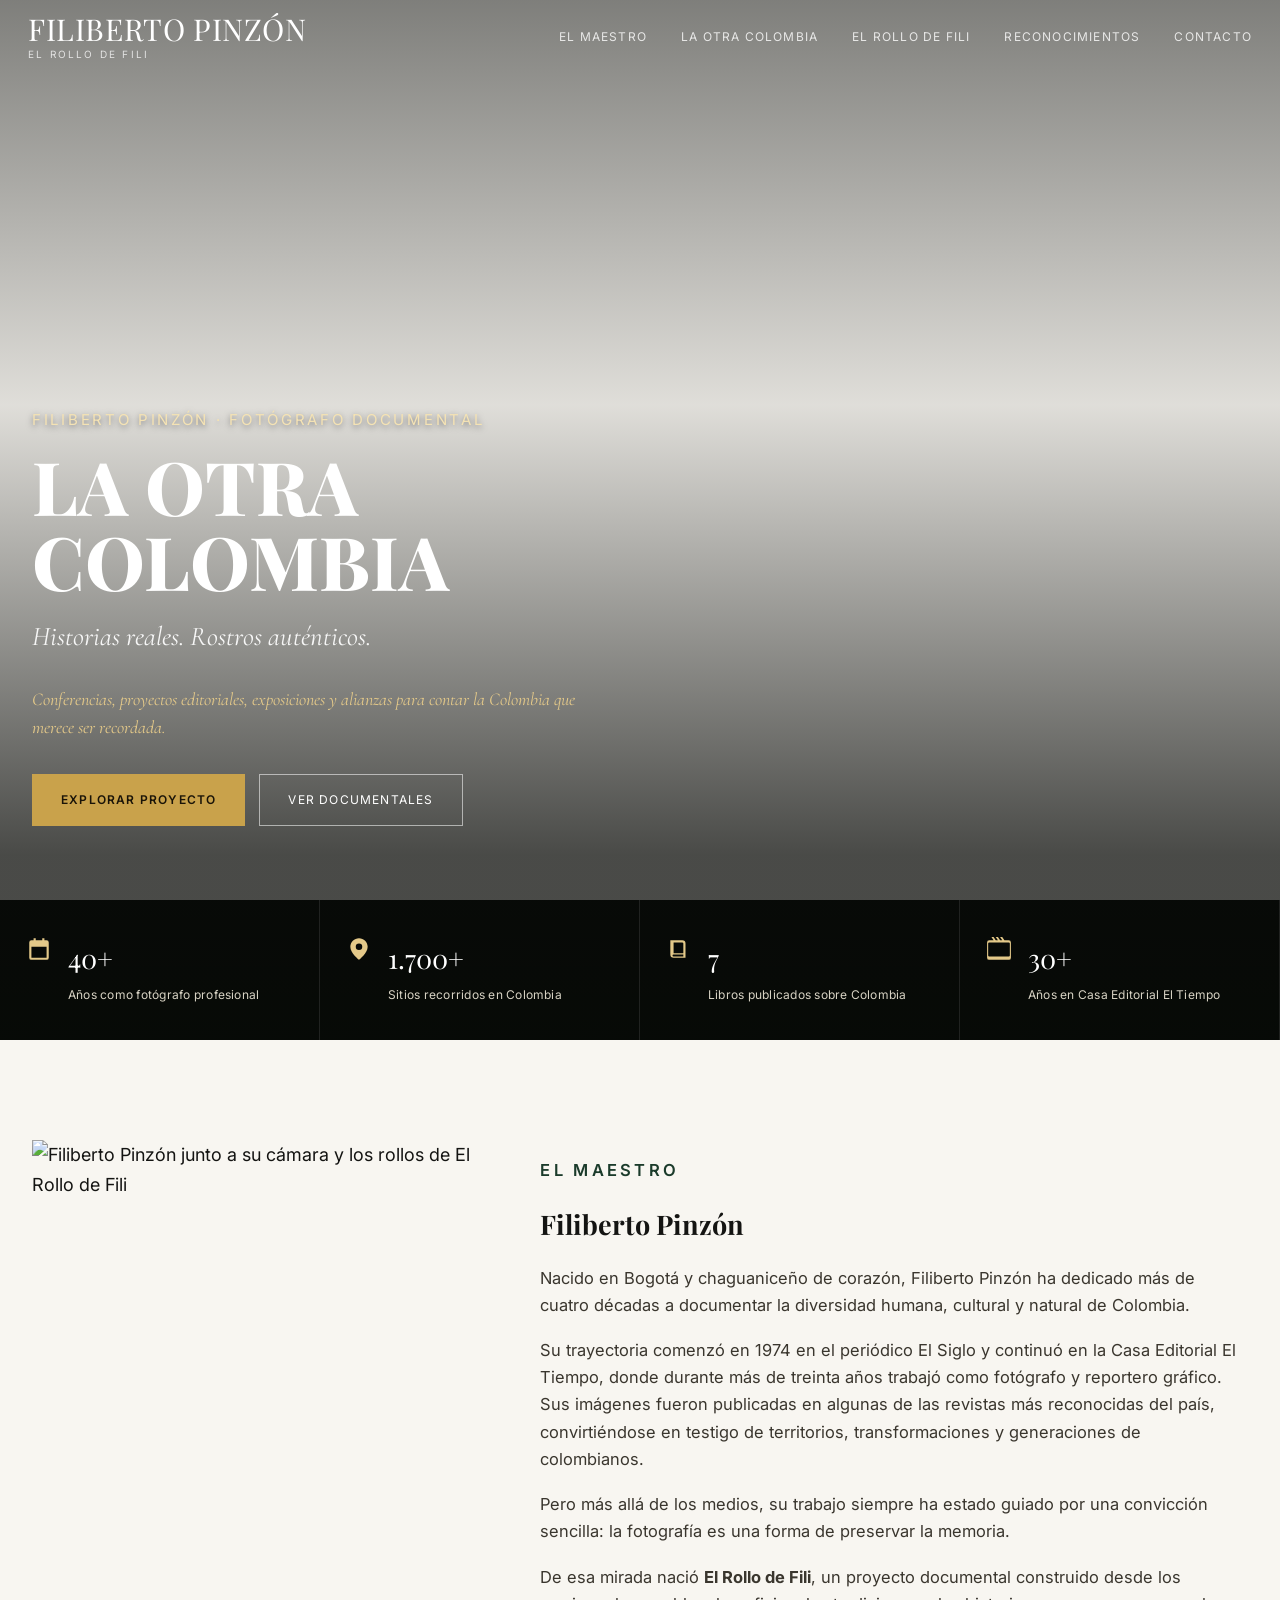
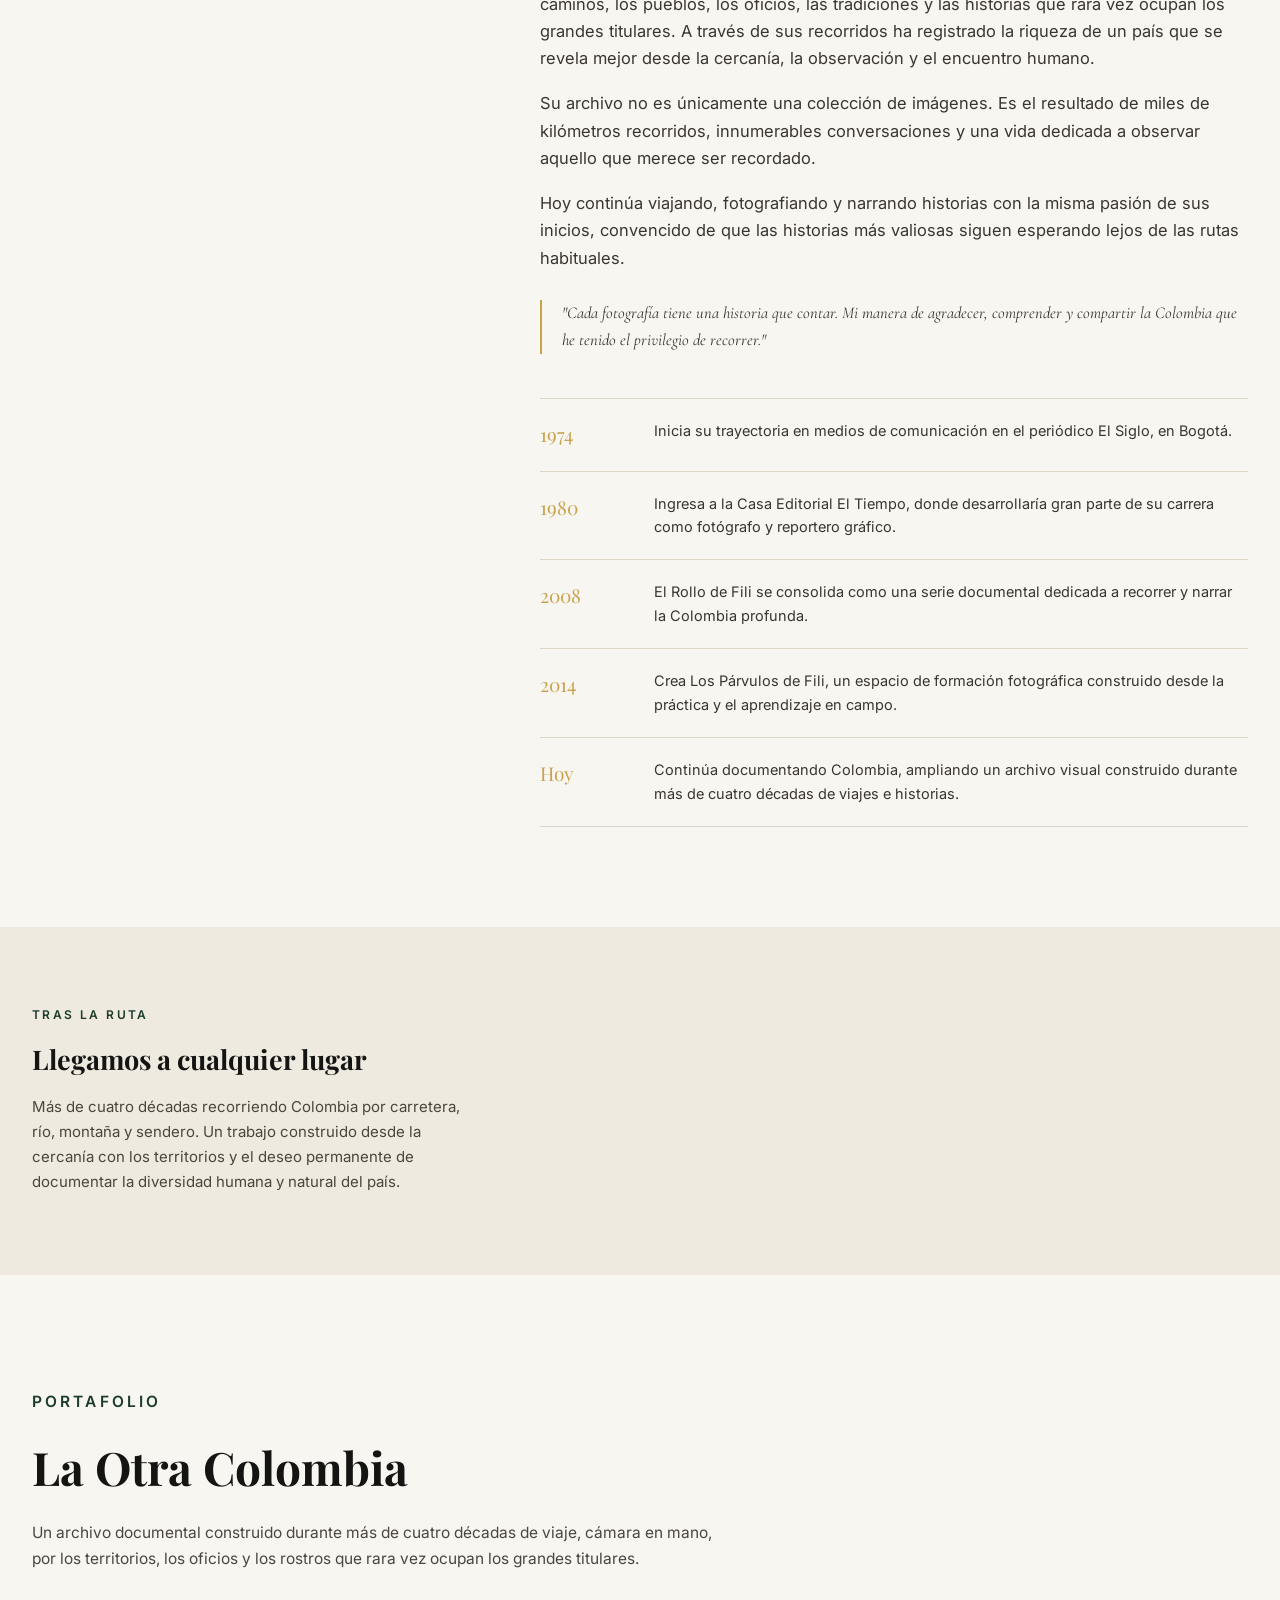
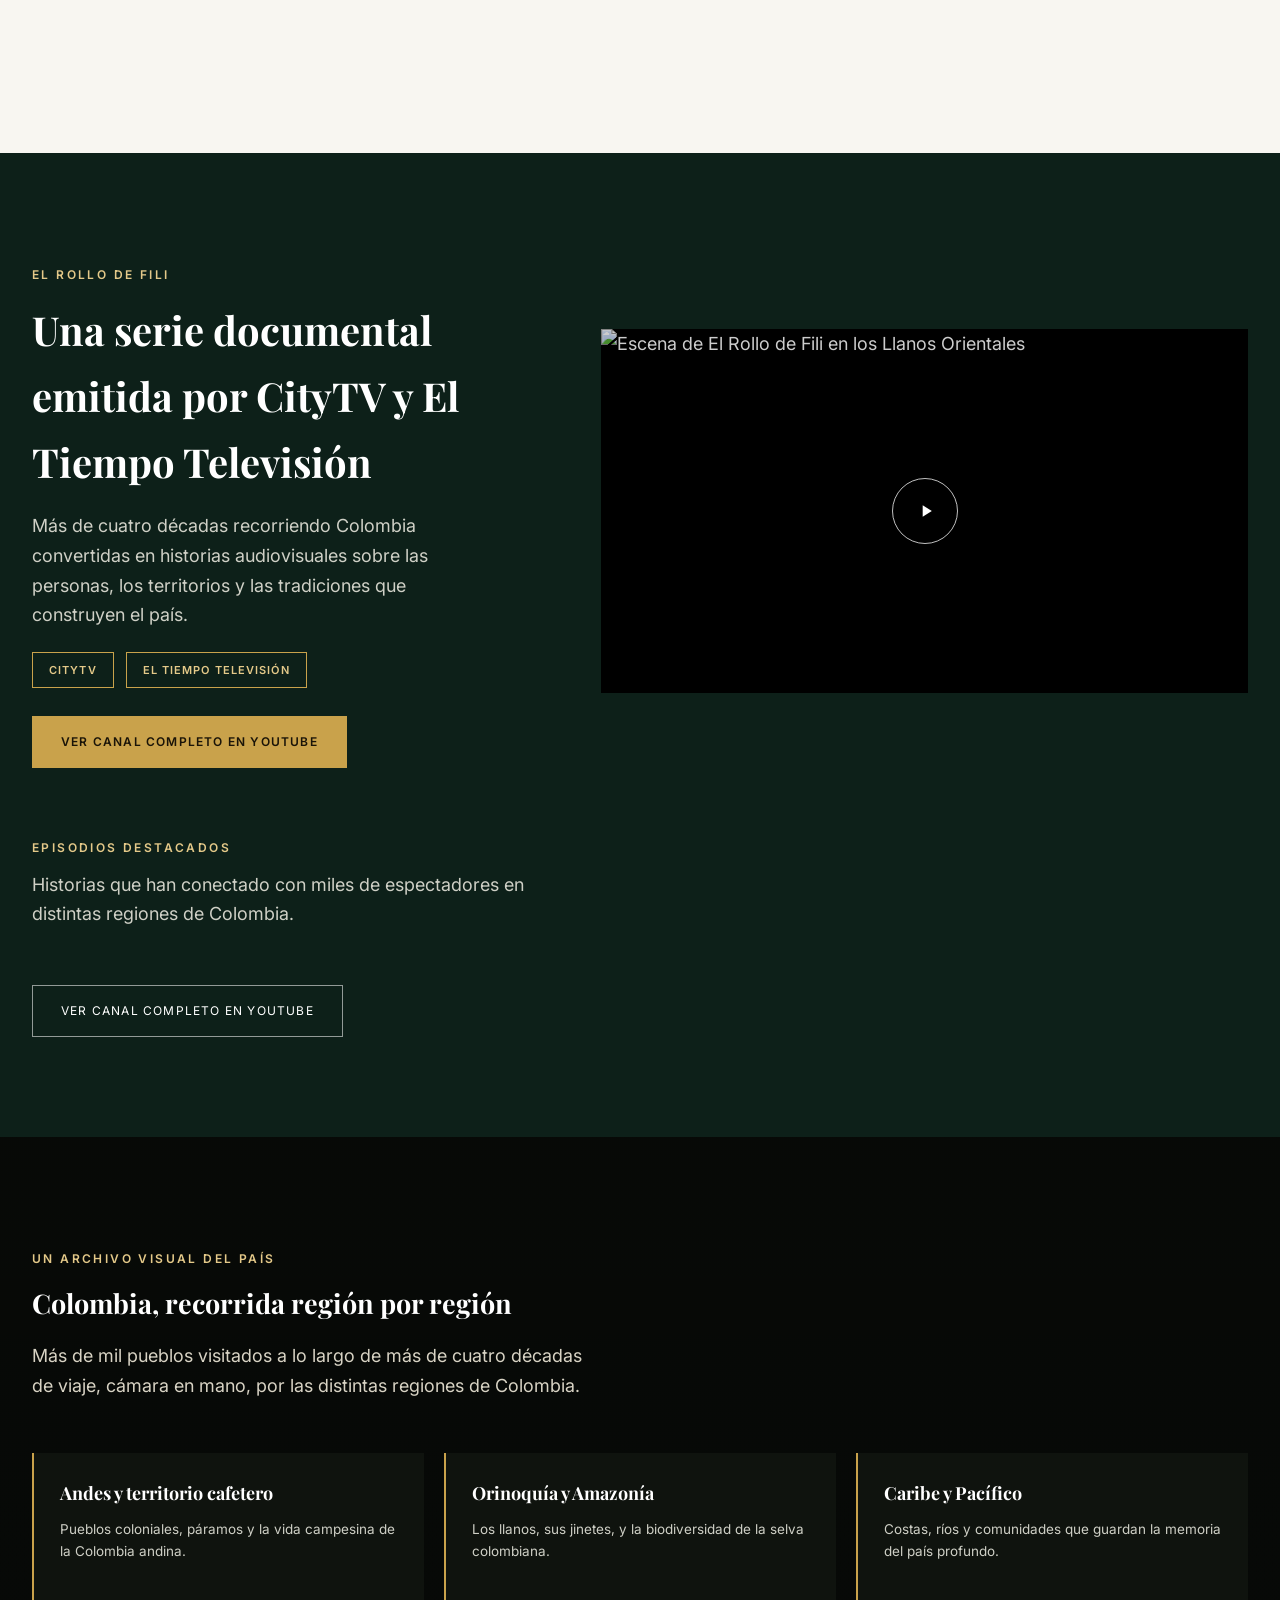
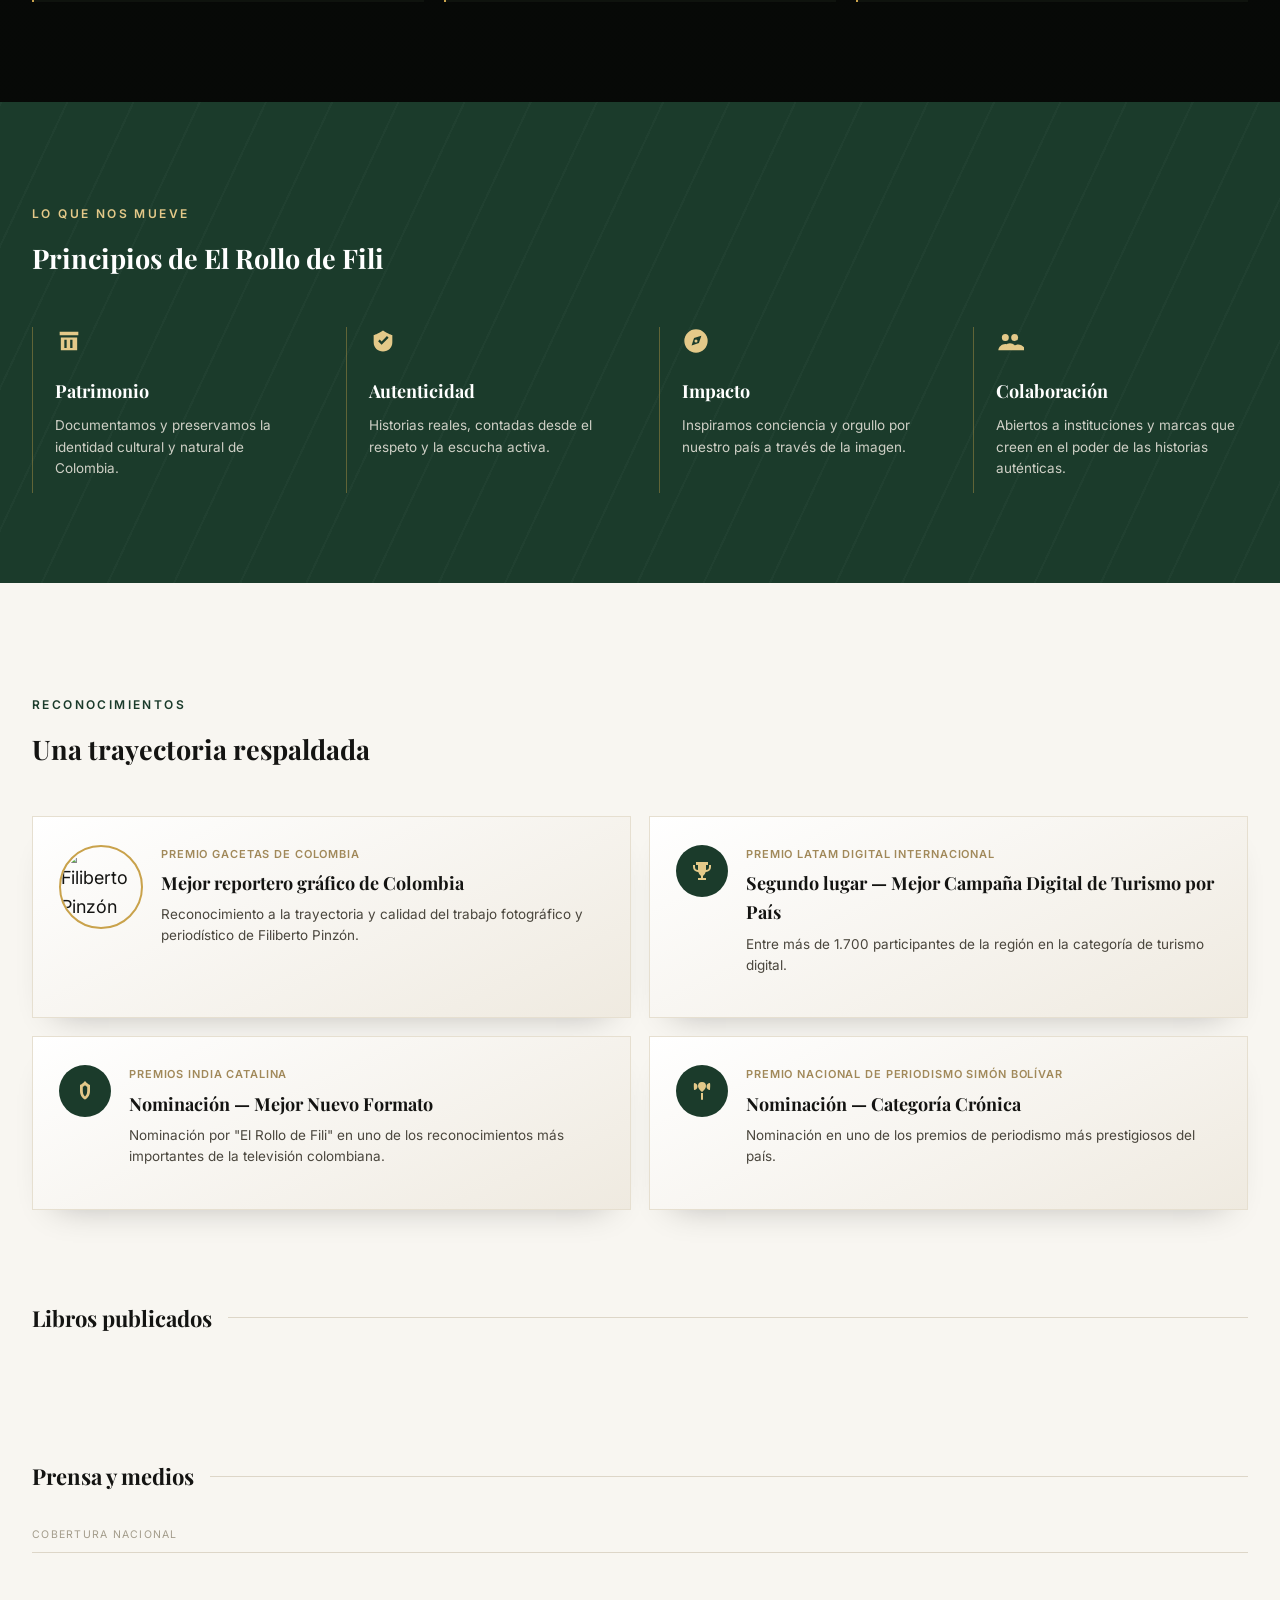
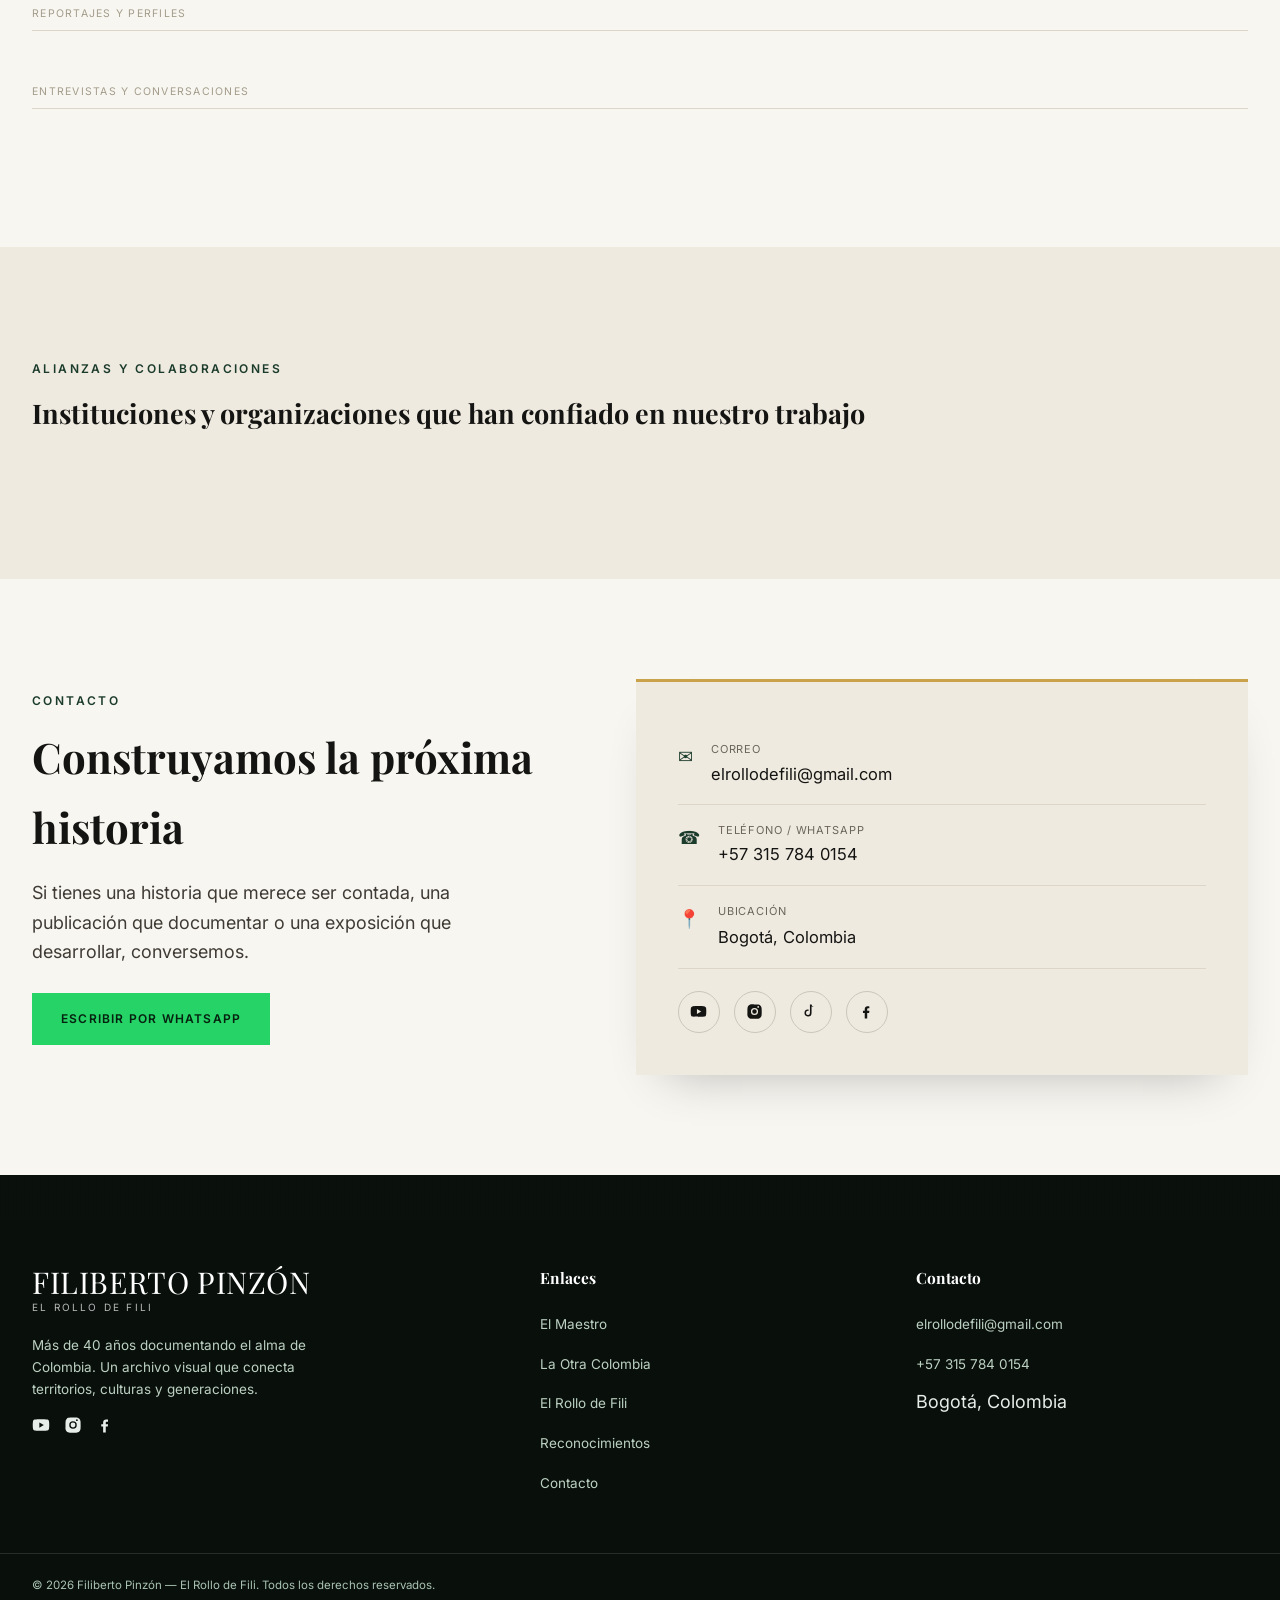
==== index.html @ f9913760 "Add files via upload" ====
<!DOCTYPE html>
<html lang="es">
<head>
<meta charset="UTF-8">
<meta name="viewport" content="width=device-width, initial-scale=1.0">
<title>Filiberto Pinzón — El Rollo de Fili | Fotógrafo documental colombiano</title>
<meta name="description" content="Más de cuatro décadas documentando la Colombia profunda. Fotografía documental, El Rollo de Fili (CityTV / El Tiempo Televisión), libros y exposiciones de Filiberto Pinzón.">

<link rel="icon" type="image/x-icon" href="favicon.ico">
<link rel="icon" type="image/png" sizes="32x32" href="favicon-32x32.png">
<link rel="icon" type="image/png" sizes="16x16" href="favicon-16x16.png">
<link rel="apple-touch-icon" sizes="180x180" href="apple-touch-icon.png">

<link rel="preconnect" href="https://fonts.googleapis.com">
<link rel="preconnect" href="https://fonts.gstatic.com" crossorigin>
<link href="https://fonts.googleapis.com/css2?family=Alex+Brush&family=Caveat:wght@400;500;600;700&family=Cormorant+Garamond:wght@400;500;600;700&family=Marcellus&family=Petit+Formal+Script&display=swap" rel="stylesheet">

<link rel="stylesheet" href="style.css">
</head>
<body>
<a href="#main" class="skip-link">Saltar al contenido</a>

<header class="site-header" id="siteHeader">
  <div class="brand">
    <img src="images/logo.png" alt="Logotipo El Rollo de Fili" class="brand-logo" onerror="this.style.display='none'">
    <div>
      <div class="name">FILIBERTO PINZÓN</div>
      <div class="sub">EL ROLLO DE FILI</div>
    </div>
  </div>
  <nav class="main-nav" aria-label="Navegación principal">
    <a href="#maestro">El Maestro</a>
    <a href="#portafolio">La Otra Colombia</a>
    <a href="#rollo">El Rollo de Fili</a>
    <a href="#reconocimientos">Reconocimientos</a>
    <a href="#contacto">Contacto</a>
  </nav>
  <button class="nav-toggle" id="navToggle" aria-label="Abrir menú" aria-expanded="false">☰</button>
</header>

<nav class="mobile-nav" id="mobileNav" aria-label="Navegación móvil">
  <a href="#maestro">El Maestro</a>
  <a href="#portafolio">La Otra Colombia</a>
  <a href="#rollo">El Rollo de Fili</a>
  <a href="#regiones">Región por Región</a>
  <a href="#reconocimientos">Reconocimientos</a>
  <a href="#alianzas">Alianzas</a>
  <a href="#contacto">Contacto</a>
</nav>

<main id="main">

  <!-- HERO -->
  <section class="hero" id="inicio">
    <div class="hero-content">
      <p class="hero-eyebrow">Filiberto Pinzón · Fotógrafo documental</p>
      <h1>LA OTRA<br>COLOMBIA</h1>
      <p class="hero-tagline">Historias reales. Rostros auténticos.</p>
      <p class="hero-cta-line">Conferencias, proyectos editoriales, exposiciones y alianzas para contar la Colombia que merece ser recordada.</p>
      <div class="hero-actions">
        <a href="#portafolio" class="btn btn-solid">Explorar proyecto</a>
        <a href="#rollo" class="btn btn-outline">Ver documentales</a>
      </div>
    </div>
  </section>

  <!-- ESTADÍSTICAS -->
  <section class="stats">
    <div class="stat">
      <div class="ic"><svg viewBox="0 0 24 24"><path d="M7 2v2H5a2 2 0 0 0-2 2v14a2 2 0 0 0 2 2h14a2 2 0 0 0 2-2V6a2 2 0 0 0-2-2h-2V2h-2v2H9V2H7Zm12 8v10H5V10h14Z"/></svg></div>
      <div><div class="val">40+</div><div class="lbl">Años como fotógrafo profesional</div></div>
    </div>
    <div class="stat">
      <div class="ic"><svg viewBox="0 0 24 24"><path d="M12 2C7.6 2 4 5.6 4 10c0 6 8 12 8 12s8-6 8-12c0-4.4-3.6-8-8-8Zm0 11a3 3 0 1 1 0-6 3 3 0 0 1 0 6Z"/></svg></div>
      <div><div class="val">1.700+</div><div class="lbl">Sitios recorridos en Colombia</div></div>
    </div>
    <div class="stat">
      <div class="ic"><svg viewBox="0 0 24 24"><path d="M4 4h11a3 3 0 0 1 3 3v13H7a3 3 0 0 1-3-3V4Zm3 2v10h9V7a1 1 0 0 0-1-1H7Zm-1 12a1 1 0 0 0 1 1h9v-2H7a1 1 0 0 0-1 1Z"/></svg></div>
      <div><div class="val">7</div><div class="lbl">Libros publicados sobre Colombia</div></div>
    </div>
    <div class="stat">
      <div class="ic"><svg viewBox="0 0 24 24"><path d="M21 6H3a1 1 0 0 0-1 1v11a1 1 0 0 0 1 1h18a1 1 0 0 0 1-1V7a1 1 0 0 0-1-1ZM3 4h4L5 1h2l2 3h2L9 1h2l2 3h2l-2-3h2l2 3h4a2 2 0 0 1 2 2v14a2 2 0 0 1-2 2H3a2 2 0 0 1-2-2V6a2 2 0 0 1 2-2Z"/></svg></div>
      <div><div class="val">30+</div><div class="lbl">Años en Casa Editorial El Tiempo</div></div>
    </div>
  </section>

  <!-- EL MAESTRO -->
  <section class="bio" id="maestro">
    <div class="container bio-grid">
      <div class="bio-portrait">
        <img src="images/maestro-fili-rollos.jpg" alt="Filiberto Pinzón junto a su cámara y los rollos de El Rollo de Fili">
      </div>
      <div class="bio-text">
        <p class="eyebrow dark">El Maestro</p>
        <h2 style="margin-top:10px;">Filiberto Pinzón</h2>
        <p style="margin-top:18px;">Nacido en Bogotá y chaguaniceño de corazón, Filiberto Pinzón ha dedicado más de cuatro décadas a documentar la diversidad humana, cultural y natural de Colombia.</p>
        <p>Su trayectoria comenzó en 1974 en el periódico El Siglo y continuó en la Casa Editorial El Tiempo, donde durante más de treinta años trabajó como fotógrafo y reportero gráfico. Sus imágenes fueron publicadas en algunas de las revistas más reconocidas del país, convirtiéndose en testigo de territorios, transformaciones y generaciones de colombianos.</p>
        <p>Pero más allá de los medios, su trabajo siempre ha estado guiado por una convicción sencilla: la fotografía es una forma de preservar la memoria.</p>
        <p>De esa mirada nació <strong>El Rollo de Fili</strong>, un proyecto documental construido desde los caminos, los pueblos, los oficios, las tradiciones y las historias que rara vez ocupan los grandes titulares. A través de sus recorridos ha registrado la riqueza de un país que se revela mejor desde la cercanía, la observación y el encuentro humano.</p>
        <p>Su archivo no es únicamente una colección de imágenes. Es el resultado de miles de kilómetros recorridos, innumerables conversaciones y una vida dedicada a observar aquello que merece ser recordado.</p>
        <p>Hoy continúa viajando, fotografiando y narrando historias con la misma pasión de sus inicios, convencido de que las historias más valiosas siguen esperando lejos de las rutas habituales.</p>
        <p class="bio-quote">"Cada fotografía tiene una historia que contar. Mi manera de agradecer, comprender y compartir la Colombia que he tenido el privilegio de recorrer."</p>

        <div class="timeline">
          <div class="timeline-item"><div class="yr">1974</div><p>Inicia su trayectoria en medios de comunicación en el periódico El Siglo, en Bogotá.</p></div>
          <div class="timeline-item"><div class="yr">1980</div><p>Ingresa a la Casa Editorial El Tiempo, donde desarrollaría gran parte de su carrera como fotógrafo y reportero gráfico.</p></div>
          <div class="timeline-item"><div class="yr">2008</div><p>El Rollo de Fili se consolida como una serie documental dedicada a recorrer y narrar la Colombia profunda.</p></div>
          <div class="timeline-item"><div class="yr">2014</div><p>Crea Los Párvulos de Fili, un espacio de formación fotográfica construido desde la práctica y el aprendizaje en campo.</p></div>
          <div class="timeline-item"><div class="yr">Hoy</div><p>Continúa documentando Colombia, ampliando un archivo visual construido durante más de cuatro décadas de viajes e historias.</p></div>
        </div>
      </div>
    </div>
  </section>

  <!-- TRAS LA RUTA -->
  <section class="ruta">
    <div class="container ruta-grid">
      <div>
        <p class="eyebrow dark">Tras la ruta</p>
        <h2 style="margin-top:10px;">Llegamos a cualquier lugar</h2>
        <p class="lead">Más de cuatro décadas recorriendo Colombia por carretera, río, montaña y sendero. Un trabajo construido desde la cercanía con los territorios y el deseo permanente de documentar la diversidad humana y natural del país.</p>
      </div>
      <div class="ruta-photos" id="rutaPhotos"></div>
    </div>
  </section>

  <!-- LA OTRA COLOMBIA — PORTAFOLIO PRINCIPAL -->
  <section class="portfolio" id="portafolio">
    <div class="container">
      <div class="portfolio-head">
        <p class="eyebrow dark">Portafolio</p>
        <h2>La Otra Colombia</h2>
        <p>Un archivo documental construido durante más de cuatro décadas de viaje, cámara en mano, por los territorios, los oficios y los rostros que rara vez ocupan los grandes titulares.</p>
      </div>
      <div class="filters" id="filters"></div>
      <div class="museum-grid" id="museumGrid"></div>
    </div>
  </section>

  <!-- EL ROLLO DE FILI -->
  <section class="serie" id="rollo">
    <div class="container">
      <div class="serie-grid">
        <div>
          <p class="eyebrow">El Rollo de Fili</p>
          <h2>Una serie documental emitida por CityTV y El Tiempo Televisión</h2>
          <p class="lead">Más de cuatro décadas recorriendo Colombia convertidas en historias audiovisuales sobre las personas, los territorios y las tradiciones que construyen el país.</p>
          <div class="channel-badges">
            <span class="channel-badge">CityTV</span>
            <span class="channel-badge">El Tiempo Televisión</span>
          </div>
          <div class="hero-actions" style="margin-top:28px;">
            <a href="https://www.youtube.com/@elrollodefili" target="_blank" rel="noopener" class="btn btn-solid">Ver canal completo en YouTube</a>
          </div>
        </div>
        <a class="video-frame" href="https://www.youtube.com/@elrollodefili" target="_blank" rel="noopener">
          <img src="images/port-polvo-llanero.jpg" alt="Escena de El Rollo de Fili en los Llanos Orientales">
          <div class="play"><svg viewBox="0 0 24 24"><path d="M8 5v14l11-7Z"/></svg></div>
        </a>
      </div>

      <div class="episodes-eyebrow">
        <p class="eyebrow">Episodios destacados</p>
        <p>Historias que han conectado con miles de espectadores en distintas regiones de Colombia.</p>
      </div>
      <div class="episodes-grid" id="episodesGrid"></div>
      <div class="episodes-more">
        <a href="https://www.youtube.com/@elrollodefili" target="_blank" rel="noopener" class="btn btn-outline">Ver canal completo en YouTube</a>
      </div>
    </div>
  </section>

  <!-- REGIÓN POR REGIÓN -->
  <section class="map-section" id="regiones">
    <div class="container">
      <p class="eyebrow">Un archivo visual del país</p>
      <h2>Colombia, recorrida región por región</h2>
      <p class="lead">Más de mil pueblos visitados a lo largo de más de cuatro décadas de viaje, cámara en mano, por las distintas regiones de Colombia.</p>
      <div class="regions-grid">
        <div class="region-card"><h3>Andes y territorio cafetero</h3><p>Pueblos coloniales, páramos y la vida campesina de la Colombia andina.</p></div>
        <div class="region-card"><h3>Orinoquía y Amazonía</h3><p>Los llanos, sus jinetes, y la biodiversidad de la selva colombiana.</p></div>
        <div class="region-card"><h3>Caribe y Pacífico</h3><p>Costas, ríos y comunidades que guardan la memoria del país profundo.</p></div>
      </div>
    </div>
  </section>

  <!-- PRINCIPIOS -->
  <section class="values">
    <div class="container">
      <p class="eyebrow">Lo que nos mueve</p>
      <h2>Principios de El Rollo de Fili</h2>
      <div class="values-grid">
        <div class="value">
          <div class="ic"><svg viewBox="0 0 24 24"><path d="M4 4h16v3H4V4Zm1 5h14v11H5V9Zm3 2v7h2v-7H8Zm5 0v7h2v-7h-2Z"/></svg></div>
          <h3>Patrimonio</h3><p>Documentamos y preservamos la identidad cultural y natural de Colombia.</p>
        </div>
        <div class="value">
          <div class="ic"><svg viewBox="0 0 24 24"><path d="M12 3c-4.5 3-8 4-8 4v6c0 5 3.5 7.5 8 8 4.5-.5 8-3 8-8V7s-3.5-1-8-4Zm-1.2 12.2-3-3 1.4-1.4 1.6 1.6 4.6-4.6 1.4 1.4-6 6Z"/></svg></div>
          <h3>Autenticidad</h3><p>Historias reales, contadas desde el respeto y la escucha activa.</p>
        </div>
        <div class="value">
          <div class="ic"><svg viewBox="0 0 24 24"><path d="M12 2a10 10 0 1 0 0 20 10 10 0 0 0 0-20Zm4.6 5.4-2.1 6.3-6.3 2.1 2.1-6.3 6.3-2.1Zm-4.6 5.9a1.3 1.3 0 1 0 0-2.6 1.3 1.3 0 0 0 0 2.6Z"/></svg></div>
          <h3>Impacto</h3><p>Inspiramos conciencia y orgullo por nuestro país a través de la imagen.</p>
        </div>
        <div class="value">
          <div class="ic"><svg viewBox="0 0 24 24"><path d="M8 12a3 3 0 1 0 0-6 3 3 0 0 0 0 6Zm8 0a3 3 0 1 0 0-6 3 3 0 0 0 0 6ZM2 20c0-3 3-5.5 6-5.5.9 0 1.8.2 2.6.6A6.9 6.9 0 0 0 9 20H2Zm20 0h-7c-.2-1.6.3-3.2 1.4-4.4.9-.4 1.8-.6 2.6-.6 3 0 6 2.5 6 5v0h-3ZM12 14c3 0 6 2.5 6 6H6c0-3.5 3-6 6-6Z"/></svg></div>
          <h3>Colaboración</h3><p>Abiertos a instituciones y marcas que creen en el poder de las historias auténticas.</p>
        </div>
      </div>
    </div>
  </section>

  <!-- RECONOCIMIENTOS -->
  <section class="press" id="reconocimientos">
    <div class="container">
      <p class="eyebrow dark">Reconocimientos</p>
      <h2 style="margin-top:10px;">Una trayectoria respaldada</h2>

      <div class="awards-featured">
        <div class="award-featured-card with-photo">
          <div class="award-photo"><img src="images/premio-gacetas-fili.jpg" alt="Filiberto Pinzón recibiendo el premio Gacetas de Colombia"></div>
          <div>
            <div class="tag">Premio Gacetas de Colombia</div>
            <h4>Mejor reportero gráfico de Colombia</h4>
            <p>Reconocimiento a la trayectoria y calidad del trabajo fotográfico y periodístico de Filiberto Pinzón.</p>
          </div>
        </div>
        <div class="award-featured-card">
          <div class="ic-wrap"><svg viewBox="0 0 24 24"><path d="M6 3h12v3h3v2a5 5 0 0 1-5 5h-.3A6 6 0 0 1 13 16.9V19h3v2H8v-2h3v-2.1A6 6 0 0 1 8.3 13H8a5 5 0 0 1-5-5V6h3V3Zm-1 5a3 3 0 0 0 3 3V6H5v2Zm14 0V6h-3v5a3 3 0 0 0 3-3Z"/></svg></div>
          <div>
            <div class="tag">Premio Latam Digital Internacional</div>
            <h4>Segundo lugar — Mejor Campaña Digital de Turismo por País</h4>
            <p>Entre más de 1.700 participantes de la región en la categoría de turismo digital.</p>
          </div>
        </div>
        <div class="award-featured-card">
          <div class="ic-wrap"><svg viewBox="0 0 24 24"><path d="M12 2c-2.5 3-5 4-5 4v6c0 5.4 3.6 7.9 5 8.5 1.4-.6 5-3.1 5-8.5V6s-2.5-1-5-4Zm0 4.2c1.1 1 2.2 1.5 2.2 1.5v4.3c0 3.3-1.5 4.9-2.2 5.4-.7-.5-2.2-2.1-2.2-5.4V7.7s1.1-.5 2.2-1.5Z"/></svg></div>
          <div>
            <div class="tag">Premios India Catalina</div>
            <h4>Nominación — Mejor Nuevo Formato</h4>
            <p>Nominación por "El Rollo de Fili" en uno de los reconocimientos más importantes de la televisión colombiana.</p>
          </div>
        </div>
        <div class="award-featured-card">
          <div class="ic-wrap"><svg viewBox="0 0 24 24"><path d="M4 4c2 0 3.5 1.5 3.5 3.5S6 11 4 11c0-2-.5-4.5 0-7Zm16 0c-2 0-3.5 1.5-3.5 3.5S18 11 20 11c0-2 .5-4.5 0-7ZM12 3a4 4 0 0 1 4 4c0 2-1.5 4-4 6-2.5-2-4-4-4-6a4 4 0 0 1 4-4Zm-1 11h2v7l-1-.6-1 .6v-7Z"/></svg></div>
          <div>
            <div class="tag">Premio Nacional de Periodismo Simón Bolívar</div>
            <h4>Nominación — Categoría Crónica</h4>
            <p>Nominación en uno de los premios de periodismo más prestigiosos del país.</p>
          </div>
        </div>
      </div>

      <div class="subsection-label"><h3>Libros publicados</h3><div class="line"></div></div>
      <div class="books-grid" id="booksGrid"></div>

      <div class="subsection-label"><h3>Prensa y medios</h3><div class="line"></div></div>
      <div class="press-tiers">
        <div class="press-tier-row"><div class="tier-lbl">Cobertura nacional</div><div class="press-cards" id="pressN1"></div></div>
        <div class="press-tier-row"><div class="tier-lbl">Reportajes y perfiles</div><div class="press-cards" id="pressN2"></div></div>
        <div class="press-tier-row"><div class="tier-lbl">Entrevistas y conversaciones</div><div class="press-cards" id="pressN3"></div></div>
      </div>
    </div>
  </section>

  <!-- ALIANZAS -->
  <section class="alliances" id="alianzas">
    <div class="container">
      <p class="eyebrow dark">Alianzas y colaboraciones</p>
      <h2 style="margin-top:10px;">Instituciones y organizaciones que han confiado en nuestro trabajo</h2>
      <div class="alliances-grid" id="alliancesGrid"></div>
    </div>
  </section>

  <!-- CONTACTO -->
  <section class="contact" id="contacto">
    <div class="container contact-grid">
      <div>
        <p class="eyebrow dark">Contacto</p>
        <h2>Construyamos la próxima historia</h2>
        <p class="lead">Si tienes una historia que merece ser contada, una publicación que documentar o una exposición que desarrollar, conversemos.</p>
        <div class="contact-whatsapp">
          <a href="https://wa.me/573157840154" target="_blank" rel="noopener" class="btn btn-solid">Escribir por WhatsApp</a>
        </div>
      </div>
      <div class="contact-details">
        <div class="contact-row">
          <div class="ic">✉</div>
          <div><div class="lbl">Correo</div><a class="val" href="mailto:elrollodefili@gmail.com">elrollodefili@gmail.com</a></div>
        </div>
        <div class="contact-row">
          <div class="ic">☎</div>
          <div><div class="lbl">Teléfono / WhatsApp</div><a class="val" href="tel:+573157840154">+57 315 784 0154</a></div>
        </div>
        <div class="contact-row">
          <div class="ic">📍</div>
          <div><div class="lbl">Ubicación</div><div class="val">Bogotá, Colombia</div></div>
        </div>
        <div class="contact-socials">
          <a href="https://www.youtube.com/@elrollodefili" target="_blank" rel="noopener" aria-label="YouTube"><svg viewBox="0 0 24 24"><path d="M23 12s0-3.5-.4-5.2c-.3-1-1.1-1.7-2-2C18.9 4.3 12 4.3 12 4.3s-6.9 0-8.6.5c-1 .3-1.7 1-2 2C1 8.5 1 12 1 12s0 3.5.4 5.2c.3 1 1 1.7 2 2 1.7.5 8.6.5 8.6.5s6.9 0 8.6-.5c1-.3 1.7-1 2-2 .4-1.7.4-5.2.4-5.2ZM9.8 15.5v-7l6 3.5-6 3.5Z"/></svg></a>
          <a href="https://www.instagram.com/" target="_blank" rel="noopener" aria-label="Instagram"><svg viewBox="0 0 24 24"><path d="M12 2c2.7 0 3.1 0 4.1.1 1.1 0 1.8.2 2.5.5.7.3 1.2.6 1.8 1.2.6.6.9 1.1 1.2 1.8.3.7.4 1.4.5 2.5 0 1 .1 1.4.1 4.1s0 3.1-.1 4.1c0 1.1-.2 1.8-.5 2.5-.3.7-.6 1.2-1.2 1.8-.6.6-1.1.9-1.8 1.2-.7.3-1.4.4-2.5.5-1 0-1.4.1-4.1.1s-3.1 0-4.1-.1c-1.1 0-1.8-.2-2.5-.5-.7-.3-1.2-.6-1.8-1.2-.6-.6-.9-1.1-1.2-1.8-.3-.7-.4-1.4-.5-2.5C2 15.1 2 14.7 2 12s0-3.1.1-4.1c0-1.1.2-1.8.5-2.5.3-.7.6-1.2 1.2-1.8.6-.6 1.1-.9 1.8-1.2.7-.3 1.4-.4 2.5-.5C8.9 2 9.3 2 12 2Zm0 5a5 5 0 1 0 0 10 5 5 0 0 0 0-10Zm0 8.2A3.2 3.2 0 1 1 12 8.8a3.2 3.2 0 0 1 0 6.4Zm5.2-8.4a1.2 1.2 0 1 0 0-2.4 1.2 1.2 0 0 0 0 2.4Z"/></svg></a>
          <a href="https://www.tiktok.com/" target="_blank" rel="noopener" aria-label="TikTok"><svg viewBox="0 0 24 24"><path d="M16.6 5.8a4.4 4.4 0 0 1-3.1-1.3v9.6a5 5 0 1 1-4.3-5v2.2a2.8 2.8 0 1 0 2 2.7V2h2.3a4.4 4.4 0 0 0 3.1 3.8Z"/></svg></a>
          <a href="https://www.facebook.com/" target="_blank" rel="noopener" aria-label="Facebook"><svg viewBox="0 0 24 24"><path d="M13 22v-8h2.7l.4-3H13V9c0-.9.3-1.5 1.6-1.5H16V4.8C15.6 4.7 14.6 4.6 13.5 4.6c-2.4 0-4 1.4-4 4.1V11H7v3h2.5v8Z"/></svg></a>
        </div>
      </div>
    </div>
  </section>

</main>

<!-- FOOTER -->
<footer class="site-footer">
  <div class="container footer-grid">
    <div>
      <div class="brand" style="color:#fff;">
        <img src="images/logo.png" alt="Logotipo El Rollo de Fili" class="brand-logo" style="filter:brightness(0) invert(1); opacity:.9;" onerror="this.style.display='none'">
        <div><div class="name">FILIBERTO PINZÓN</div><div class="sub" style="opacity:.7;">EL ROLLO DE FILI</div></div>
      </div>
      <p style="margin-top:18px;">Más de 40 años documentando el alma de Colombia. Un archivo visual que conecta territorios, culturas y generaciones.</p>
      <div class="footer-social">
        <a href="https://www.youtube.com/@elrollodefili" target="_blank" rel="noopener" aria-label="YouTube"><svg viewBox="0 0 24 24"><path d="M23 12s0-3.5-.4-5.2c-.3-1-1.1-1.7-2-2C18.9 4.3 12 4.3 12 4.3s-6.9 0-8.6.5c-1 .3-1.7 1-2 2C1 8.5 1 12 1 12s0 3.5.4 5.2c.3 1 1 1.7 2 2 1.7.5 8.6.5 8.6.5s6.9 0 8.6-.5c1-.3 1.7-1 2-2 .4-1.7.4-5.2.4-5.2ZM9.8 15.5v-7l6 3.5-6 3.5Z"/></svg></a>
        <a href="https://www.instagram.com/" target="_blank" rel="noopener" aria-label="Instagram"><svg viewBox="0 0 24 24"><path d="M12 2c2.7 0 3.1 0 4.1.1 1.1 0 1.8.2 2.5.5.7.3 1.2.6 1.8 1.2.6.6.9 1.1 1.2 1.8.3.7.4 1.4.5 2.5 0 1 .1 1.4.1 4.1s0 3.1-.1 4.1c0 1.1-.2 1.8-.5 2.5-.3.7-.6 1.2-1.2 1.8-.6.6-1.1.9-1.8 1.2-.7.3-1.4.4-2.5.5-1 0-1.4.1-4.1.1s-3.1 0-4.1-.1c-1.1 0-1.8-.2-2.5-.5-.7-.3-1.2-.6-1.8-1.2-.6-.6-.9-1.1-1.2-1.8-.3-.7-.4-1.4-.5-2.5C2 15.1 2 14.7 2 12s0-3.1.1-4.1c0-1.1.2-1.8.5-2.5.3-.7.6-1.2 1.2-1.8.6-.6 1.1-.9 1.8-1.2.7-.3 1.4-.4 2.5-.5C8.9 2 9.3 2 12 2Zm0 5a5 5 0 1 0 0 10 5 5 0 0 0 0-10Zm0 8.2A3.2 3.2 0 1 1 12 8.8a3.2 3.2 0 0 1 0 6.4Zm5.2-8.4a1.2 1.2 0 1 0 0-2.4 1.2 1.2 0 0 0 0 2.4Z"/></svg></a>
        <a href="https://www.facebook.com/" target="_blank" rel="noopener" aria-label="Facebook"><svg viewBox="0 0 24 24"><path d="M13 22v-8h2.7l.4-3H13V9c0-.9.3-1.5 1.6-1.5H16V4.8C15.6 4.7 14.6 4.6 13.5 4.6c-2.4 0-4 1.4-4 4.1V11H7v3h2.5v8Z"/></svg></a>
      </div>
    </div>
    <div>
      <h4>Enlaces</h4>
      <ul>
        <li><a href="#maestro">El Maestro</a></li>
        <li><a href="#portafolio">La Otra Colombia</a></li>
        <li><a href="#rollo">El Rollo de Fili</a></li>
        <li><a href="#reconocimientos">Reconocimientos</a></li>
        <li><a href="#contacto">Contacto</a></li>
      </ul>
    </div>
    <div>
      <h4>Contacto</h4>
      <ul>
        <li><a href="mailto:elrollodefili@gmail.com">elrollodefili@gmail.com</a></li>
        <li><a href="tel:+573157840154">+57 315 784 0154</a></li>
        <li>Bogotá, Colombia</li>
      </ul>
    </div>
  </div>
  <div class="footer-bottom">
    <span>© <span id="year"></span> Filiberto Pinzón — El Rollo de Fili. Todos los derechos reservados.</span>
  </div>
</footer>

<!-- LIGHTBOX del portafolio -->
<div class="lightbox" id="lightbox">
  <button class="lightbox-close" id="lightboxClose" aria-label="Cerrar">×</button>
  <div class="lightbox-inner">
    <img id="lightboxImg" src="" alt="">
    <div class="lb-meta">
      <div class="cat" id="lightboxCat"></div>
      <h3 id="lightboxTitle"></h3>
      <p id="lightboxStory"></p>
    </div>
  </div>
</div>

<!-- MODAL de video (carga diferida, sin iframe hasta hacer clic) -->
<div class="video-modal" id="videoModal">
  <div class="video-modal-inner" id="videoModalInner">
    <button class="video-modal-close" id="videoModalClose" aria-label="Cerrar">×</button>
  </div>
</div>

<script src="js/portfolio-data.js"></script>
<script src="js/videos-data.js"></script>
<script src="js/books-data.js"></script>
<script src="js/press-data.js"></script>
<script src="js/alliances-data.js"></script>
<script src="js/ruta-data.js"></script>
<script src="script.js"></script>
</body>
</html>
---- style.css ----
/* =========================================================
   FILIBERTO PINZÓN — EL ROLLO DE FILI
   Experiencia documental editorial. CSS puro. Mobile-first.
   ========================================================= */

@import url('https://fonts.googleapis.com/css2?family=Playfair+Display:wght@400;600;700;800&family=Cormorant+Garamond:ital@1&family=Inter:wght@300;400;500;600;700&display=swap');

:root{
  --carbon:#141412;
  --forest:#16302274;
  --forest-solid:#1B3B2B;
  --forest-deep:#0D2019;
  --paper:#F8F6F1;
  --ivory:#EFEAE0;
  --gold:#C9A24B;
  --gold-soft:#E4C989;
  --text-warm:#F7F3EA;
  --gray-ed:#6b665c;

  --ease:cubic-bezier(.4,0,.2,1);
  --t-fast:200ms;
  --t-med:340ms;
  --t-slow:650ms;
}

*,*::before,*::after{ box-sizing:border-box; }
html{ scroll-behavior:smooth; }

body{
  margin:0;
  background:var(--paper);
  color:var(--carbon);
  font-family:"Inter",sans-serif;
  font-weight:400;
  font-size:18px;
  line-height:1.65;
}

img{ max-width:100%; display:block; }
a{ color:inherit; text-decoration:none; }
ul{ list-style:none; margin:0; padding:0; }
button{ font-family:inherit; cursor:pointer; background:none; border:0; }

h1,h2,h3,h4{
  font-family:"Playfair Display",serif;
  margin:0;
  color:var(--carbon);
  font-weight:700;
}

.skip-link{
  position:absolute; left:-999px; top:0;
  background:var(--forest-solid); color:var(--paper);
  padding:14px 20px; z-index:1000;
}
.skip-link:focus{ left:16px; top:16px; }
:focus-visible{ outline:2px solid var(--gold); outline-offset:3px; }

@media(prefers-reduced-motion: reduce){
  html{ scroll-behavior:auto; }
  *{ animation-duration:0.01ms !important; transition-duration:0.01ms !important; }
}

.eyebrow{
  font-family:"Inter",sans-serif;
  font-size:12px;
  letter-spacing:.2em;
  text-transform:uppercase;
  color:var(--gold);
  font-weight:600;
}
.eyebrow.dark{ color:var(--forest-solid); }

.container{ max-width:1440px; margin:0 auto; padding:0 32px; }
@media(max-width:600px){ .container{ padding:0 20px; } }

/* ---------- FIRMA / HEADER FIJO ---------- */
.site-header{
  position:fixed; top:0; left:0; right:0; z-index:300;
  height:74px;
  display:flex; align-items:center; justify-content:space-between;
  padding:0 28px;
  background:rgba(15,17,14,0);
  transition:background var(--t-med) var(--ease), backdrop-filter var(--t-med) var(--ease);
}
.site-header.solid{ background:rgba(15,17,14,.88); backdrop-filter:blur(10px); }
.brand{ display:flex; align-items:center; gap:12px; color:#fff; }
.brand-logo{ height:38px; width:auto; display:block; }
.brand .name{ font-family:"Playfair Display",serif; font-size:30px; letter-spacing:.02em; line-height:1.15; }
.brand .sub{ font-family:"Inter",sans-serif; font-size:10px; letter-spacing:.22em; opacity:.75; }

.main-nav{ display:none; }
@media(min-width:1000px){ .main-nav{ display:flex; gap:34px; } }
.main-nav a{
  color:#fff; font-size:12px; letter-spacing:.1em; text-transform:uppercase;
  opacity:.8; transition:opacity var(--t-fast) var(--ease), color var(--t-fast) var(--ease);
}
.main-nav a:hover{ opacity:1; color:var(--gold-soft); }

.nav-toggle{
  display:inline-flex; background:none; border:1px solid rgba(255,255,255,.4); color:#fff;
  padding:7px 11px; font-size:15px;
}
@media(min-width:1000px){ .nav-toggle{ display:none; } }
.mobile-nav{
  display:none; position:fixed; inset:74px 0 0 0; z-index:299;
  background:rgba(12,15,12,.98); backdrop-filter:blur(6px);
  padding:36px; flex-direction:column; gap:24px;
}
.mobile-nav.open{ display:flex; }
.mobile-nav a{ color:#fff; font-size:19px; font-family:"Playfair Display",serif; }

/* ---------- HERO ---------- */
.hero{
  height:100svh; min-height:600px;
  position:relative; display:flex; align-items:flex-end;
  background:url("images/hero-cano-cristales.jpg") center 42%/cover no-repeat;
  color:#fff;
}
.hero::before{
  content:""; position:absolute; inset:0;
  background:linear-gradient(0deg, rgba(6,8,6,.72) 5%, rgba(6,8,6,.1) 55%, rgba(6,8,6,.5) 100%);
}
.hero-content{ position:relative; z-index:2; padding:0 32px 74px; max-width:860px; }
.hero-eyebrow{
    font-size:15px;
    font-weight:400;
    letter-spacing:.18em;
    text-transform:uppercase;
    color:#F5E3B4;
    white-space:nowrap;
    text-shadow:0 2px 6px rgba(0,0,0,.55);
}
.hero-content h1{ font-size:clamp(38px,7vw,74px); font-weight:800; line-height:1.02; color:#fff; margin-top:14px; }
.hero-tagline{
  font-family:"Cormorant Garamond",serif; font-style:italic;
  font-size:clamp(19px,2.3vw,27px); margin-top:16px; color:rgba(255,255,255,.92);
}
.hero-cta-line{
  font-family:"Cormorant Garamond",serif; font-style:italic;
  font-size:clamp(15px,1.7vw,18px); color:var(--gold-soft);
  margin-top:14px; max-width:560px; line-height:1.55;
}
.hero-actions{ display:flex; flex-wrap:wrap; gap:14px; margin-top:32px; }
.btn{
  font-size:12px; letter-spacing:.1em; text-transform:uppercase;
  padding:15px 28px; border:1px solid transparent; display:inline-block;
  transition:transform var(--t-fast) var(--ease), background var(--t-fast) var(--ease), border-color var(--t-fast) var(--ease);
}
.btn-solid{ background:var(--gold); color:#1a1408; font-weight:600; }
.btn-solid:hover{ background:var(--gold-soft); transform:translateY(-2px); }
.btn-outline{ border-color:rgba(255,255,255,.55); color:#fff; }
.btn-outline:hover{ background:rgba(255,255,255,.1); transform:translateY(-2px); }

/* ---------- ESTADÍSTICAS ---------- */
.stats{
  position:relative; color:#fff;
  background-color:#0b0d0a;
  background-image:linear-gradient(rgba(6,9,6,.72),rgba(6,9,6,.8)), url("images/region-fondo-aves.jpg");
  background-size:cover; background-position:center;
  display:grid; grid-template-columns:repeat(2,1fr);
}
@media(min-width:800px){ .stats{ grid-template-columns:repeat(4,1fr); } }
.stat{
  padding:36px 26px; display:flex; gap:16px; align-items:flex-start;
  border-right:1px solid rgba(255,255,255,.1); border-bottom:1px solid rgba(255,255,255,.1);
}
@media(min-width:800px){ .stat{ border-bottom:none; } }
.stat .ic svg{ width:26px; height:26px; fill:var(--gold-soft); }
.stat .val{ font-family:"Playfair Display",serif; font-size:27px; }
.stat .lbl{ font-size:12px; color:#d8d3c4; letter-spacing:.02em; margin-top:4px; }

/* ---------- EL MAESTRO ---------- */
.bio{ background:var(--paper); padding:100px 0; }
.bio-grid{ display:grid; grid-template-columns:1fr; gap:56px; }
@media(min-width:900px){ .bio-grid{ grid-template-columns:0.78fr 1.22fr; } }
.bio-portrait img{ width:100%; box-shadow:0 30px 60px -30px rgba(0,0,0,.4); }
.bio-text p{ margin-bottom:18px; color:#3a362e; font-size:16.5px; }
.bio-quote{
  font-family:"Cormorant Garamond",serif; font-style:italic; font-size:20px;
  color:var(--forest-solid); border-left:2px solid var(--gold); padding-left:20px; margin:28px 0;
}
.timeline{ margin-top:44px; border-top:1px solid #ddd6c8; }
.timeline-item{ display:grid; grid-template-columns:90px 1fr; gap:24px; padding:20px 0; border-bottom:1px solid #ddd6c8; }
.timeline-item .yr{ font-family:"Playfair Display",serif; font-size:19px; color:var(--gold); }
.timeline-item p{ margin:0; color:#3a362e; font-size:14.5px; }

/* ---------- TRAS LA RUTA ---------- */
.ruta{ background:var(--ivory); padding:66px 0; }
.ruta-grid{ display:grid; grid-template-columns:1fr; gap:32px; align-items:center; }
@media(min-width:900px){ .ruta-grid{ grid-template-columns:1fr 1.35fr; } }
.ruta p.lead{ color:#4a463d; font-size:15px; max-width:440px; margin-top:14px; }
.ruta-photos{ display:grid; grid-template-columns:repeat(4,1fr); gap:8px; }
@media(min-width:640px){ .ruta-photos{ grid-template-columns:repeat(6,1fr); } }
.ruta-photos img{
  width:100%; aspect-ratio:1/1; object-fit:cover; opacity:.9; filter:grayscale(20%);
  transition:opacity var(--t-fast) var(--ease), filter var(--t-fast) var(--ease);
}
.ruta-photos img:hover{ opacity:1; filter:grayscale(0%); }

/* ---------- LA OTRA COLOMBIA (masonry editorial) ---------- */
.portfolio{ background:var(--paper); padding:100px 0; }
.portfolio-head{ margin-bottom:16px; max-width:700px; }
.portfolio-head h2{ font-size:clamp(30px,4.5vw,46px); margin-top:10px; }
.portfolio-head p{ color:#4a463d; margin-top:14px; font-size:15.5px; }

.filters{ display:flex; gap:8px; flex-wrap:wrap; margin:36px 0 46px; }
.filter-btn{
  background:none; border:1px solid #ccc6ba; color:var(--gray-ed);
  padding:8px 15px; font-size:11px; letter-spacing:.05em; text-transform:uppercase;
  transition:all var(--t-fast) var(--ease);
}
.filter-btn.active, .filter-btn:hover{ background:var(--forest-solid); border-color:var(--forest-solid); color:#fff; }

.museum-grid{ columns:1; column-gap:34px; }
@media(min-width:640px){ .museum-grid{ columns:2; } }
@media(min-width:1100px){ .museum-grid{ columns:3; } }
.museum-item{
  break-inside:avoid; margin-bottom:46px; display:inline-block; width:100%;
}
.museum-item .frame{
  background:var(--carbon); overflow:hidden; cursor:pointer;
  transition:transform var(--t-med) var(--ease), box-shadow var(--t-med) var(--ease);
}
.museum-item .frame img{
  width:100%; height:auto; display:block;
  transition:transform 700ms var(--ease);
}
.museum-item:hover .frame{ transform:translateY(-6px); box-shadow:0 24px 44px -22px rgba(0,0,0,.4); }
.museum-item:hover .frame img{ transform:scale(1.02); }
.museum-item .meta{ margin-top:16px; }
.museum-item .cat{ color:var(--gold); font-size:10.5px; letter-spacing:.12em; text-transform:uppercase; font-weight:600; }
.museum-item h3{ font-size:20px; margin-top:6px; }
.museum-item .story{ font-family:"Cormorant Garamond",serif; font-style:italic; color:#4a463d; font-size:15.5px; margin-top:8px; }
.portfolio-more{ text-align:center; margin-top:20px; }

/* Lightbox */
.lightbox{
  position:fixed; inset:0; z-index:900; background:rgba(6,7,5,.96);
  display:none; align-items:center; justify-content:center; padding:40px 20px;
}
.lightbox.open{ display:flex; }
.lightbox-inner{ max-width:1100px; width:100%; }
.lightbox img{ width:100%; max-height:74vh; object-fit:contain; }
.lightbox .lb-meta{ color:#fff; margin-top:18px; text-align:center; }
.lightbox .lb-meta .cat{ color:var(--gold); font-size:11px; letter-spacing:.14em; text-transform:uppercase; }
.lightbox .lb-meta h3{ color:#fff; font-size:24px; margin-top:8px; }
.lightbox .lb-meta p{ font-family:"Cormorant Garamond",serif; font-style:italic; color:#d8d3c4; margin-top:8px; }
.lightbox-close{
  position:absolute; top:24px; right:28px; color:#fff; font-size:30px; line-height:1;
  width:44px; height:44px; display:flex; align-items:center; justify-content:center;
  border:1px solid rgba(255,255,255,.4); border-radius:50%;
}

/* ---------- EL ROLLO DE FILI + EPISODIOS ---------- */
.serie{ background:var(--forest-deep); padding:100px 0; color:#fff; }
.serie .eyebrow{ color:var(--gold-soft); }
.serie h2{ color:#fff; margin-top:10px; font-size:clamp(28px,4vw,40px); }
.serie-grid{ display:grid; grid-template-columns:1fr; gap:40px; }
@media(min-width:900px){ .serie-grid{ grid-template-columns:0.9fr 1.1fr; align-items:center; } }
.serie p.lead{ color:#cfd0c6; margin-top:16px; max-width:460px; }
.channel-badges{ display:flex; gap:12px; flex-wrap:wrap; margin-top:22px; }
.channel-badge{
  display:inline-flex; align-items:center; gap:8px;
  border:1px solid var(--gold); color:var(--gold-soft);
  padding:8px 16px; font-size:11px; letter-spacing:.1em; text-transform:uppercase; font-weight:600;
}
.video-frame{ position:relative; aspect-ratio:16/9; overflow:hidden; cursor:pointer; background:#000; display:block; }
.video-frame img{ width:100%; height:100%; object-fit:cover; opacity:.8; transition:opacity var(--t-med) var(--ease), transform var(--t-slow) var(--ease); }
.video-frame:hover img{ opacity:.62; transform:scale(1.03); }
.video-frame .play{
  position:absolute; top:50%; left:50%; transform:translate(-50%,-50%);
  width:66px; height:66px; border-radius:50%; border:1px solid rgba(255,255,255,.75);
  display:flex; align-items:center; justify-content:center;
  transition:transform var(--t-fast) var(--ease), background var(--t-fast) var(--ease);
}
.video-frame:hover .play{ background:var(--gold); border-color:var(--gold); transform:translate(-50%,-50%) scale(1.06); }
.video-frame .play svg{ width:20px; height:20px; fill:#fff; margin-left:3px; }
.video-frame:hover .play svg{ fill:#1a1408; }

.episodes-eyebrow{ margin-top:70px; }
.episodes-eyebrow p{ color:#cfd0c6; margin-top:10px; max-width:560px; }
.episodes-grid{ margin-top:26px; display:grid; grid-template-columns:repeat(2,1fr); gap:16px; }
@media(min-width:700px){ .episodes-grid{ grid-template-columns:repeat(3,1fr); } }
.episode-card{ cursor:pointer; background:#000; position:relative; }
.episode-card .thumb-wrap{ position:relative; aspect-ratio:16/9; overflow:hidden; }
.episode-card img{ width:100%; height:100%; object-fit:cover; transition:transform var(--t-med) var(--ease); }
.episode-card:hover img{ transform:scale(1.05); }
.episode-card .play-mini{ position:absolute; inset:0; display:flex; align-items:center; justify-content:center; background:rgba(0,0,0,.2); transition:background var(--t-fast) var(--ease); }
.episode-card:hover .play-mini{ background:rgba(0,0,0,.05); }
.episode-card .play-mini svg{ width:38px; height:38px; fill:#fff; opacity:.92; filter:drop-shadow(0 2px 6px rgba(0,0,0,.5)); }
.episodes-more{ margin-top:30px; }

/* Modal de video (fullscreen, sin iframe visible hasta clic) */
.video-modal{
  position:fixed; inset:0; z-index:950; background:rgba(4,5,4,.97);
  display:none; align-items:center; justify-content:center; padding:24px;
}
.video-modal.open{ display:flex; }
.video-modal-inner{ width:100%; max-width:1100px; aspect-ratio:16/9; background:#000; position:relative; }
.video-modal-inner iframe{ width:100%; height:100%; border:0; }
.video-modal-close{
  position:absolute; top:-46px; right:0; color:#fff; font-size:26px;
  width:40px; height:40px; display:flex; align-items:center; justify-content:center;
  border:1px solid rgba(255,255,255,.4); border-radius:50%;
}

/* ---------- REGIÓN POR REGIÓN ---------- */
.map-section{
  position:relative; color:#fff; padding:100px 0;
  background-color:#0b0d0a;
  background-image:linear-gradient(rgba(6,8,6,.78),rgba(6,8,6,.82)), url("images/region-fondo-aves.jpg");
  background-size:cover; background-position:center;
}
.map-section .eyebrow{ color:var(--gold-soft); }
.map-section h2{ color:#fff; margin-top:10px; }
.map-section p.lead{ color:#d8d3c4; max-width:560px; margin-top:16px; }
.regions-grid{ margin-top:52px; display:grid; grid-template-columns:1fr; gap:20px; }
@media(min-width:700px){ .regions-grid{ grid-template-columns:repeat(3,1fr); } }
.region-card{ background:rgba(20,24,18,.72); backdrop-filter:blur(3px); padding:26px; border-left:2px solid var(--gold); }
.region-card h3{ color:#fff; font-size:18px; }
.region-card p{ color:#cfd0c6; font-size:13.5px; margin-top:10px; }

/* ---------- RECONOCIMIENTOS ---------- */
.press{ background:var(--paper); padding:100px 0 120px; }
.awards-featured{ margin-top:44px; display:grid; grid-template-columns:1fr; gap:18px; }
@media(min-width:700px){ .awards-featured{ grid-template-columns:1fr 1fr; } }
.award-featured-card{
  background:linear-gradient(155deg,#fff,var(--ivory));
  border:1px solid #e6dfd0; padding:28px 26px; position:relative;
  box-shadow:0 18px 34px -24px rgba(0,0,0,.3);
  display:grid; grid-template-columns:auto 1fr; gap:18px; align-items:start;
}
.award-featured-card.with-photo{ grid-template-columns:84px 1fr; }
.award-featured-card .award-photo{ width:84px; height:84px; border-radius:50%; overflow:hidden; border:2px solid var(--gold); }
.award-featured-card .award-photo img{ width:100%; height:100%; object-fit:cover; }
.award-featured-card .ic-wrap{
  width:52px; height:52px; border-radius:50%;
  background:var(--forest-solid); display:flex; align-items:center; justify-content:center;
}
.award-featured-card .ic-wrap svg{ width:24px; height:24px; fill:var(--gold-soft); }
.award-featured-card .tag{ font-size:11px; letter-spacing:.08em; text-transform:uppercase; color:#a1895a; font-weight:600; }
.award-featured-card h4{ font-family:"Playfair Display",serif; font-size:18px; margin-top:6px; color:var(--carbon); }
.award-featured-card p{ font-size:13.5px; color:#4a463d; margin-top:6px; line-height:1.55; }

.subsection-label{ margin-top:90px; display:flex; align-items:center; gap:16px; }
.subsection-label h3{ font-size:22px; white-space:nowrap; }
.subsection-label .line{ height:1px; background:#ddd6c8; width:100%; }

/* Prensa como tarjetas editoriales tipo Medium/Notion */
.press-tiers{ margin-top:32px; display:grid; gap:34px; }
.press-tier-row .tier-lbl{
  font-size:10.5px; letter-spacing:.12em; text-transform:uppercase; color:#a39c8b;
  border-bottom:1px solid #ddd6c8; padding-bottom:8px; margin-bottom:18px;
}
.press-cards{ display:grid; grid-template-columns:1fr; gap:16px; }
@media(min-width:700px){ .press-cards{ grid-template-columns:repeat(3,1fr); } }
.press-card{
  background:#fff; border:1px solid #e6dfd0; padding:24px; display:flex; flex-direction:column; gap:10px;
  transition:transform var(--t-fast) var(--ease), box-shadow var(--t-fast) var(--ease);
}
.press-card:hover{ transform:translateY(-3px); box-shadow:0 16px 30px -22px rgba(0,0,0,.3); }
.press-card .src-tag{ width:34px; height:3px; background:var(--gold); }
.press-card .source{ font-size:12px; letter-spacing:.06em; text-transform:uppercase; color:var(--forest-solid); font-weight:700; }
.press-card p{ font-size:13.5px; color:#4a463d; margin:0; line-height:1.55; }
.press-card a{ font-size:12px; color:var(--gold); font-weight:600; margin-top:auto; }
.press-card a:hover{ text-decoration:underline; }

/* Libros - experiencia editorial */
.books-grid{ margin-top:32px; display:grid; grid-template-columns:repeat(2,1fr); gap:30px 24px; }
@media(min-width:700px){ .books-grid{ grid-template-columns:repeat(4,1fr); } }
.book-item{ text-align:left; }
.book-item .cover{
  aspect-ratio:2/3; background:var(--carbon); overflow:hidden;
  box-shadow:0 18px 32px -18px rgba(0,0,0,.45);
  transition:transform var(--t-fast) var(--ease), box-shadow var(--t-fast) var(--ease);
}
.book-item:hover .cover{ transform:translateY(-4px); box-shadow:0 24px 40px -18px rgba(0,0,0,.5); }
.book-item .cover img{ width:100%; height:100%; object-fit:cover; }
.book-item .byear{ font-size:11px; color:var(--gold); margin-top:12px; letter-spacing:.08em; text-transform:uppercase; font-weight:600; }
.book-item h4{ font-size:15px; margin-top:4px; line-height:1.3; }
.book-item .bdesc{ font-size:12.5px; color:#6b665c; margin-top:6px; line-height:1.5; }

/* ---------- ALIANZAS ---------- */
.alliances{ background:var(--ivory); padding:100px 0; }
.alliances-grid{ margin-top:44px; display:grid; grid-template-columns:1fr; gap:18px; }
@media(min-width:700px){ .alliances-grid{ grid-template-columns:repeat(3,1fr); } }
.alliance-card{
  background:var(--paper); border:1px solid #e6dfd0; padding:34px 26px;
  display:flex; align-items:center; gap:18px;
  transition:transform var(--t-fast) var(--ease), box-shadow var(--t-fast) var(--ease);
}
.alliance-card:hover{ transform:translateY(-4px); box-shadow:0 18px 30px -20px rgba(0,0,0,.3); }
.alliance-card .badge{
  width:56px; height:56px; border-radius:50%; flex:0 0 auto;
  background:var(--forest-solid); color:var(--gold-soft);
  display:flex; align-items:center; justify-content:center;
  font-family:"Playfair Display",serif; font-size:22px;
}
.alliance-card .badge img{ width:100%; height:100%; object-fit:cover; border-radius:50%; }
.alliance-card .name{ font-family:"Playfair Display",serif; font-size:15.5px; color:var(--carbon); line-height:1.3; }

/* ---------- PRINCIPIOS ---------- */
.values{
  position:relative; padding:90px 0; color:#fff;
  background-color:var(--forest-solid);
  background-image:repeating-linear-gradient(115deg, rgba(255,255,255,.025) 0 2px, transparent 2px 60px);
}
.values .eyebrow{ color:var(--gold-soft); }
.values h2{ color:#fff; margin-top:10px; }
.values-grid{ display:grid; grid-template-columns:1fr; gap:38px; margin-top:46px; }
@media(min-width:760px){ .values-grid{ grid-template-columns:repeat(4,1fr); } }
.value{ padding-left:22px; border-left:1px solid rgba(201,162,75,.4); }
.value .ic svg{ width:28px; height:28px; fill:var(--gold-soft); margin-bottom:14px; }
.value h3{ color:#fff; font-size:18px; }
.value p{ color:#cfd0c6; font-size:13.5px; margin-top:8px; line-height:1.6; }

/* ---------- CONTACTO ---------- */
.contact{ position:relative; overflow:hidden; background-color:var(--paper); padding:100px 0; }
.contact::before{
  content:""; position:absolute; right:-4%; bottom:-6%; width:42%; max-width:480px;
  aspect-ratio:3/4;
  background-image:url("images/maestro-fili-estudio.jpg");
  background-size:contain; background-repeat:no-repeat; background-position:bottom right;
  opacity:.1; pointer-events:none; z-index:0;
  -webkit-mask-image:linear-gradient(to top, black 55%, transparent 100%);
  mask-image:linear-gradient(to top, black 55%, transparent 100%);
}
.contact-grid{ position:relative; z-index:1; display:grid; grid-template-columns:1fr; gap:50px; }
@media(min-width:900px){ .contact-grid{ grid-template-columns:0.95fr 1.05fr; } }
.contact h2{ font-size:clamp(28px,4vw,42px); margin-top:10px; }
.contact p.lead{ margin-top:16px; color:#3f3b34; max-width:440px; }
.contact-details{
  background:var(--ivory); padding:42px; border-top:3px solid var(--gold);
  box-shadow:0 24px 50px -30px rgba(0,0,0,.3);
}
.contact-row{ display:flex; gap:18px; align-items:flex-start; padding:16px 0; border-bottom:1px solid #ddd6c8; }
.contact-row:last-child{ border-bottom:none; }
.contact-row .ic{ color:var(--forest-solid); flex:0 0 auto; margin-top:2px; }
.contact-row .lbl{ font-size:11px; letter-spacing:.08em; text-transform:uppercase; color:var(--gray-ed); }
.contact-row .val{ font-size:16.5px; margin-top:4px; }
.contact-row a.val:hover{ color:var(--forest-solid); }
.contact-whatsapp{ margin-top:26px; }
.contact-whatsapp .btn-solid{ background:#25D366; color:#06210f; }
.contact-whatsapp .btn-solid:hover{ background:#3ee079; }
.contact-socials{ margin-top:22px; display:flex; gap:14px; }
.contact-socials a{
  width:42px; height:42px; border-radius:50%; border:1px solid #ccc6ba;
  display:flex; align-items:center; justify-content:center; transition:all var(--t-fast) var(--ease);
}
.contact-socials svg{ width:17px; height:17px; fill:var(--carbon); transition:fill var(--t-fast) var(--ease); }
.contact-socials a:hover{ border-color:var(--forest-solid); background:var(--forest-solid); }
.contact-socials a:hover svg{ fill:#fff; }

/* ---------- FOOTER ---------- */
footer.site-footer{
  position:relative; color:#e7ede9;
  background-color:var(--forest-deep);
  background-image:linear-gradient(rgba(9,15,11,.92),rgba(9,15,11,.94)), url("images/port-territorio-abierto.jpg");
  background-size:cover; background-position:center;
  padding:90px 0 30px;
}
.footer-grid{ position:relative; z-index:1; display:grid; grid-template-columns:1fr; gap:44px; }
@media(min-width:800px){ .footer-grid{ grid-template-columns:1.4fr 1fr 1fr; } }
.footer-grid h4{ color:#fff; font-size:15.5px; margin-bottom:18px; }
.footer-grid p{ color:#bcd0c2; font-size:13.5px; max-width:280px; }
.footer-grid ul{ display:grid; gap:10px; }
.footer-grid a{ font-size:13.5px; color:#bcd0c2; transition:color var(--t-fast) var(--ease); }
.footer-grid a:hover{ color:var(--gold-soft); }
.footer-social{ display:flex; gap:14px; margin-top:16px; }
.footer-social svg{ width:18px; height:18px; fill:#e7ede9; transition:fill var(--t-fast) var(--ease); }
.footer-social a:hover svg{ fill:var(--gold-soft); }
.footer-bottom{
  position:relative; z-index:1;
  max-width:1440px; margin:56px auto 0; padding:22px 32px 0;
  border-top:1px solid rgba(255,255,255,.12);
  display:flex; flex-wrap:wrap; justify-content:space-between; gap:10px;
  font-size:11.5px; color:#a9c2b3;
}

/* Lazy fade-in */
img[loading="lazy"]{ background:#e9e4d8; }
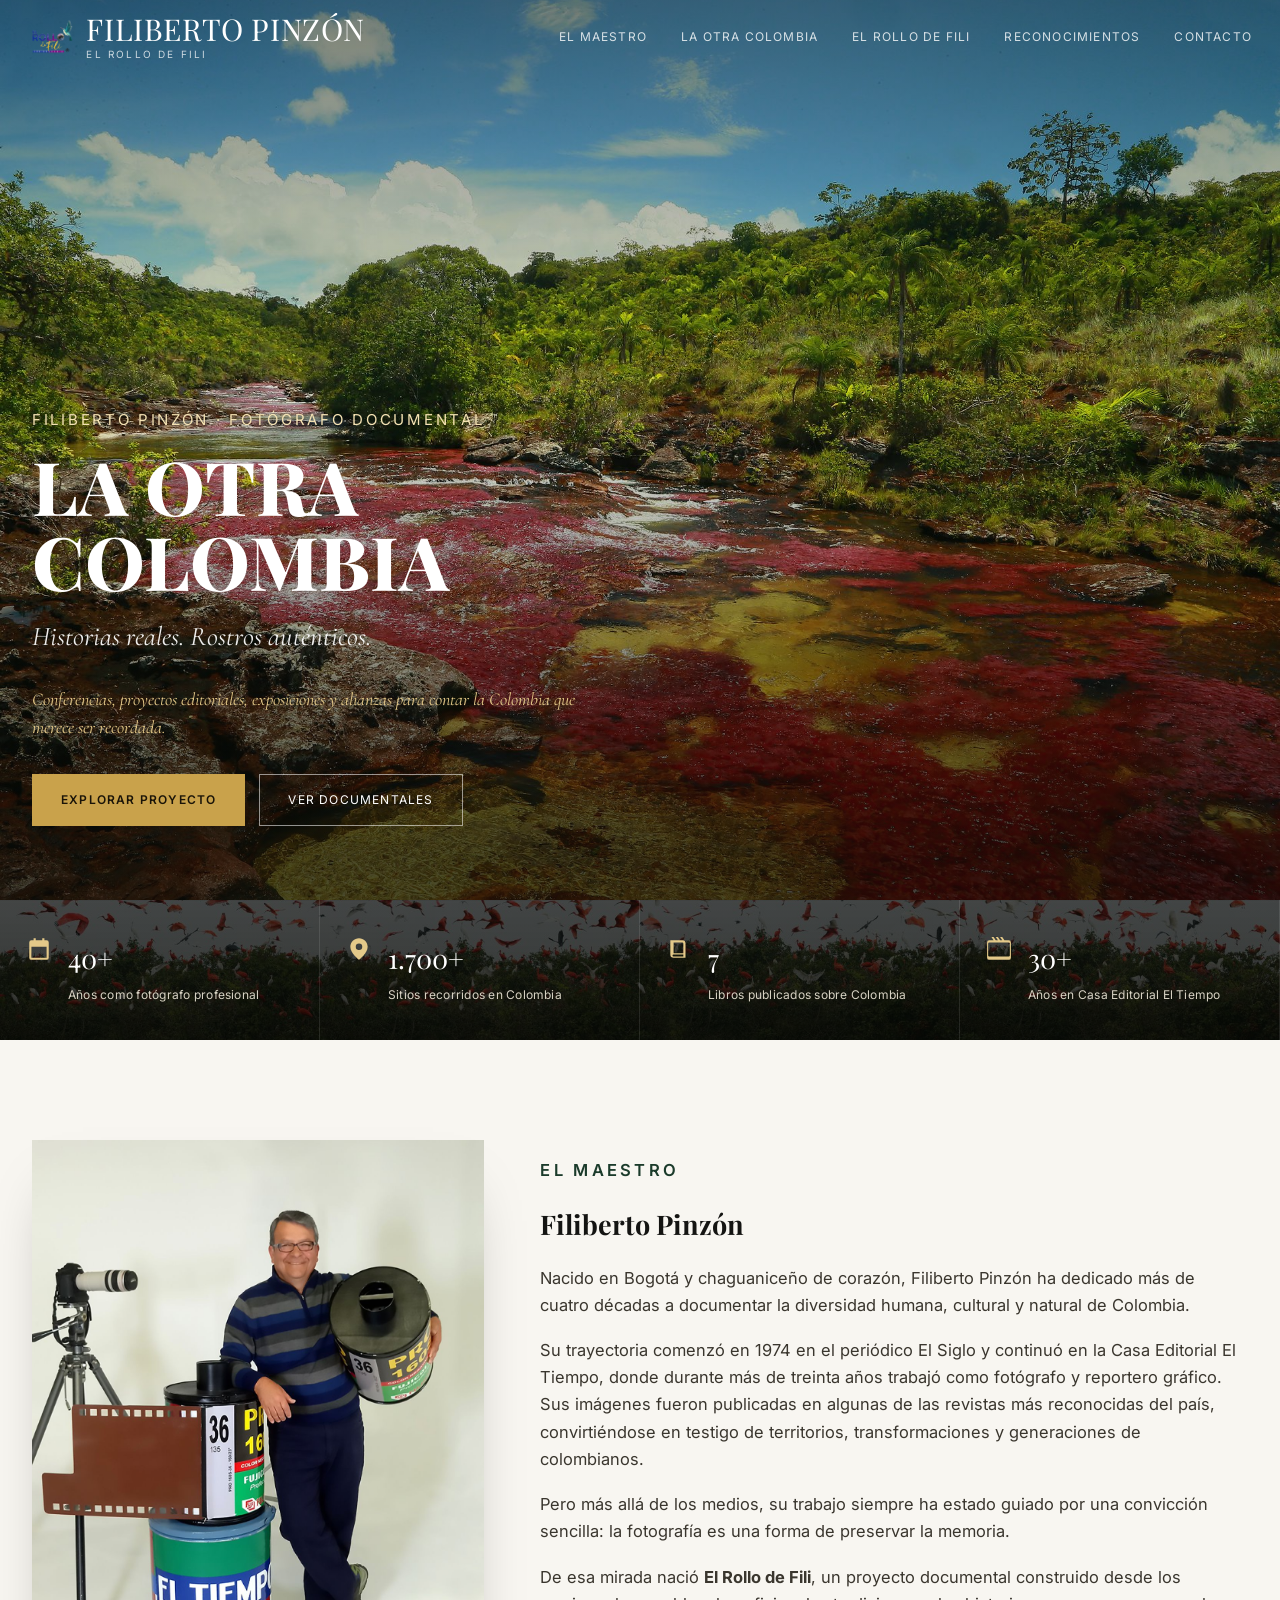
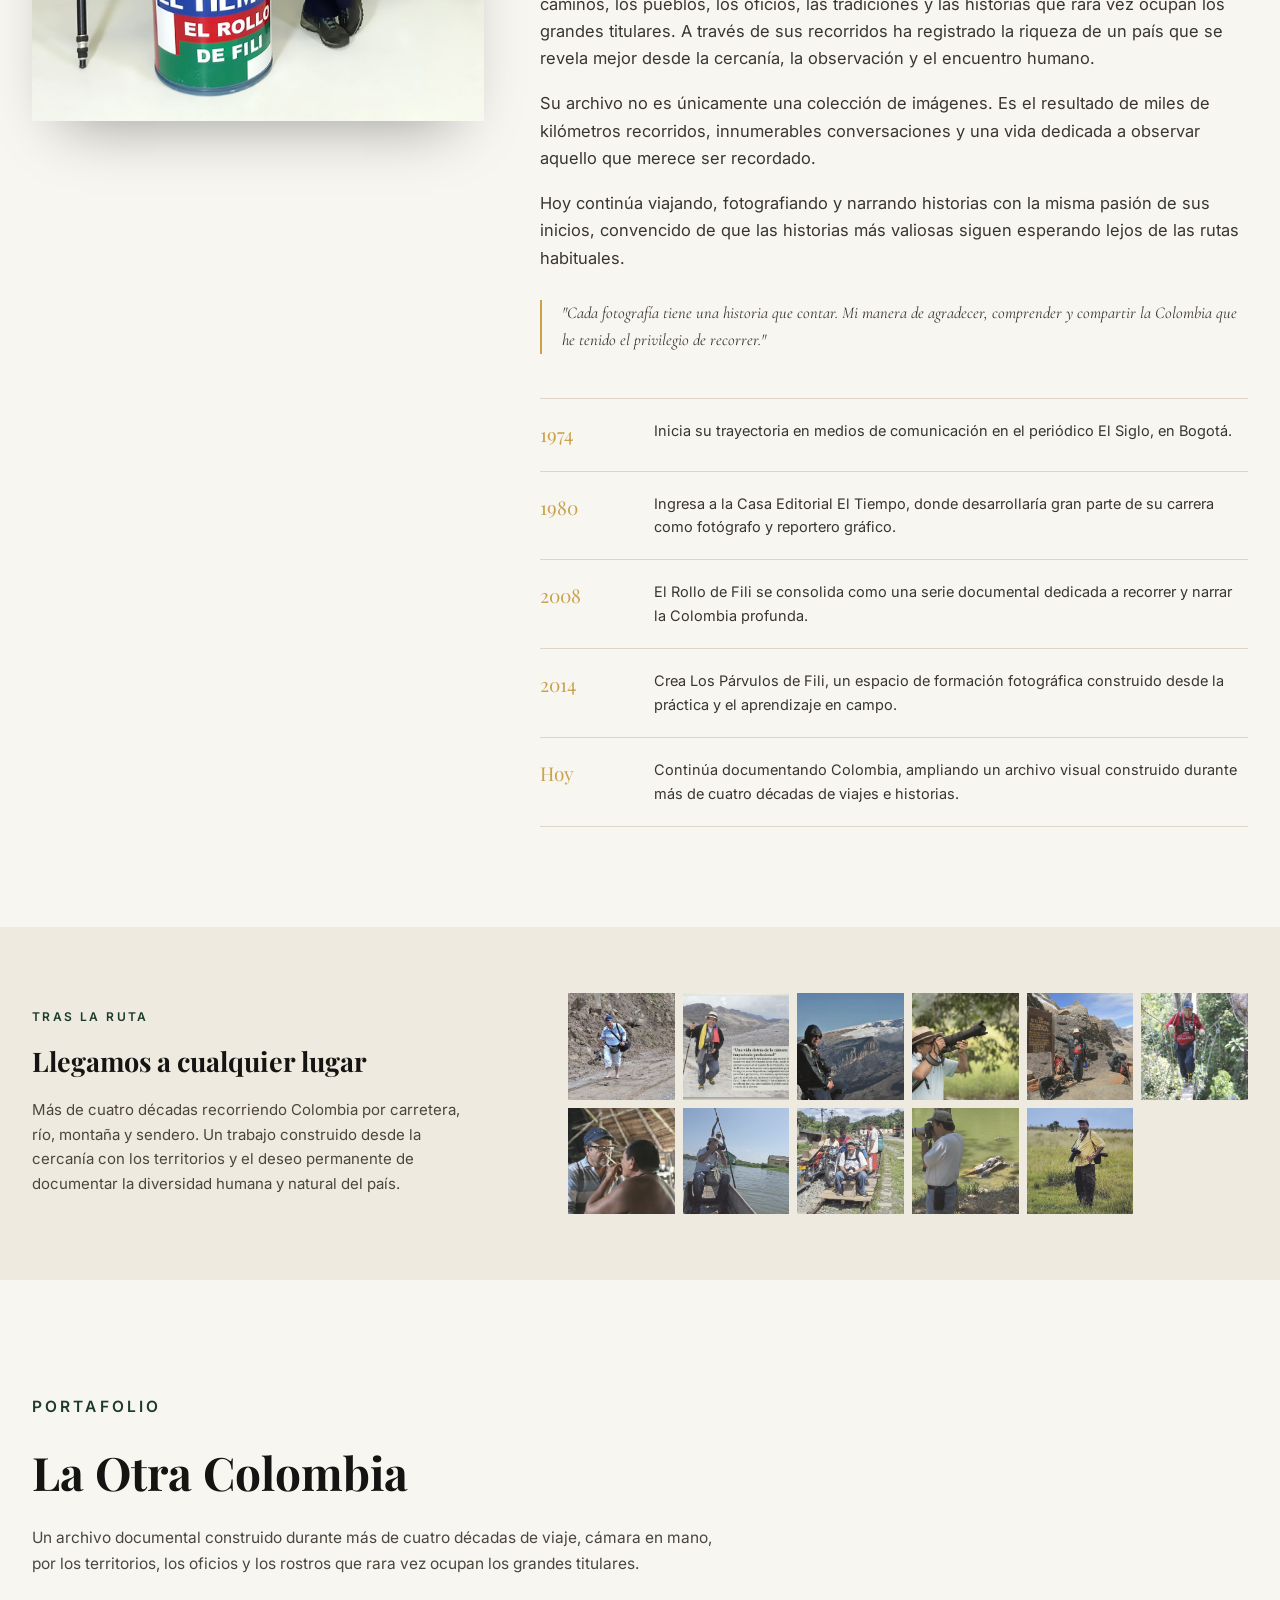
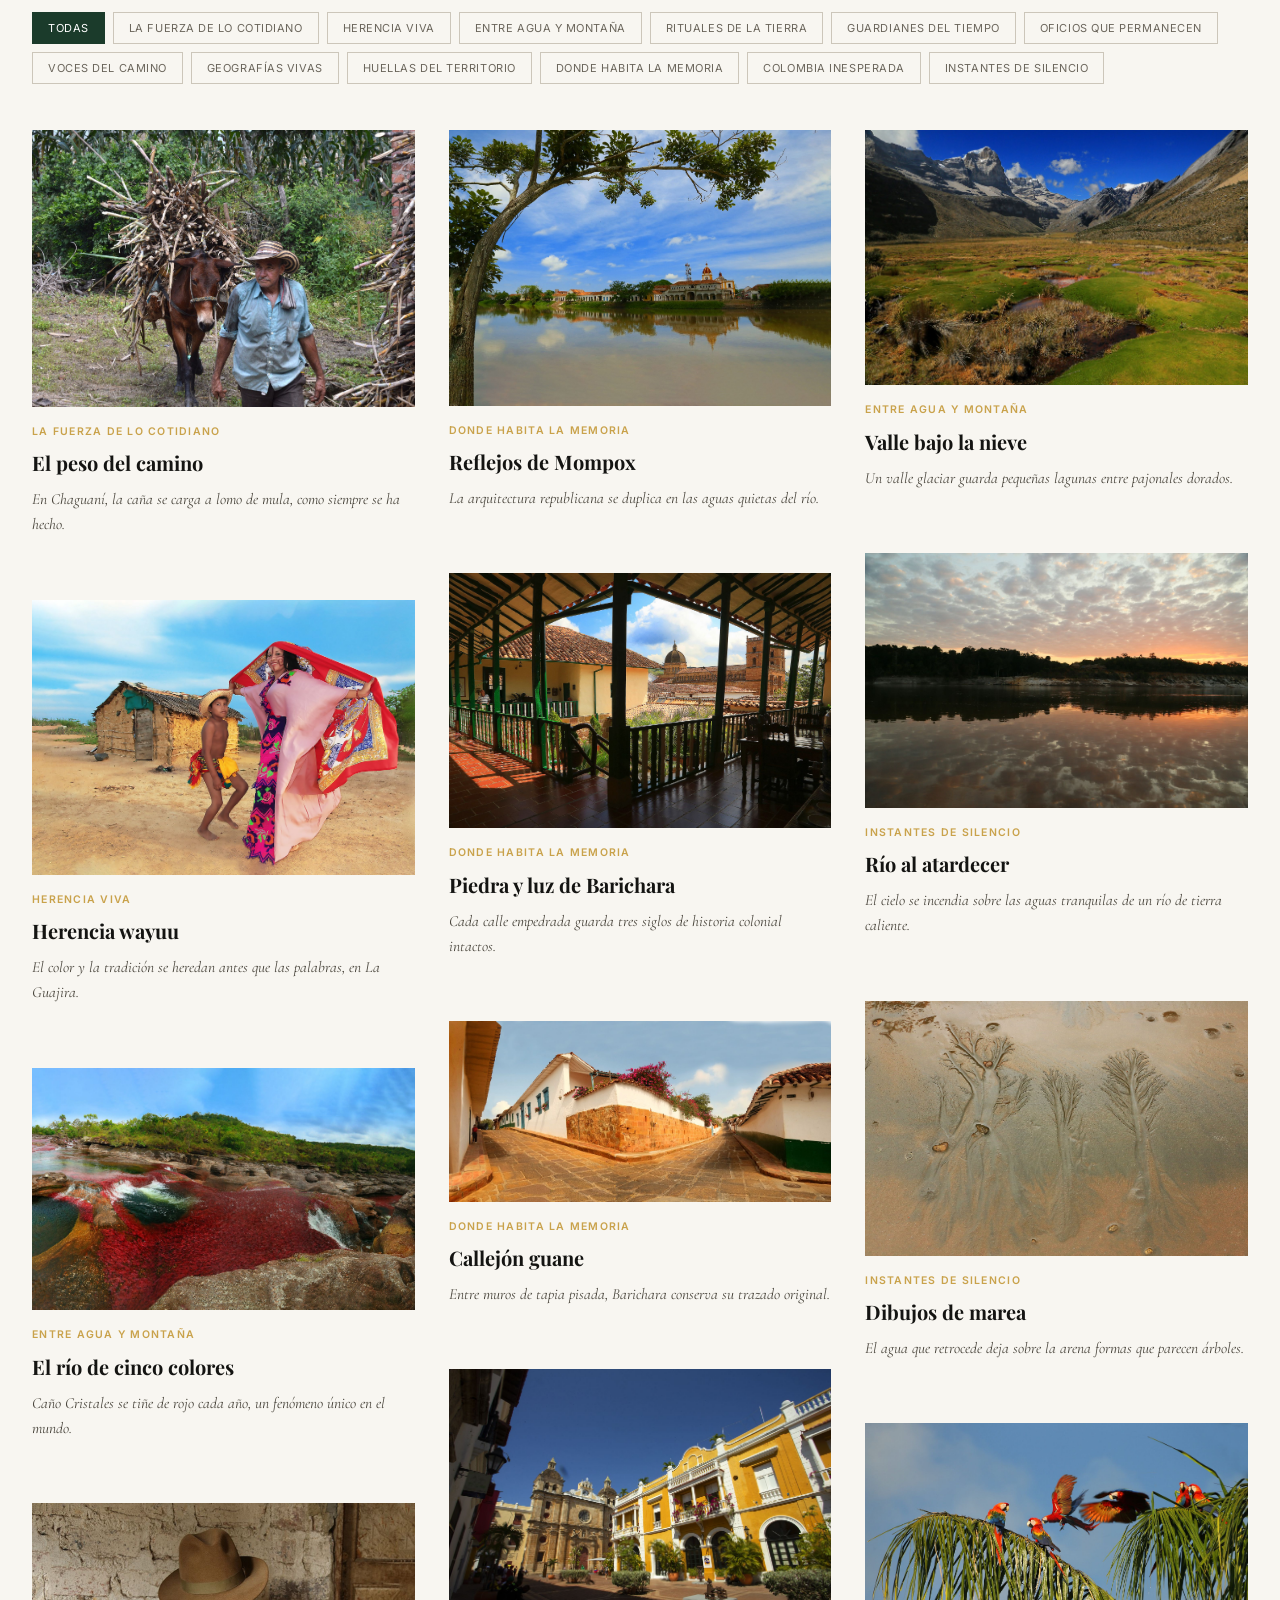
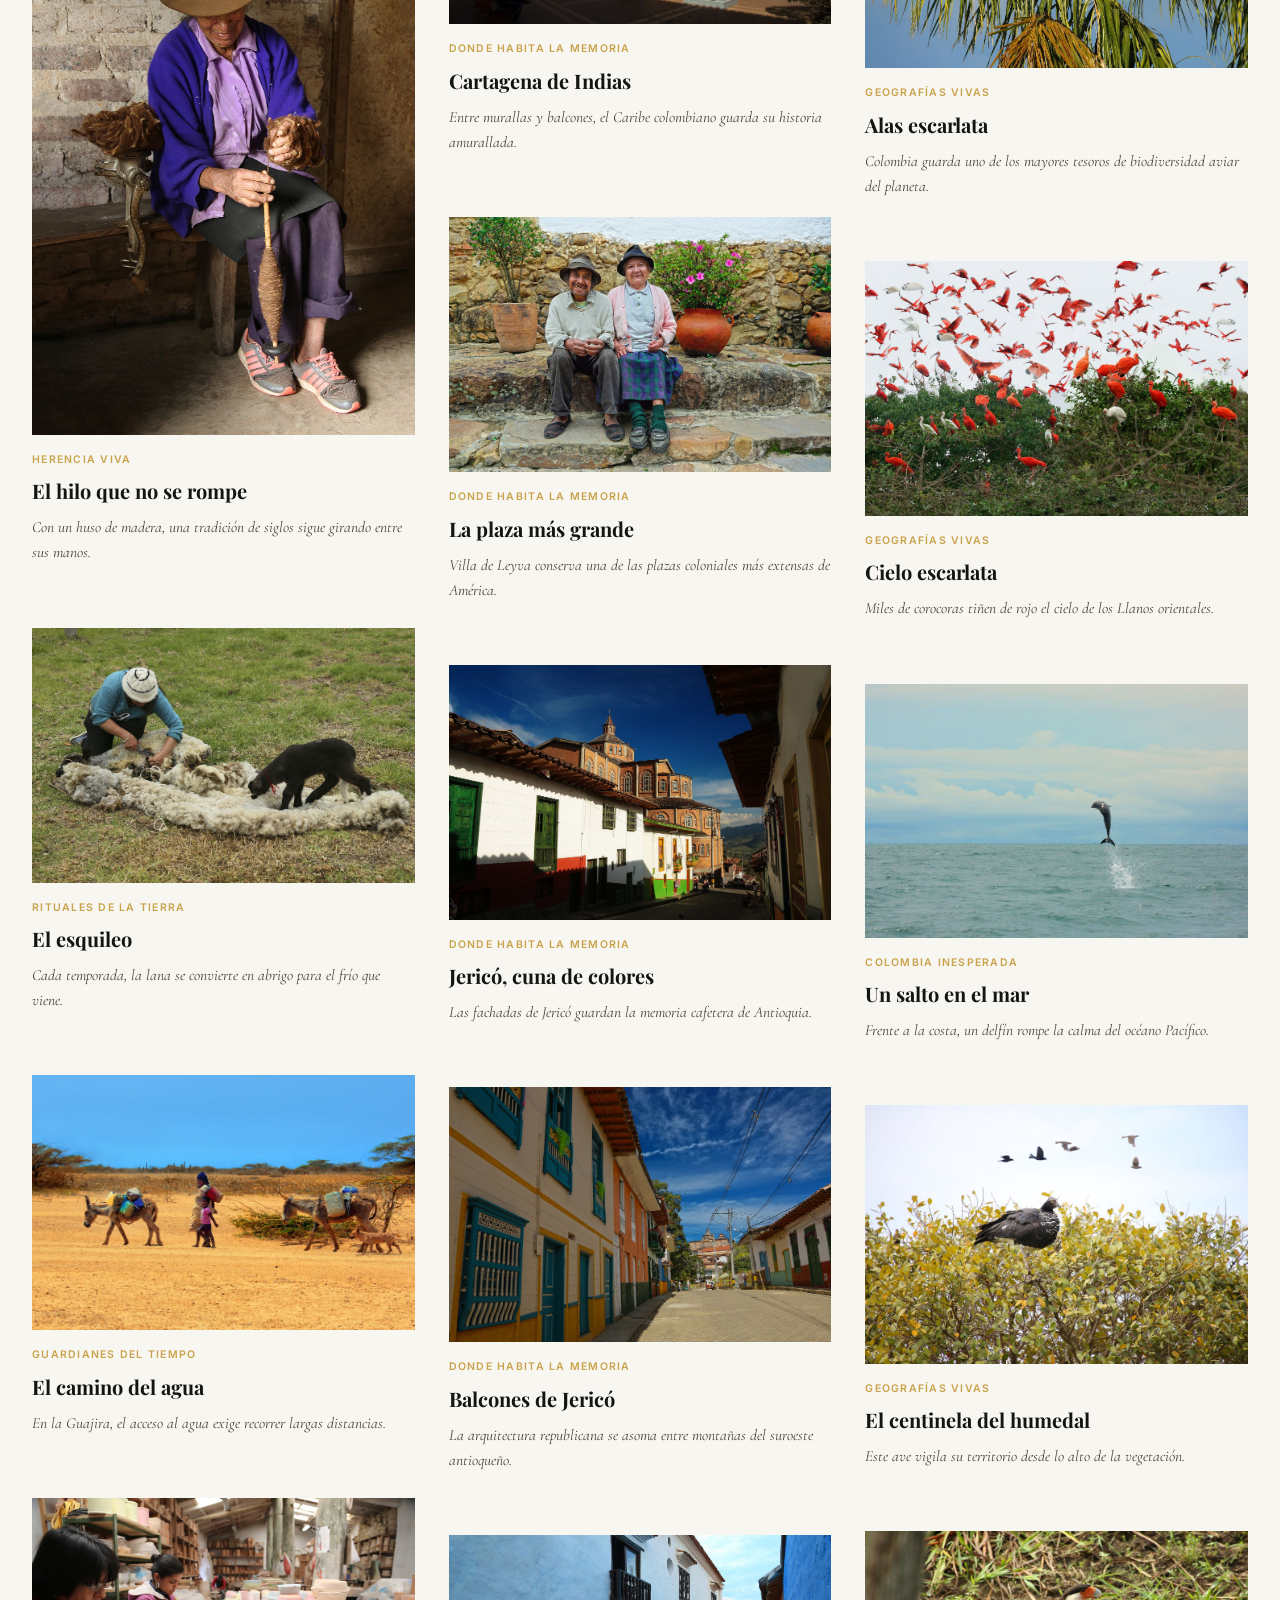
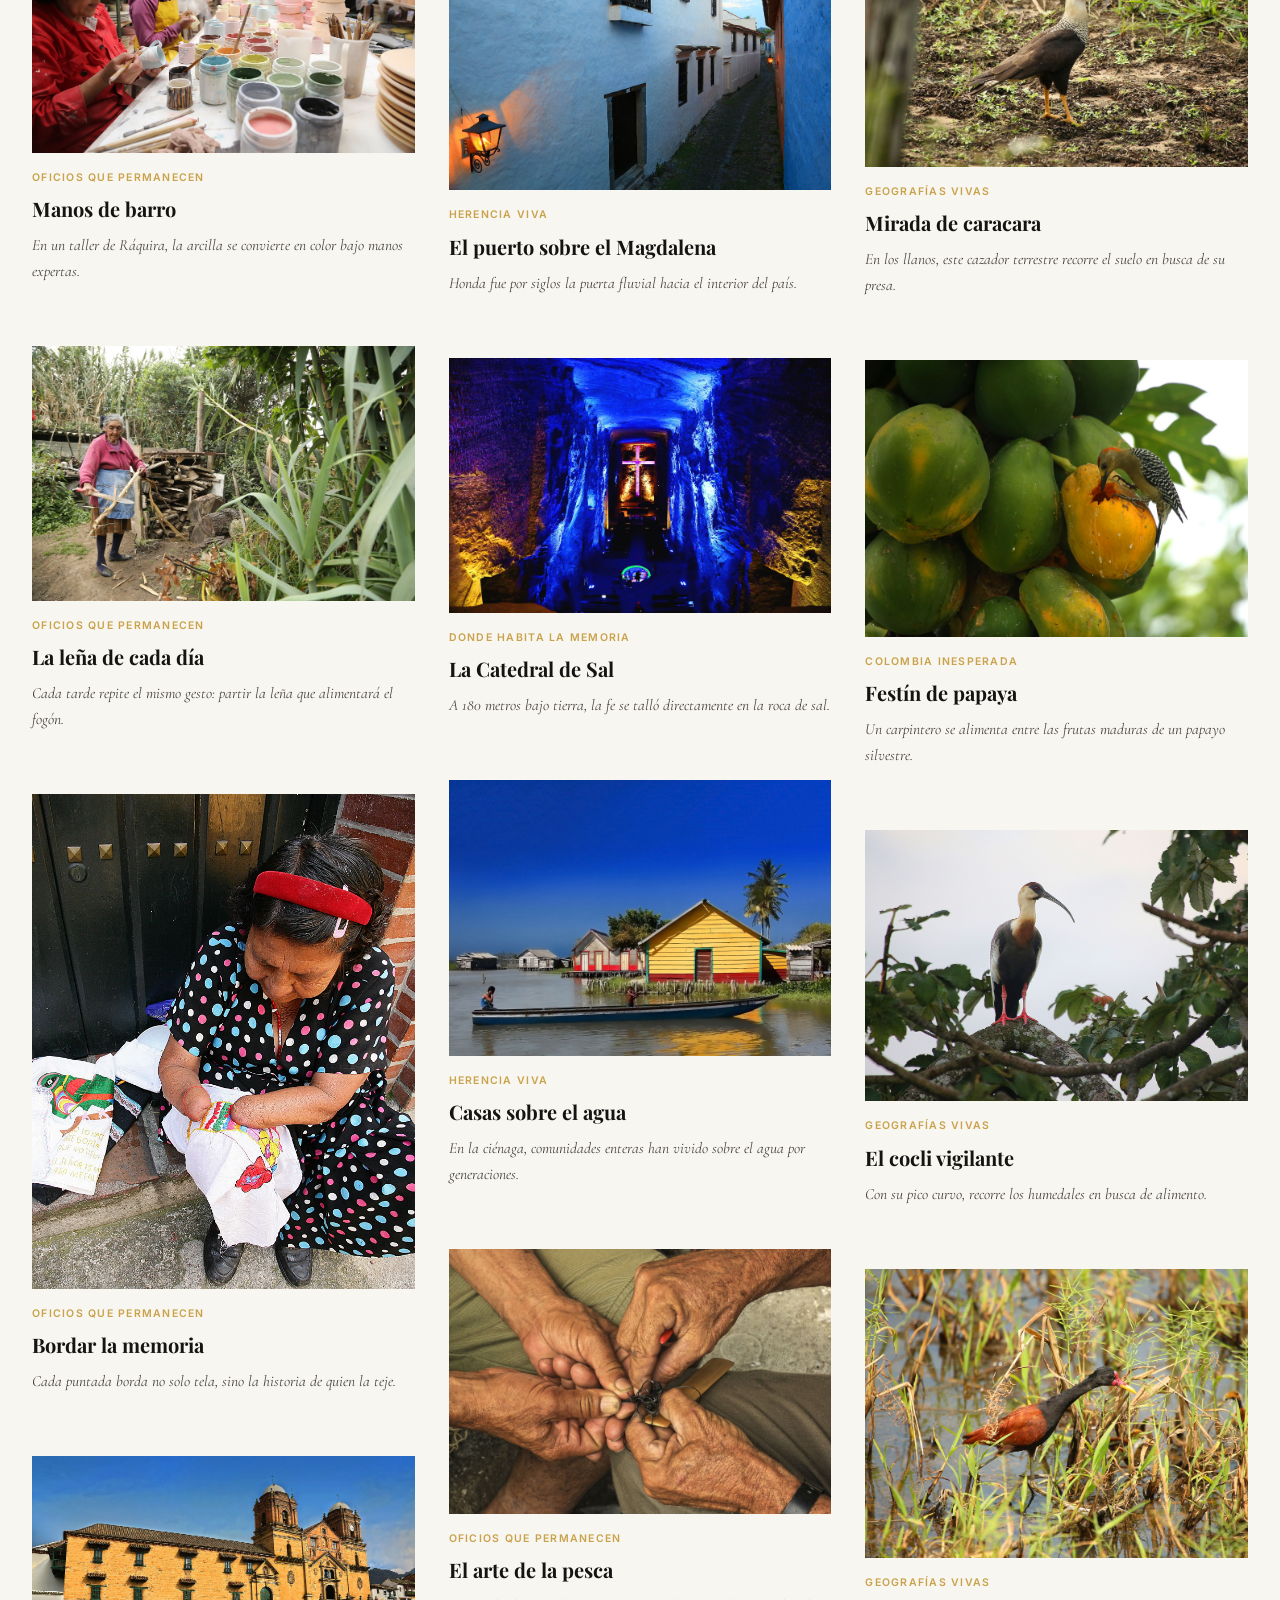
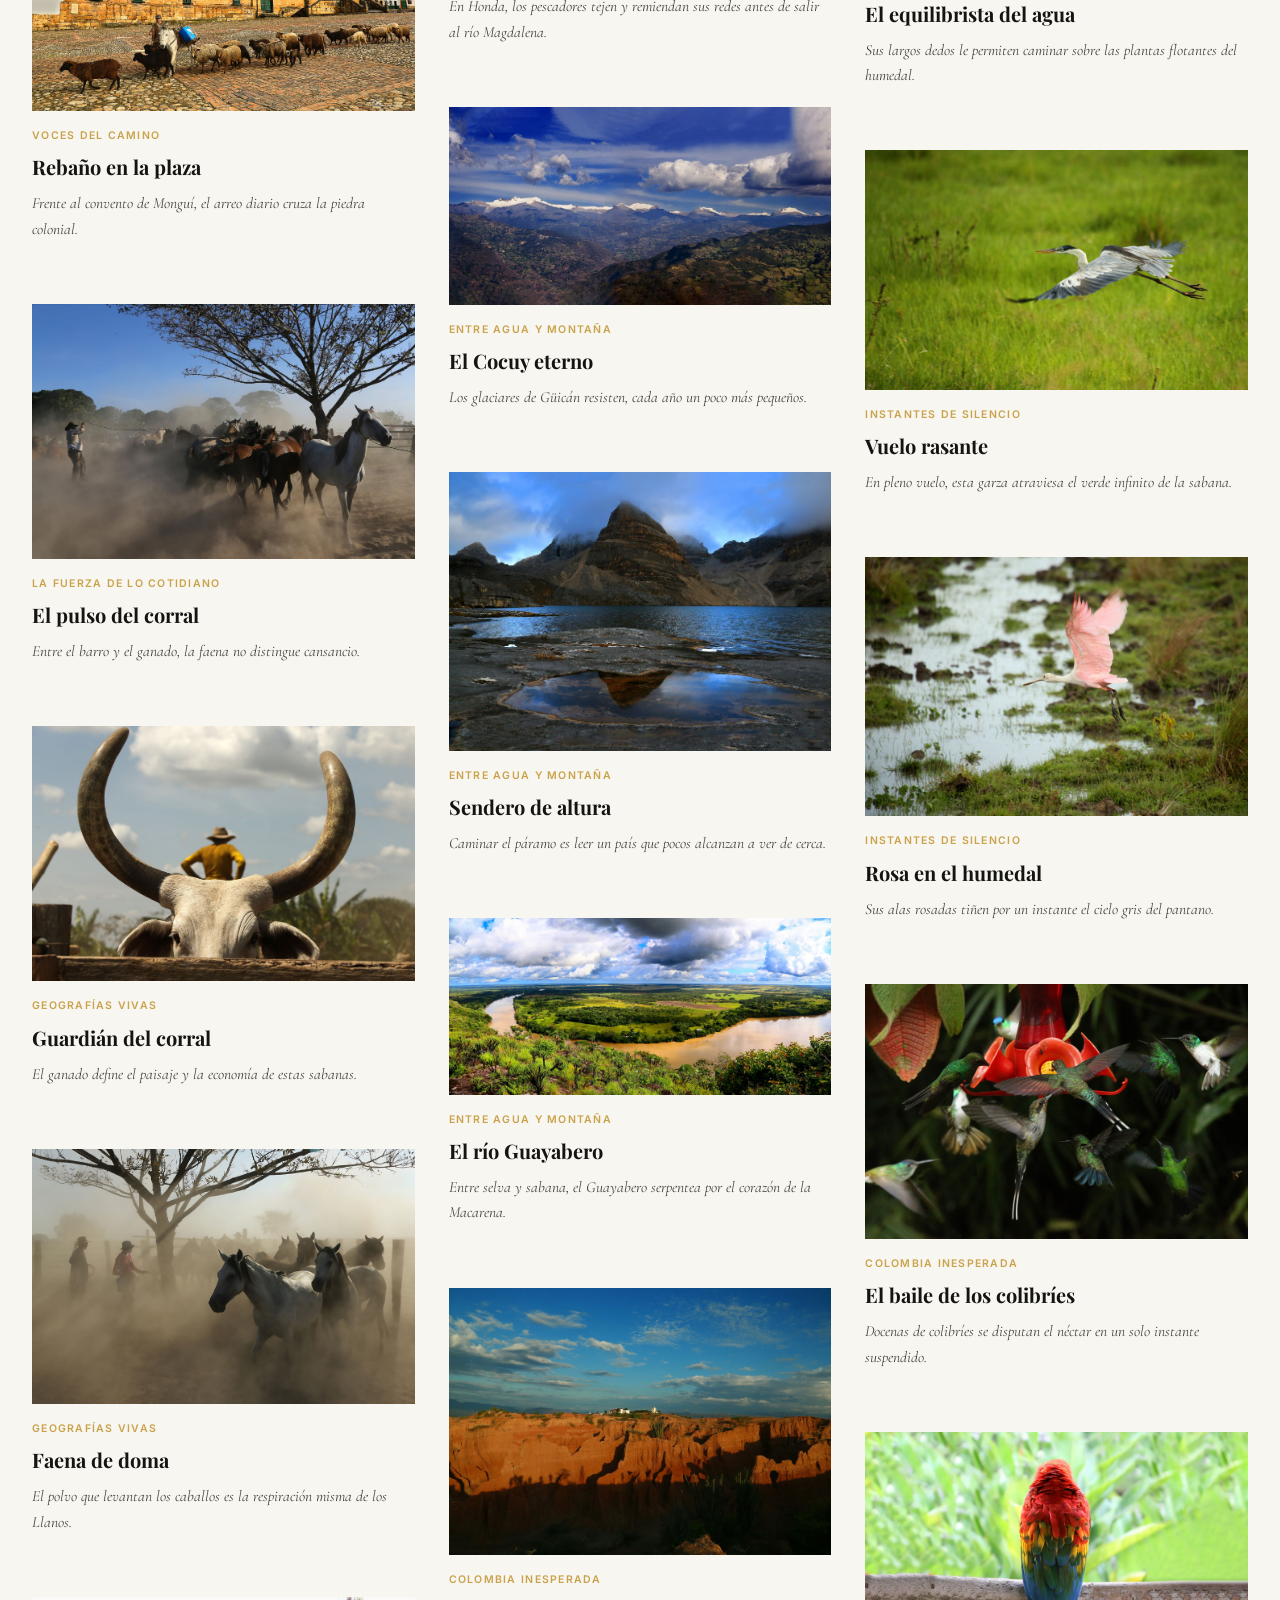
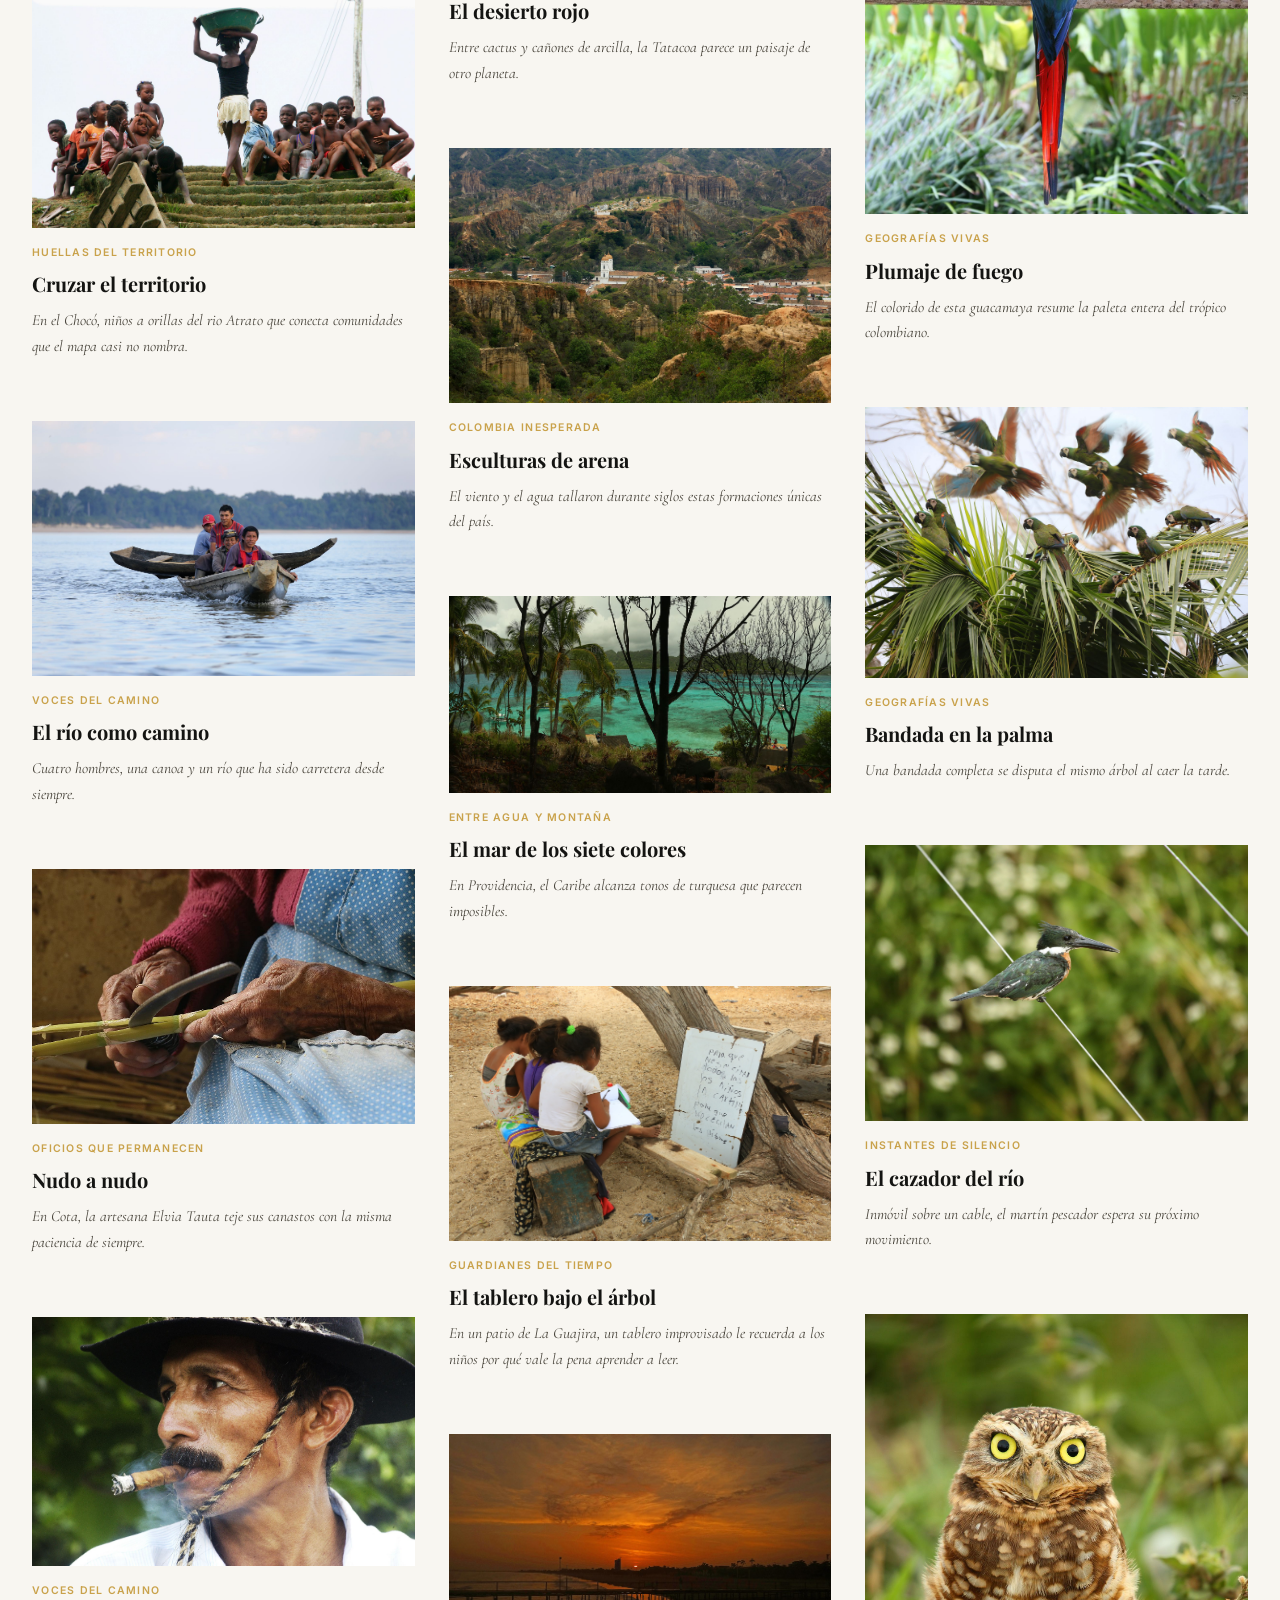
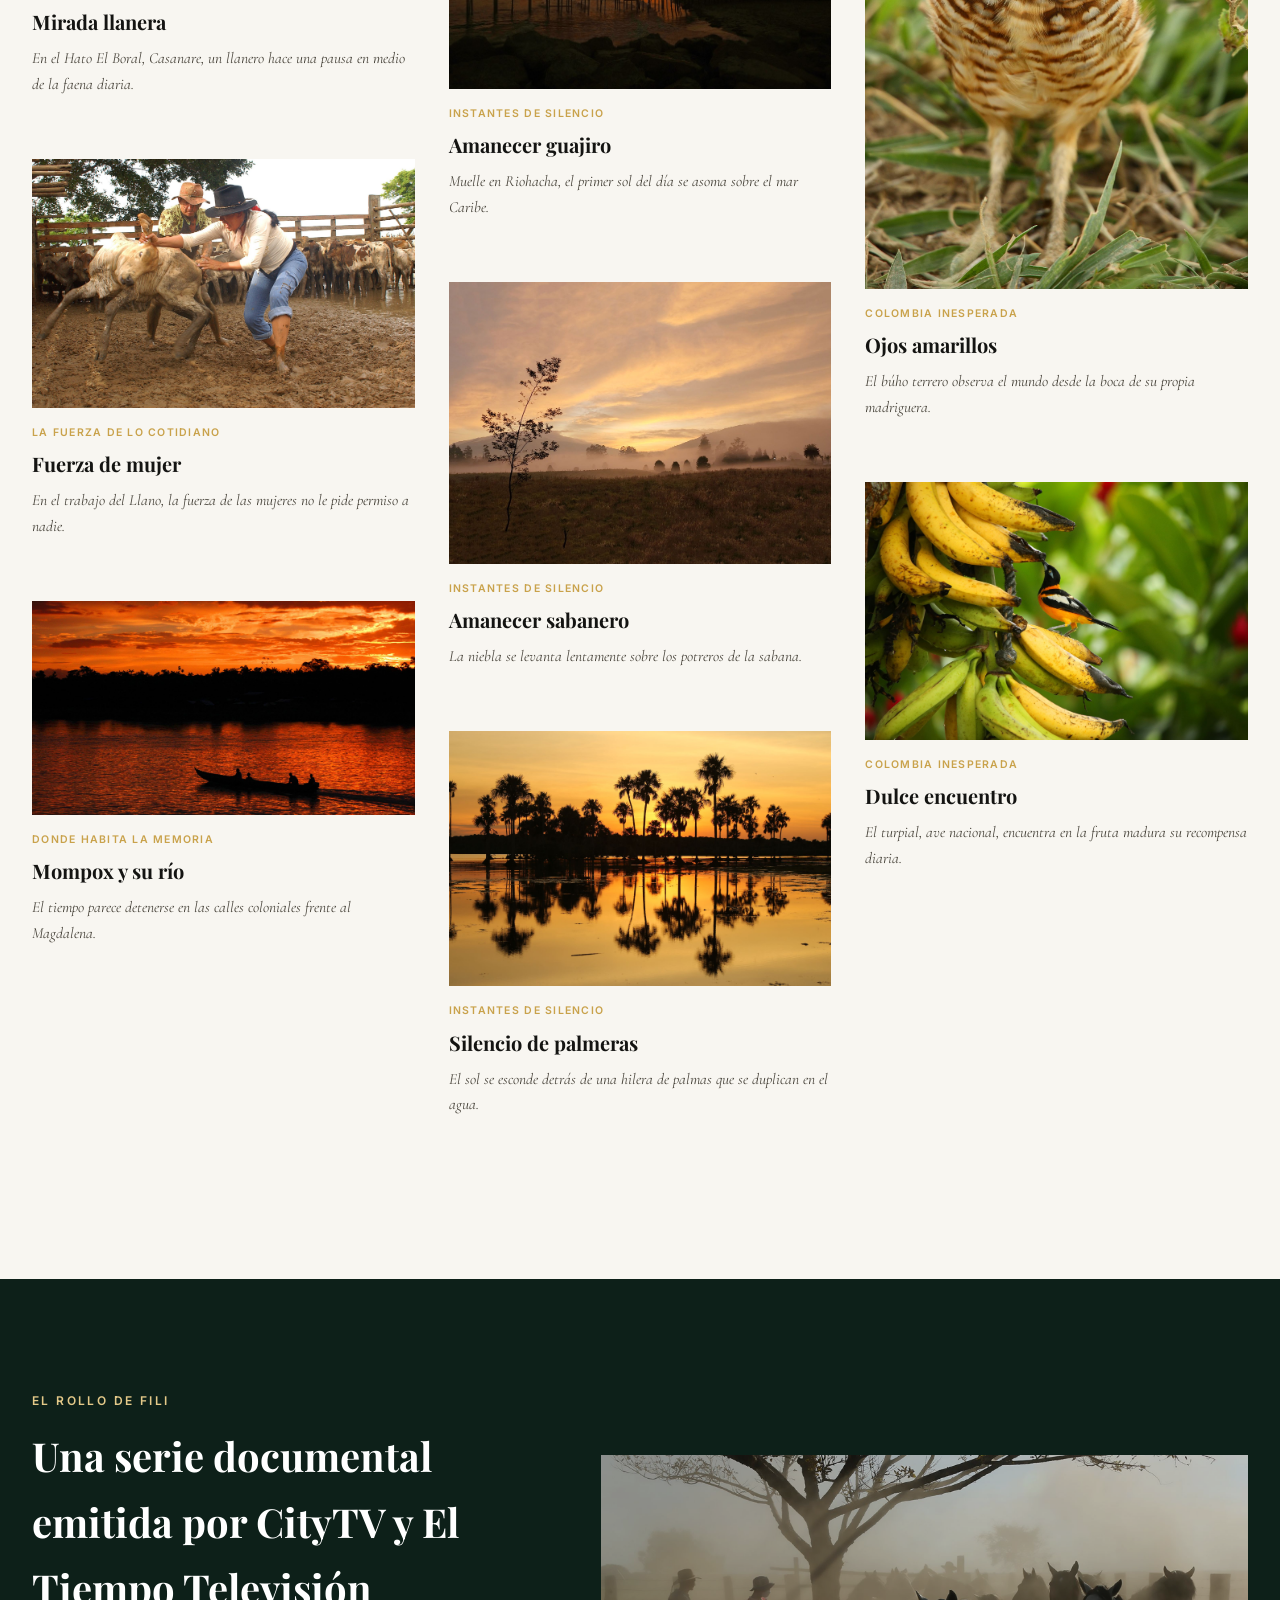
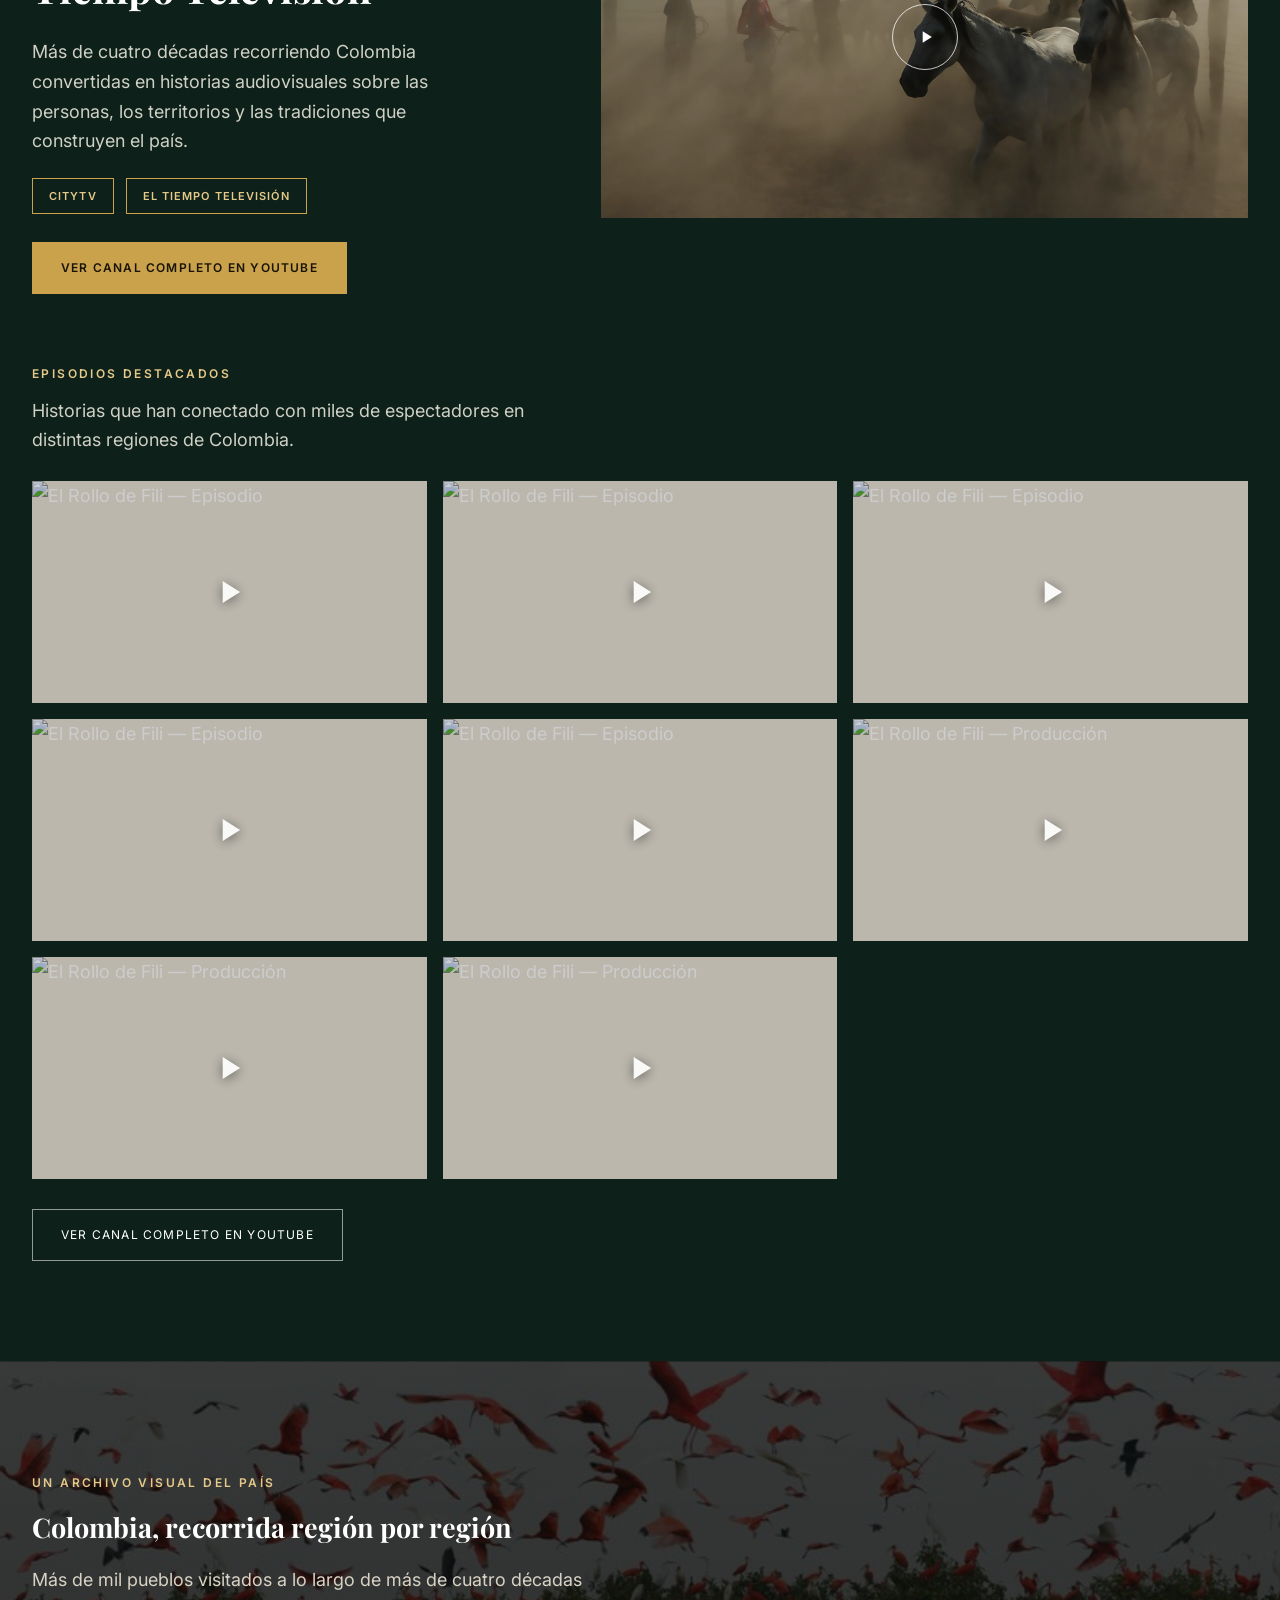
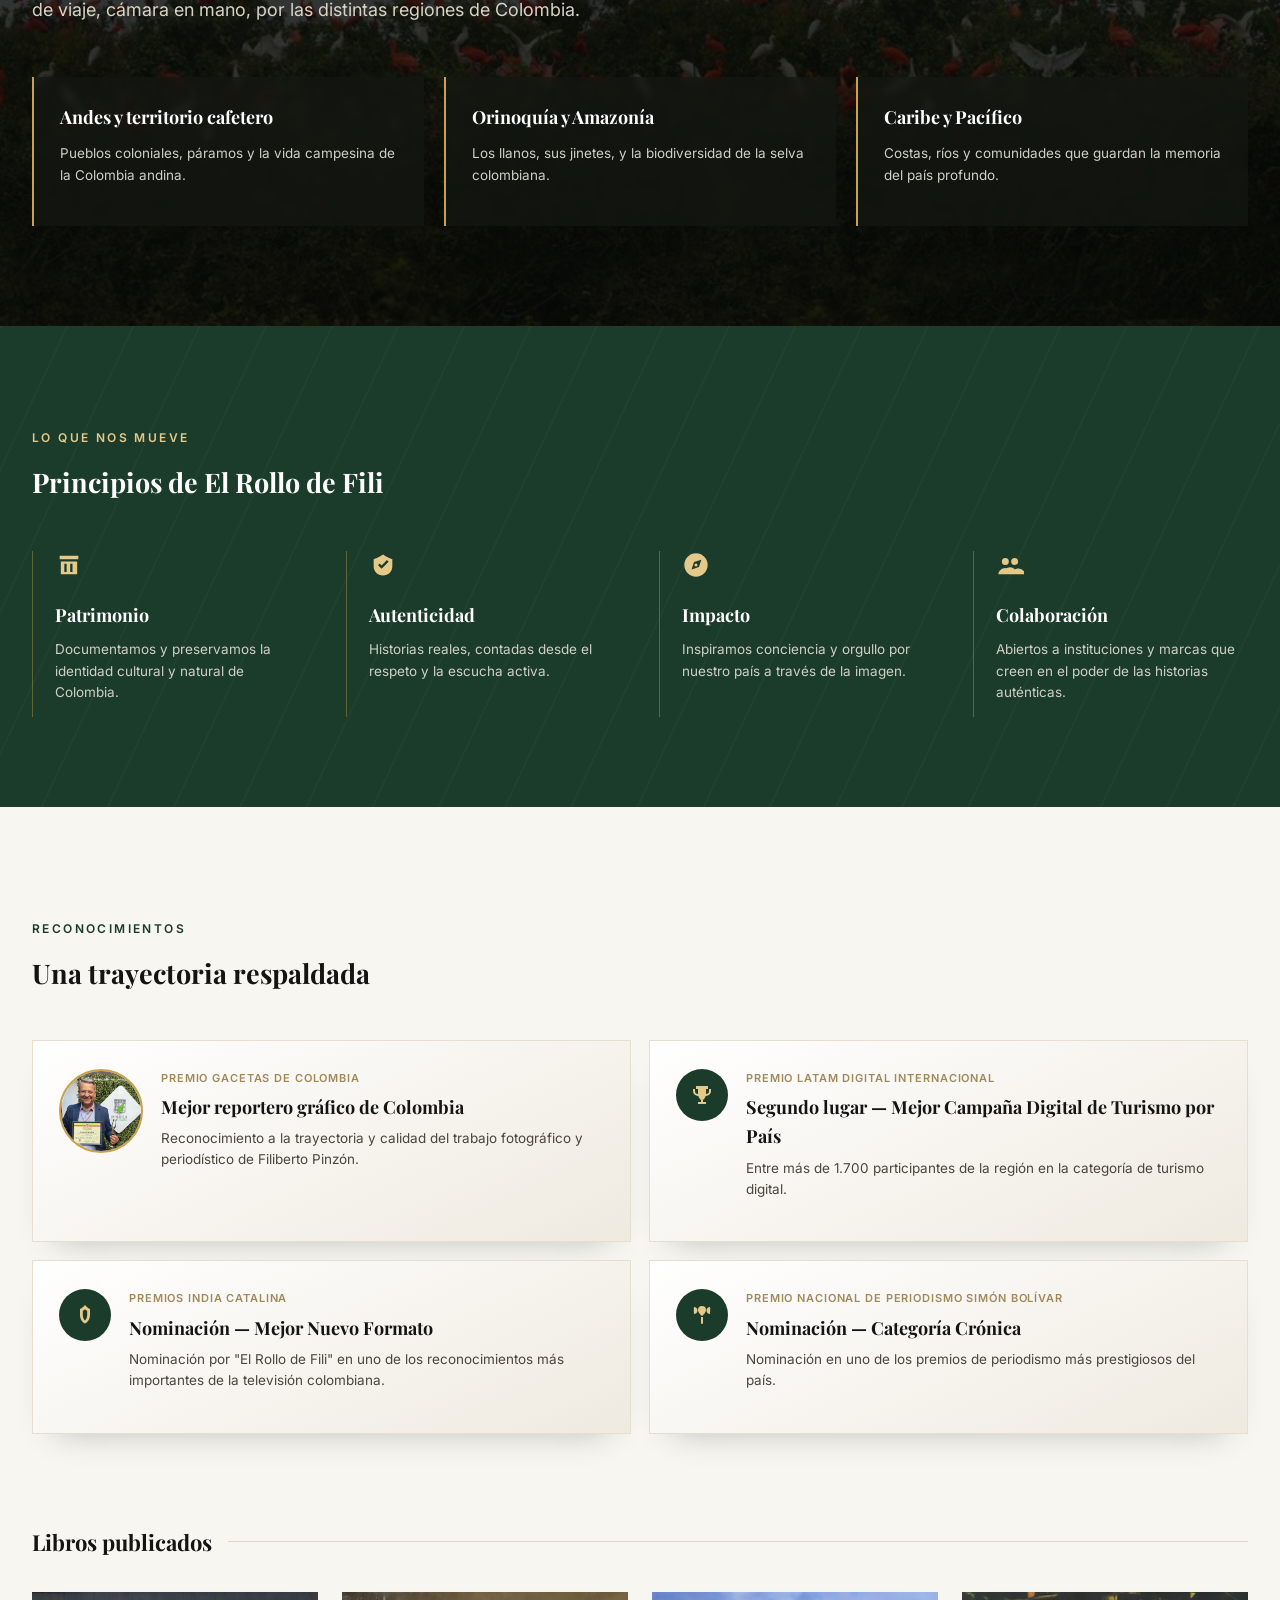
==== commit c6bc3d82: "Update social media links in index.html" ====
--- a/index.html
+++ b/index.html
@@ -298,9 +298,9 @@
         </div>
         <div class="contact-socials">
           <a href="https://www.youtube.com/@elrollodefili" target="_blank" rel="noopener" aria-label="YouTube"><svg viewBox="0 0 24 24"><path d="M23 12s0-3.5-.4-5.2c-.3-1-1.1-1.7-2-2C18.9 4.3 12 4.3 12 4.3s-6.9 0-8.6.5c-1 .3-1.7 1-2 2C1 8.5 1 12 1 12s0 3.5.4 5.2c.3 1 1 1.7 2 2 1.7.5 8.6.5 8.6.5s6.9 0 8.6-.5c1-.3 1.7-1 2-2 .4-1.7.4-5.2.4-5.2ZM9.8 15.5v-7l6 3.5-6 3.5Z"/></svg></a>
-          <a href="https://www.instagram.com/" target="_blank" rel="noopener" aria-label="Instagram"><svg viewBox="0 0 24 24"><path d="M12 2c2.7 0 3.1 0 4.1.1 1.1 0 1.8.2 2.5.5.7.3 1.2.6 1.8 1.2.6.6.9 1.1 1.2 1.8.3.7.4 1.4.5 2.5 0 1 .1 1.4.1 4.1s0 3.1-.1 4.1c0 1.1-.2 1.8-.5 2.5-.3.7-.6 1.2-1.2 1.8-.6.6-1.1.9-1.8 1.2-.7.3-1.4.4-2.5.5-1 0-1.4.1-4.1.1s-3.1 0-4.1-.1c-1.1 0-1.8-.2-2.5-.5-.7-.3-1.2-.6-1.8-1.2-.6-.6-.9-1.1-1.2-1.8-.3-.7-.4-1.4-.5-2.5C2 15.1 2 14.7 2 12s0-3.1.1-4.1c0-1.1.2-1.8.5-2.5.3-.7.6-1.2 1.2-1.8.6-.6 1.1-.9 1.8-1.2.7-.3 1.4-.4 2.5-.5C8.9 2 9.3 2 12 2Zm0 5a5 5 0 1 0 0 10 5 5 0 0 0 0-10Zm0 8.2A3.2 3.2 0 1 1 12 8.8a3.2 3.2 0 0 1 0 6.4Zm5.2-8.4a1.2 1.2 0 1 0 0-2.4 1.2 1.2 0 0 0 0 2.4Z"/></svg></a>
-          <a href="https://www.tiktok.com/" target="_blank" rel="noopener" aria-label="TikTok"><svg viewBox="0 0 24 24"><path d="M16.6 5.8a4.4 4.4 0 0 1-3.1-1.3v9.6a5 5 0 1 1-4.3-5v2.2a2.8 2.8 0 1 0 2 2.7V2h2.3a4.4 4.4 0 0 0 3.1 3.8Z"/></svg></a>
-          <a href="https://www.facebook.com/" target="_blank" rel="noopener" aria-label="Facebook"><svg viewBox="0 0 24 24"><path d="M13 22v-8h2.7l.4-3H13V9c0-.9.3-1.5 1.6-1.5H16V4.8C15.6 4.7 14.6 4.6 13.5 4.6c-2.4 0-4 1.4-4 4.1V11H7v3h2.5v8Z"/></svg></a>
+          <a href="https://www.instagram.com/elrollodefili" target="_blank" rel="noopener" aria-label="Instagram"><svg viewBox="0 0 24 24"><path d="M12 2c2.7 0 3.1 0 4.1.1 1.1 0 1.8.2 2.5.5.7.3 1.2.6 1.8 1.2.6.6.9 1.1 1.2 1.8.3.7.4 1.4.5 2.5 0 1 .1 1.4.1 4.1s0 3.1-.1 4.1c0 1.1-.2 1.8-.5 2.5-.3.7-.6 1.2-1.2 1.8-.6.6-1.1.9-1.8 1.2-.7.3-1.4.4-2.5.5-1 0-1.4.1-4.1.1s-3.1 0-4.1-.1c-1.1 0-1.8-.2-2.5-.5-.7-.3-1.2-.6-1.8-1.2-.6-.6-.9-1.1-1.2-1.8-.3-.7-.4-1.4-.5-2.5C2 15.1 2 14.7 2 12s0-3.1.1-4.1c0-1.1.2-1.8.5-2.5.3-.7.6-1.2 1.2-1.8.6-.6 1.1-.9 1.8-1.2.7-.3 1.4-.4 2.5-.5C8.9 2 9.3 2 12 2Zm0 5a5 5 0 1 0 0 10 5 5 0 0 0 0-10Zm0 8.2A3.2 3.2 0 1 1 12 8.8a3.2 3.2 0 0 1 0 6.4Zm5.2-8.4a1.2 1.2 0 1 0 0-2.4 1.2 1.2 0 0 0 0 2.4Z"/></svg></a>
+          <a href="https://www.tiktok.com/@elrollodefili1" target="_blank" rel="noopener" aria-label="TikTok"><svg viewBox="0 0 24 24"><path d="M16.6 5.8a4.4 4.4 0 0 1-3.1-1.3v9.6a5 5 0 1 1-4.3-5v2.2a2.8 2.8 0 1 0 2 2.7V2h2.3a4.4 4.4 0 0 0 3.1 3.8Z"/></svg></a>
+          <a href="https://www.facebook.com/elrollodefilioficial" target="_blank" rel="noopener" aria-label="Facebook"><svg viewBox="0 0 24 24"><path d="M13 22v-8h2.7l.4-3H13V9c0-.9.3-1.5 1.6-1.5H16V4.8C15.6 4.7 14.6 4.6 13.5 4.6c-2.4 0-4 1.4-4 4.1V11H7v3h2.5v8Z"/></svg></a>
         </div>
       </div>
     </div>
@@ -319,8 +319,8 @@
       <p style="margin-top:18px;">Más de 40 años documentando el alma de Colombia. Un archivo visual que conecta territorios, culturas y generaciones.</p>
       <div class="footer-social">
         <a href="https://www.youtube.com/@elrollodefili" target="_blank" rel="noopener" aria-label="YouTube"><svg viewBox="0 0 24 24"><path d="M23 12s0-3.5-.4-5.2c-.3-1-1.1-1.7-2-2C18.9 4.3 12 4.3 12 4.3s-6.9 0-8.6.5c-1 .3-1.7 1-2 2C1 8.5 1 12 1 12s0 3.5.4 5.2c.3 1 1 1.7 2 2 1.7.5 8.6.5 8.6.5s6.9 0 8.6-.5c1-.3 1.7-1 2-2 .4-1.7.4-5.2.4-5.2ZM9.8 15.5v-7l6 3.5-6 3.5Z"/></svg></a>
-        <a href="https://www.instagram.com/" target="_blank" rel="noopener" aria-label="Instagram"><svg viewBox="0 0 24 24"><path d="M12 2c2.7 0 3.1 0 4.1.1 1.1 0 1.8.2 2.5.5.7.3 1.2.6 1.8 1.2.6.6.9 1.1 1.2 1.8.3.7.4 1.4.5 2.5 0 1 .1 1.4.1 4.1s0 3.1-.1 4.1c0 1.1-.2 1.8-.5 2.5-.3.7-.6 1.2-1.2 1.8-.6.6-1.1.9-1.8 1.2-.7.3-1.4.4-2.5.5-1 0-1.4.1-4.1.1s-3.1 0-4.1-.1c-1.1 0-1.8-.2-2.5-.5-.7-.3-1.2-.6-1.8-1.2-.6-.6-.9-1.1-1.2-1.8-.3-.7-.4-1.4-.5-2.5C2 15.1 2 14.7 2 12s0-3.1.1-4.1c0-1.1.2-1.8.5-2.5.3-.7.6-1.2 1.2-1.8.6-.6 1.1-.9 1.8-1.2.7-.3 1.4-.4 2.5-.5C8.9 2 9.3 2 12 2Zm0 5a5 5 0 1 0 0 10 5 5 0 0 0 0-10Zm0 8.2A3.2 3.2 0 1 1 12 8.8a3.2 3.2 0 0 1 0 6.4Zm5.2-8.4a1.2 1.2 0 1 0 0-2.4 1.2 1.2 0 0 0 0 2.4Z"/></svg></a>
-        <a href="https://www.facebook.com/" target="_blank" rel="noopener" aria-label="Facebook"><svg viewBox="0 0 24 24"><path d="M13 22v-8h2.7l.4-3H13V9c0-.9.3-1.5 1.6-1.5H16V4.8C15.6 4.7 14.6 4.6 13.5 4.6c-2.4 0-4 1.4-4 4.1V11H7v3h2.5v8Z"/></svg></a>
+        <a href="https://www.instagram.com/elrollodefili" target="_blank" rel="noopener" aria-label="Instagram"><svg viewBox="0 0 24 24"><path d="M12 2c2.7 0 3.1 0 4.1.1 1.1 0 1.8.2 2.5.5.7.3 1.2.6 1.8 1.2.6.6.9 1.1 1.2 1.8.3.7.4 1.4.5 2.5 0 1 .1 1.4.1 4.1s0 3.1-.1 4.1c0 1.1-.2 1.8-.5 2.5-.3.7-.6 1.2-1.2 1.8-.6.6-1.1.9-1.8 1.2-.7.3-1.4.4-2.5.5-1 0-1.4.1-4.1.1s-3.1 0-4.1-.1c-1.1 0-1.8-.2-2.5-.5-.7-.3-1.2-.6-1.8-1.2-.6-.6-.9-1.1-1.2-1.8-.3-.7-.4-1.4-.5-2.5C2 15.1 2 14.7 2 12s0-3.1.1-4.1c0-1.1.2-1.8.5-2.5.3-.7.6-1.2 1.2-1.8.6-.6 1.1-.9 1.8-1.2.7-.3 1.4-.4 2.5-.5C8.9 2 9.3 2 12 2Zm0 5a5 5 0 1 0 0 10 5 5 0 0 0 0-10Zm0 8.2A3.2 3.2 0 1 1 12 8.8a3.2 3.2 0 0 1 0 6.4Zm5.2-8.4a1.2 1.2 0 1 0 0-2.4 1.2 1.2 0 0 0 0 2.4Z"/></svg></a>
+        <a href="https://www.facebook.com/elrollodefilioficial" target="_blank" rel="noopener" aria-label="Facebook"><svg viewBox="0 0 24 24"><path d="M13 22v-8h2.7l.4-3H13V9c0-.9.3-1.5 1.6-1.5H16V4.8C15.6 4.7 14.6 4.6 13.5 4.6c-2.4 0-4 1.4-4 4.1V11H7v3h2.5v8Z"/></svg></a>
       </div>
     </div>
     <div>
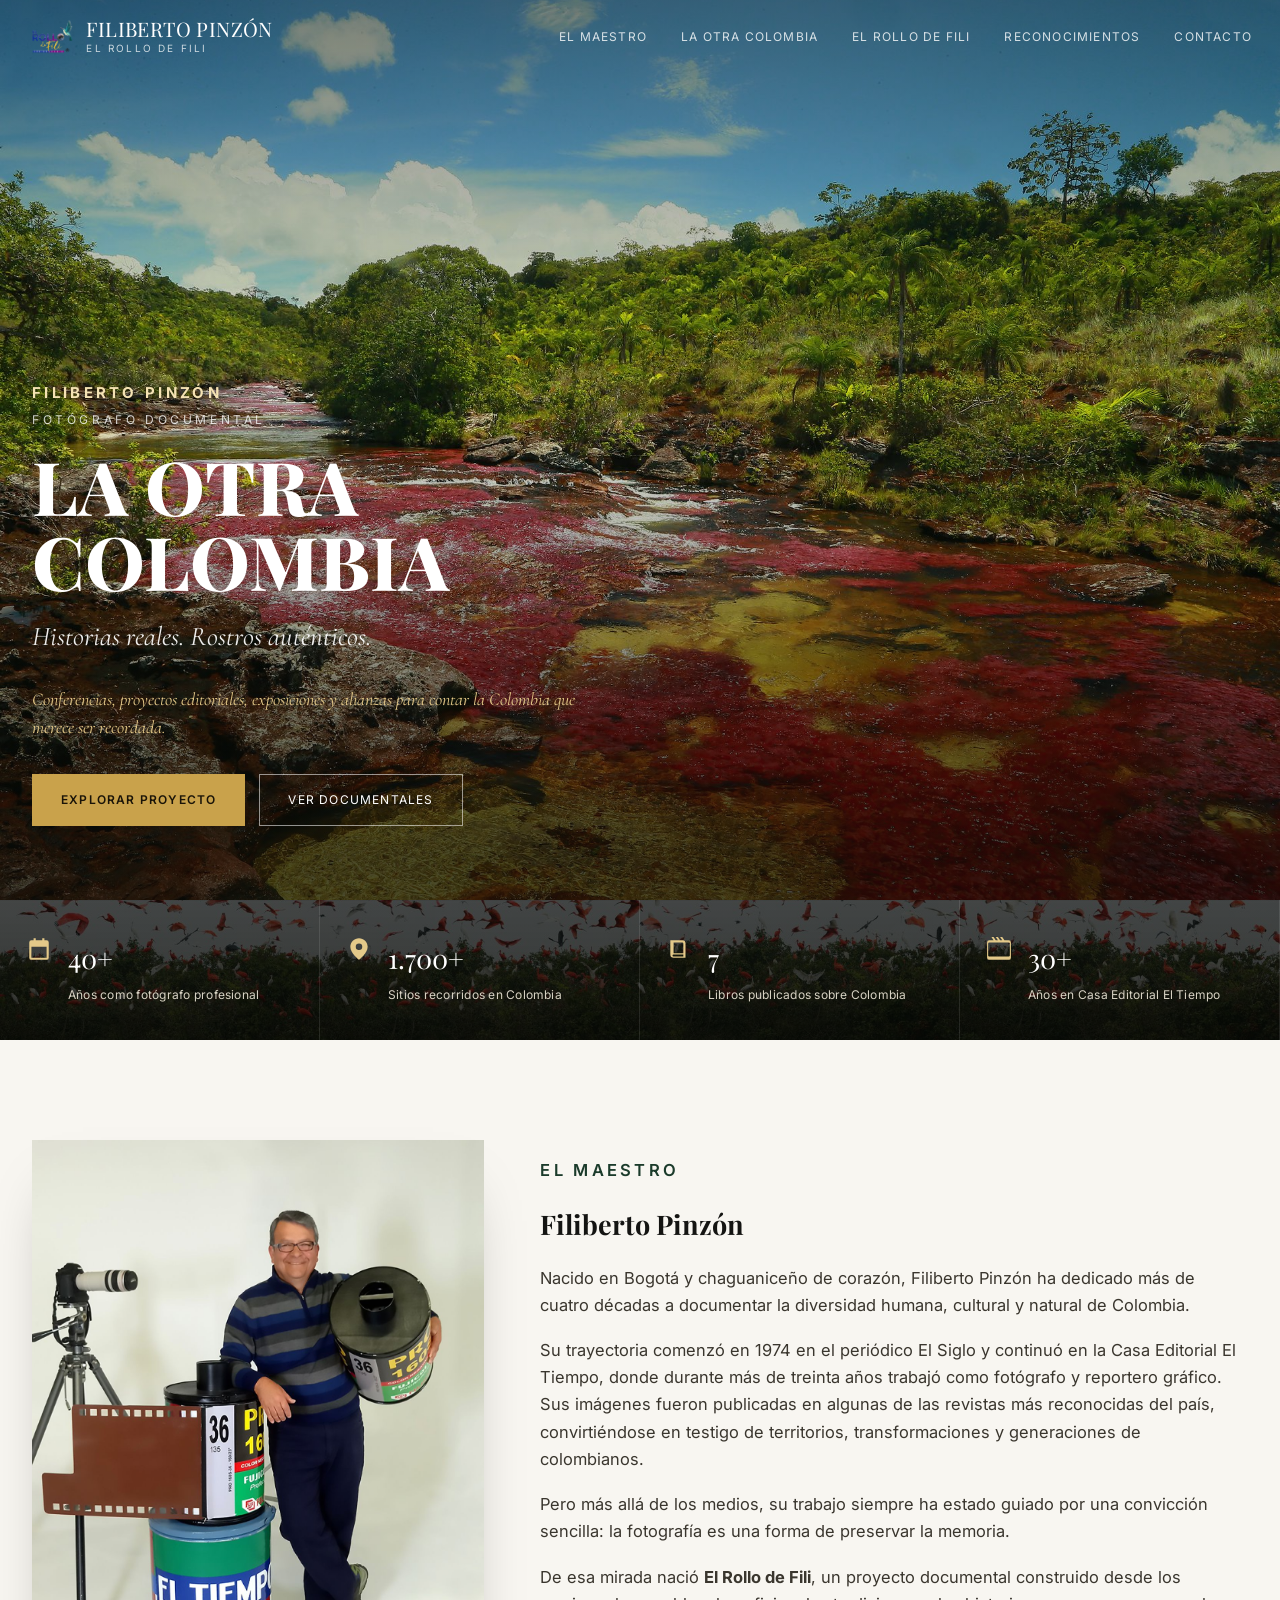
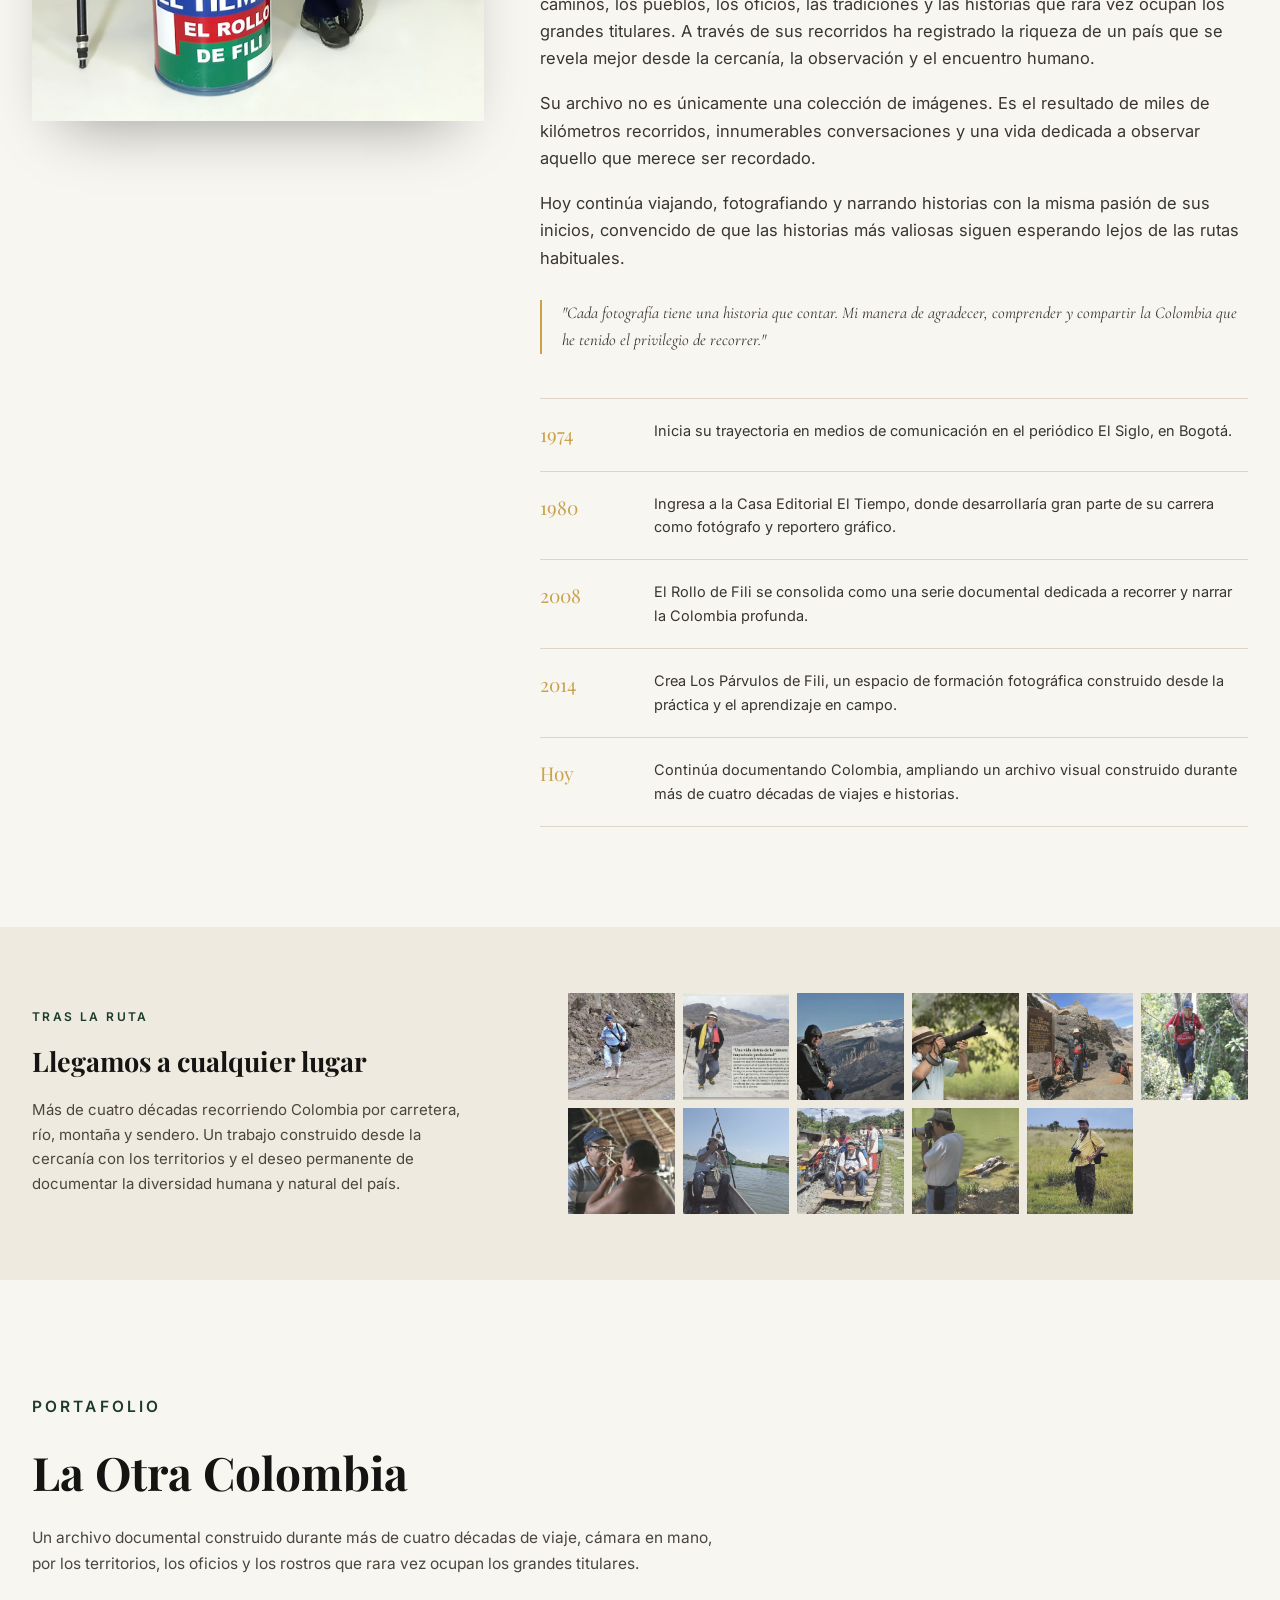
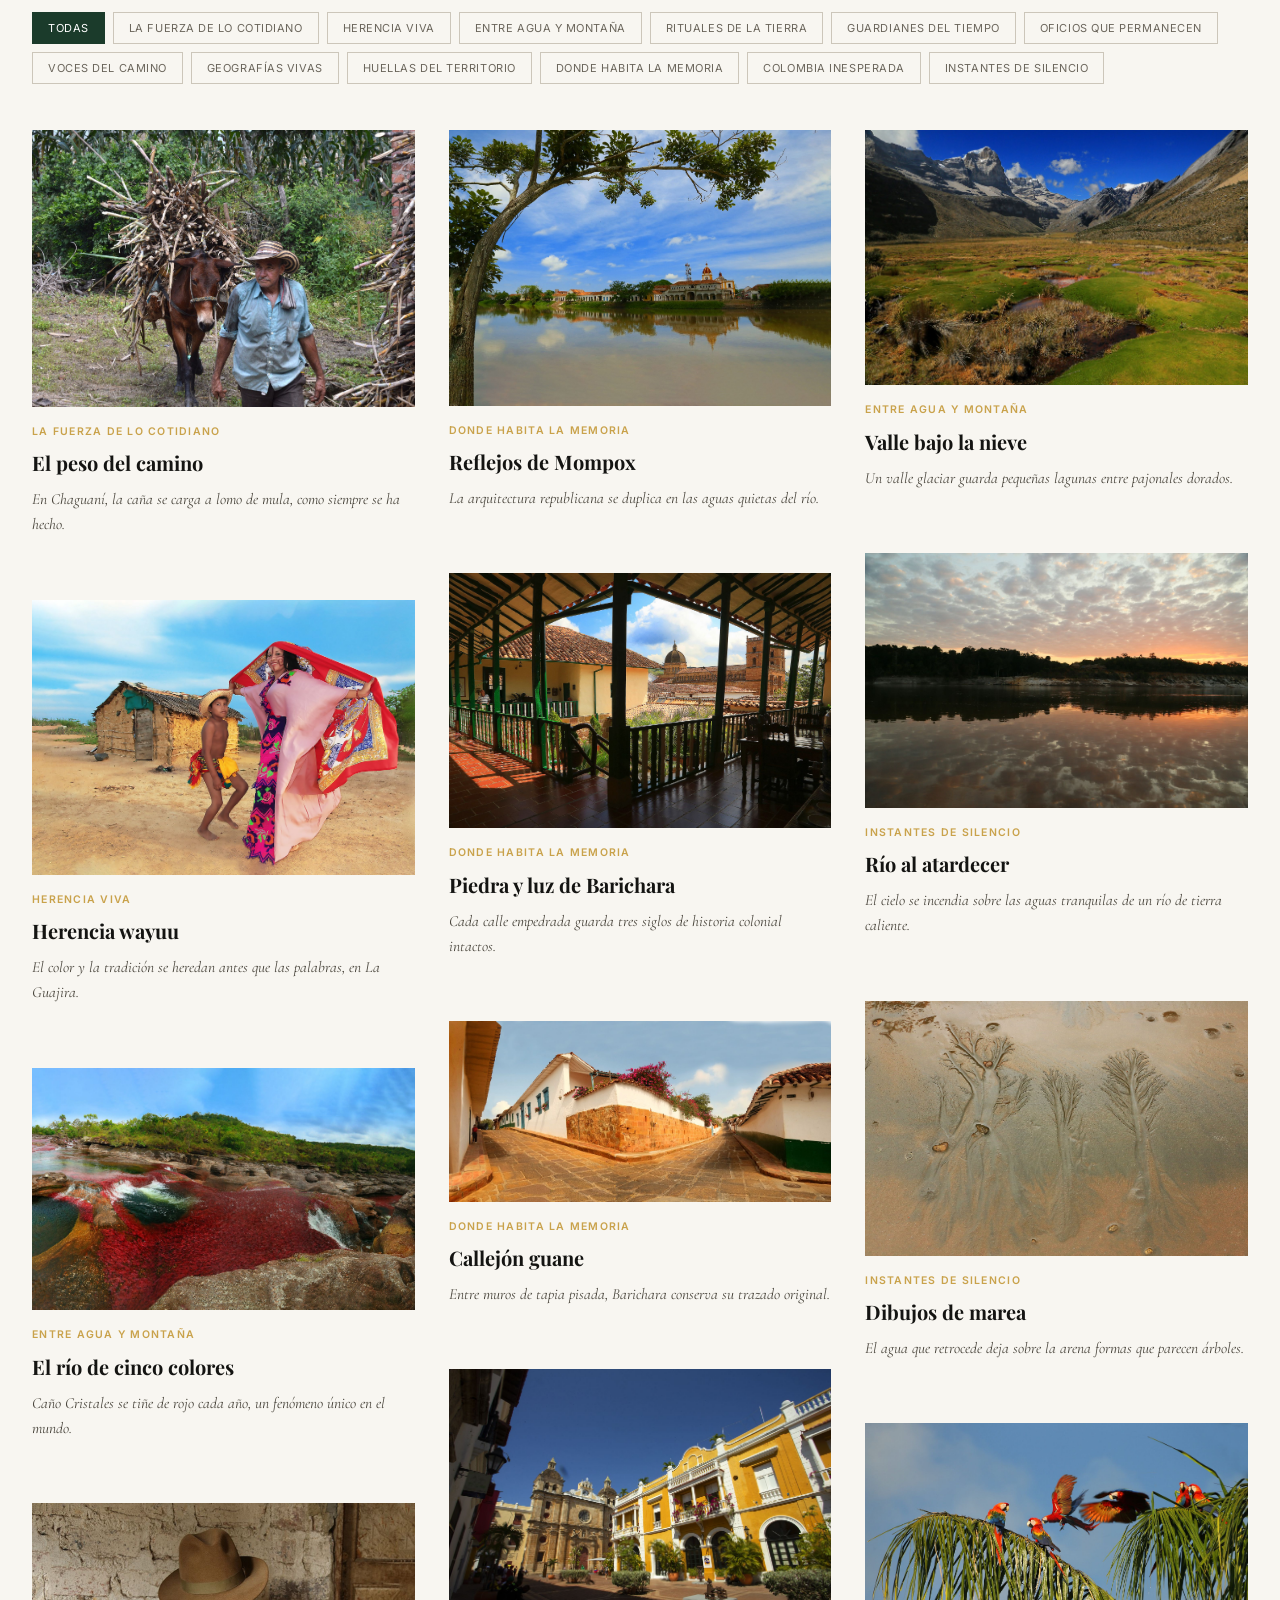
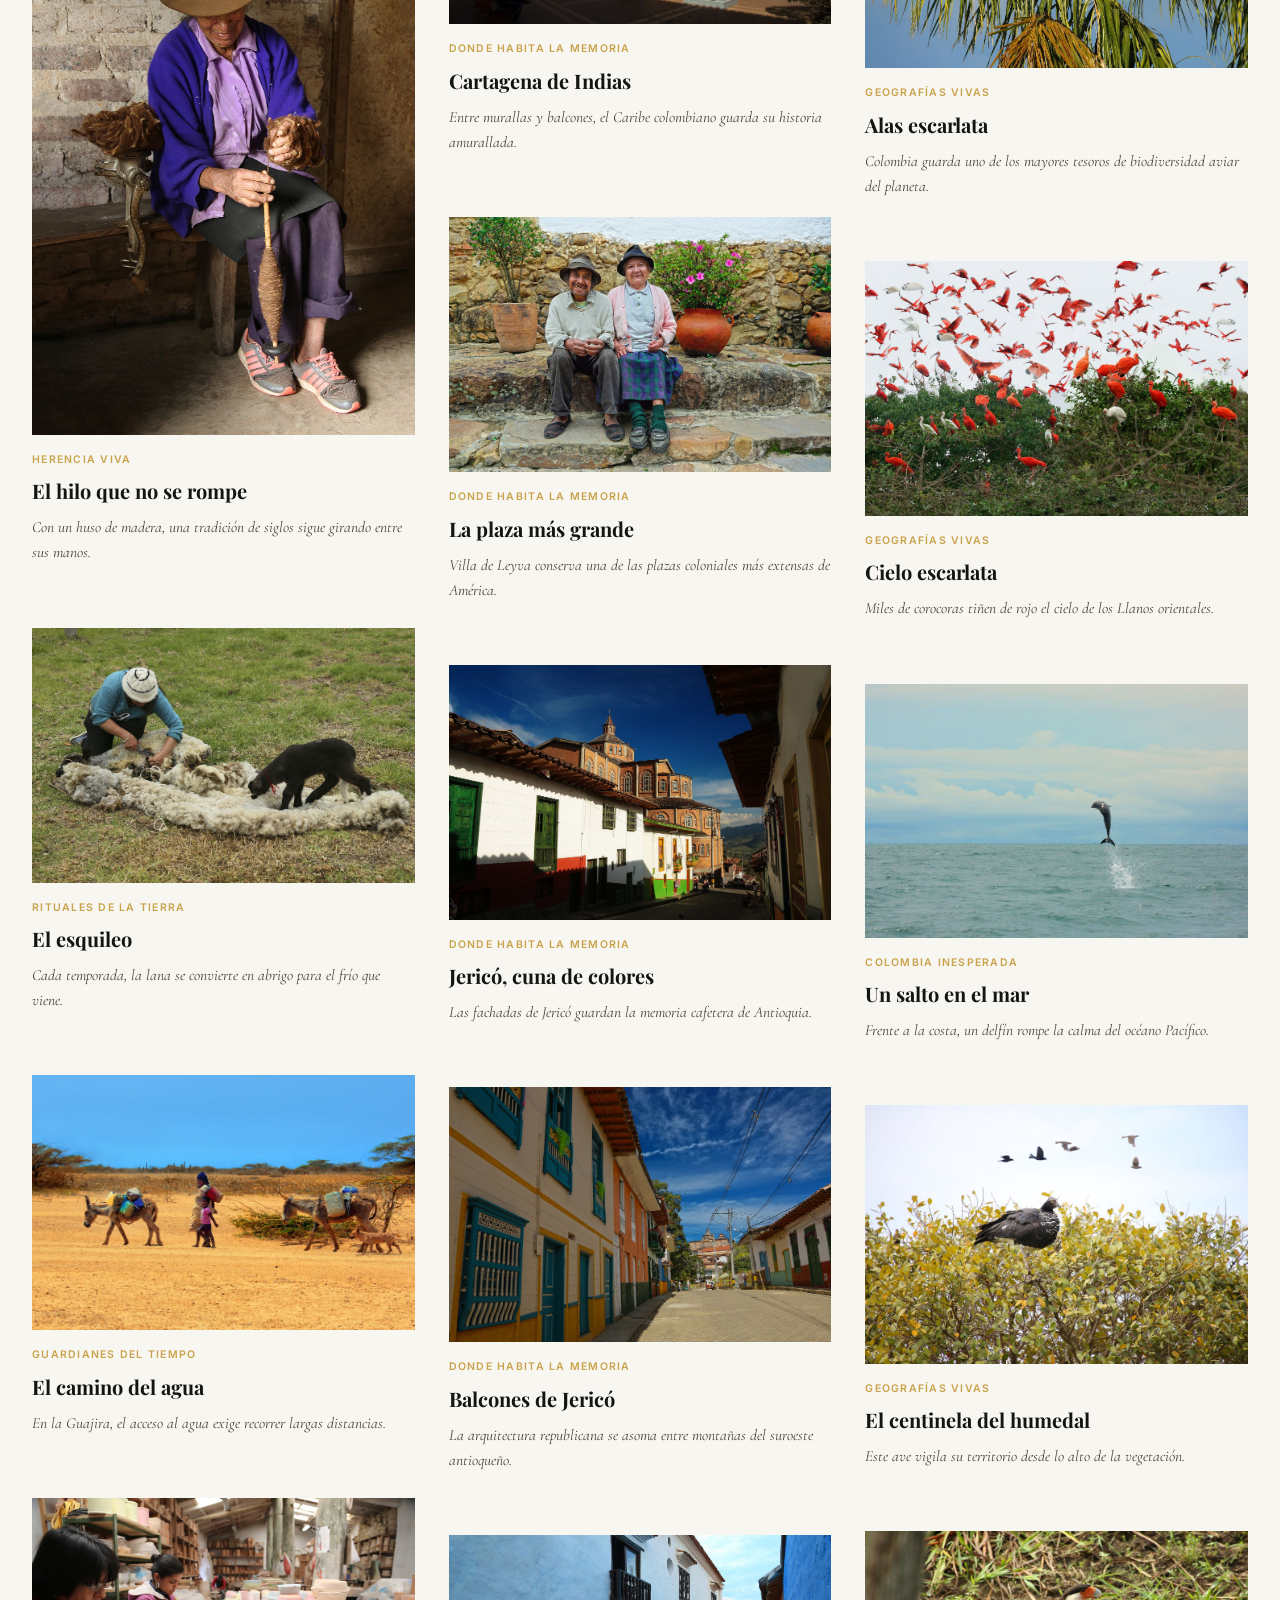
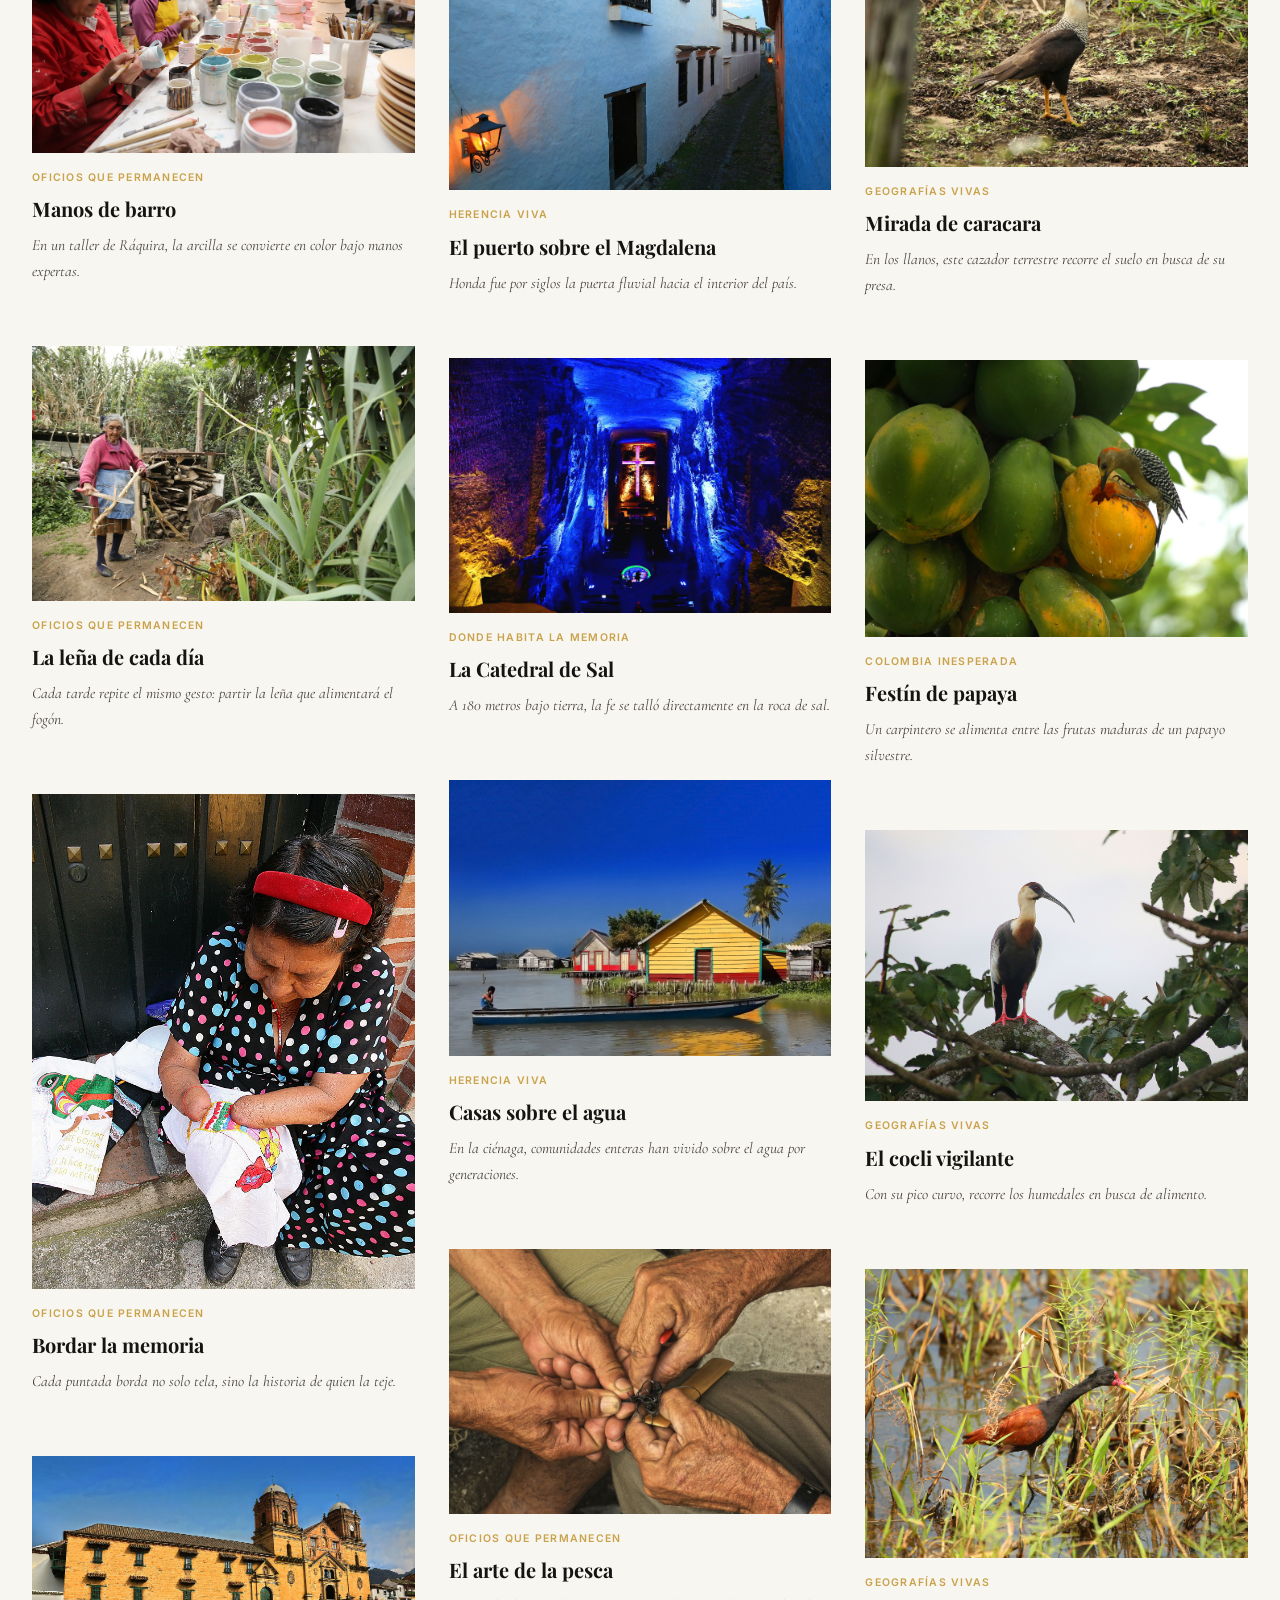
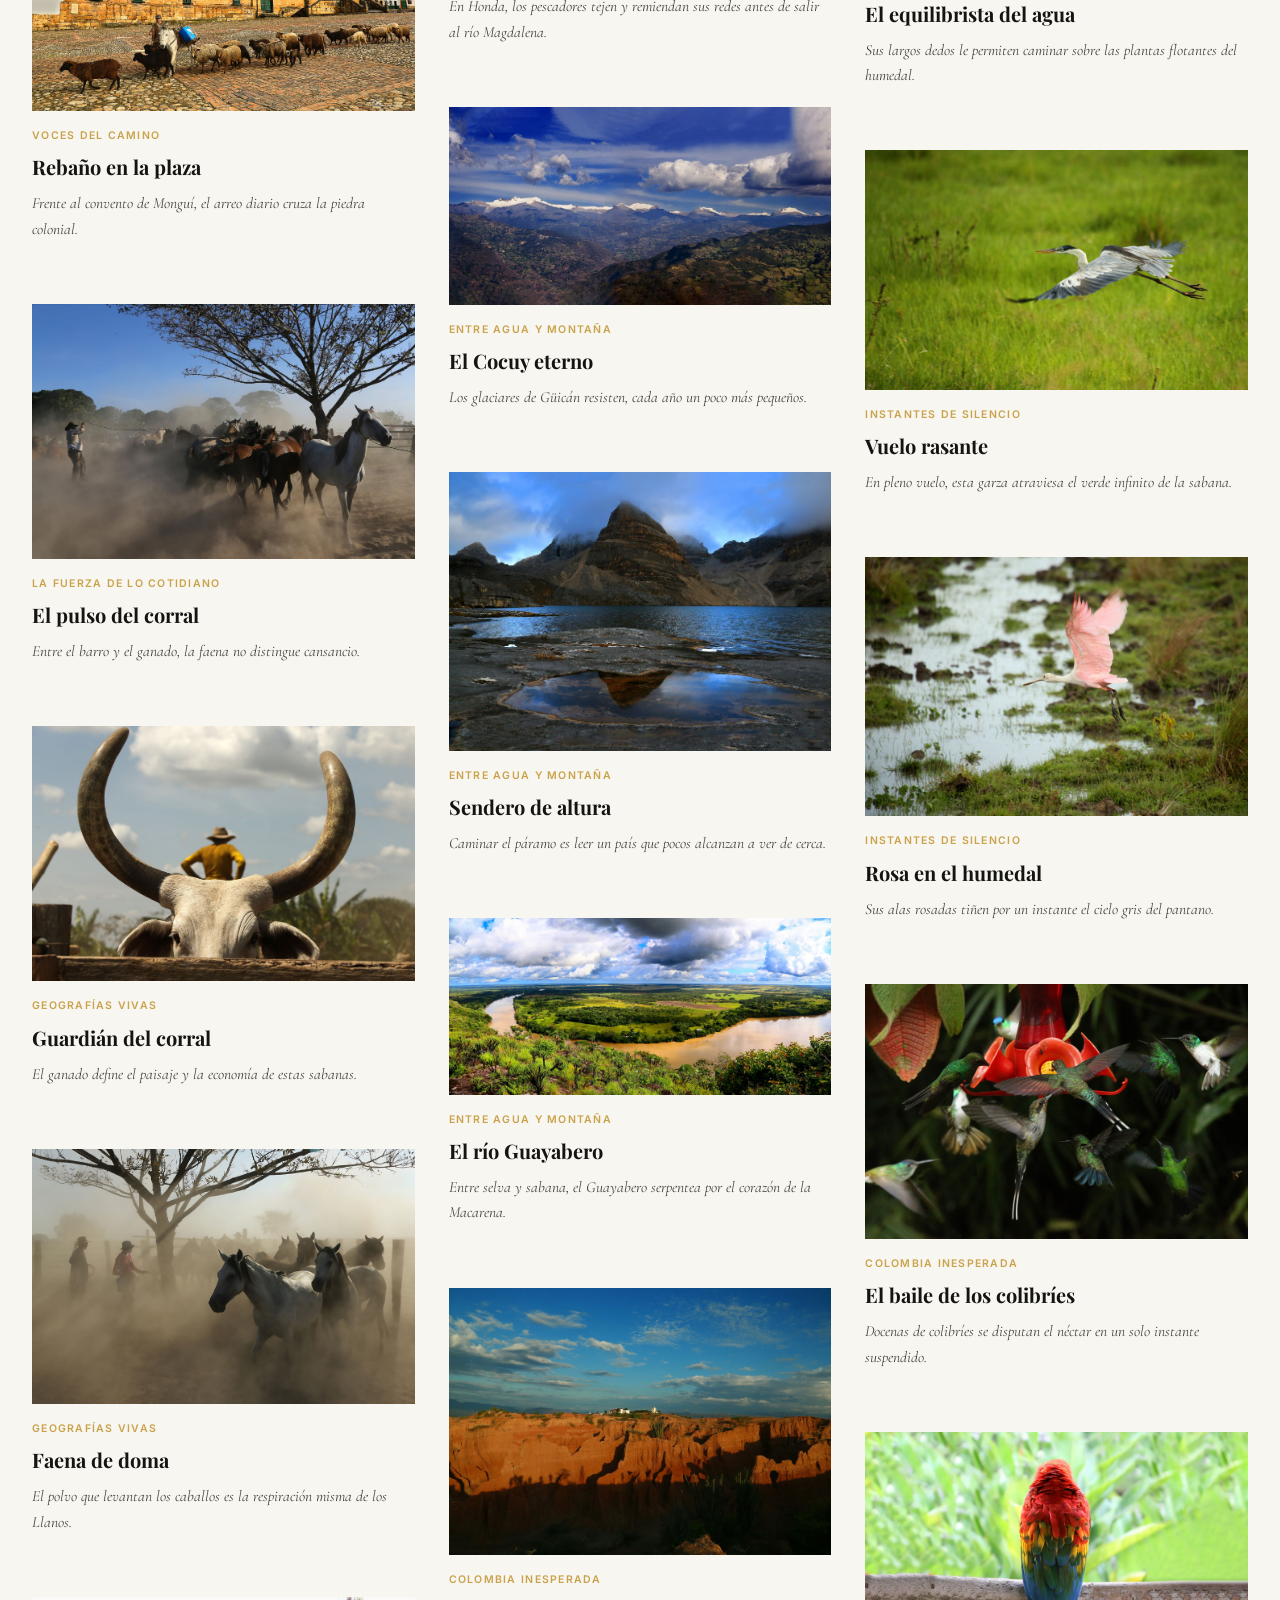
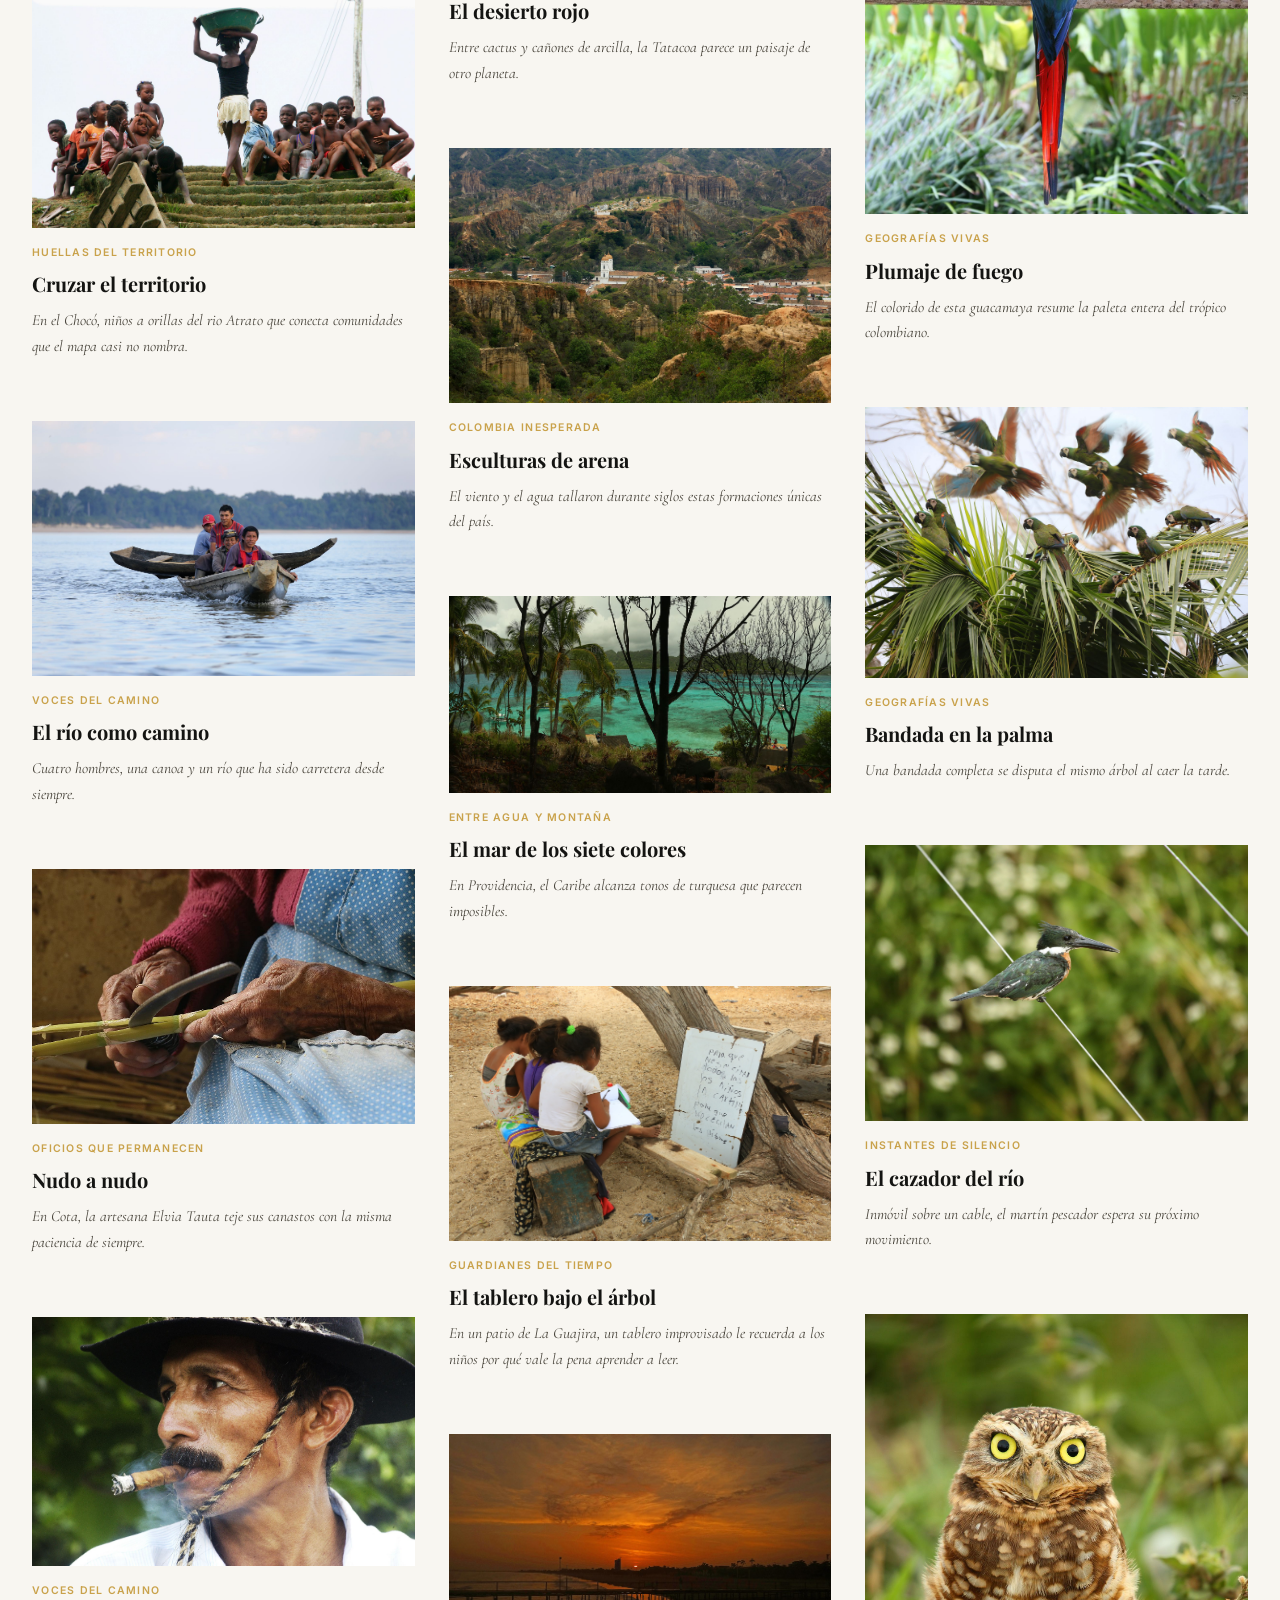
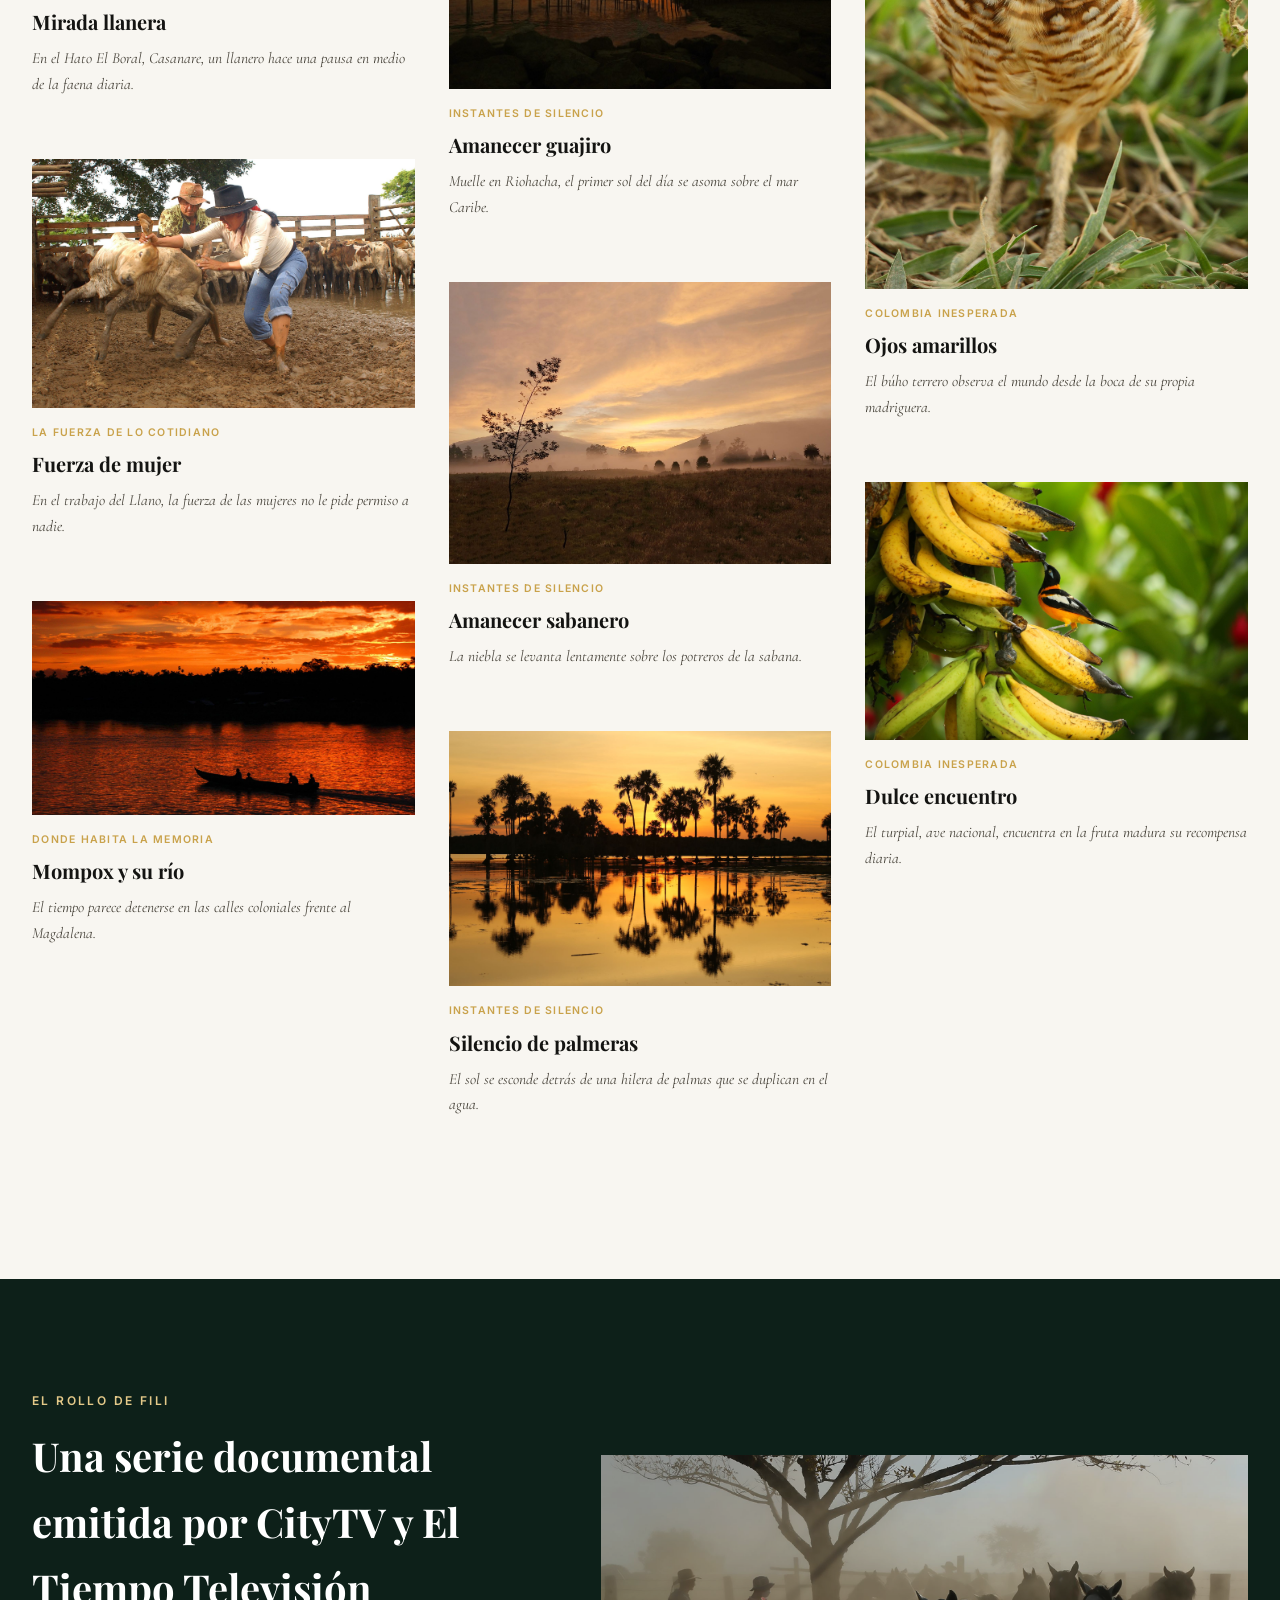
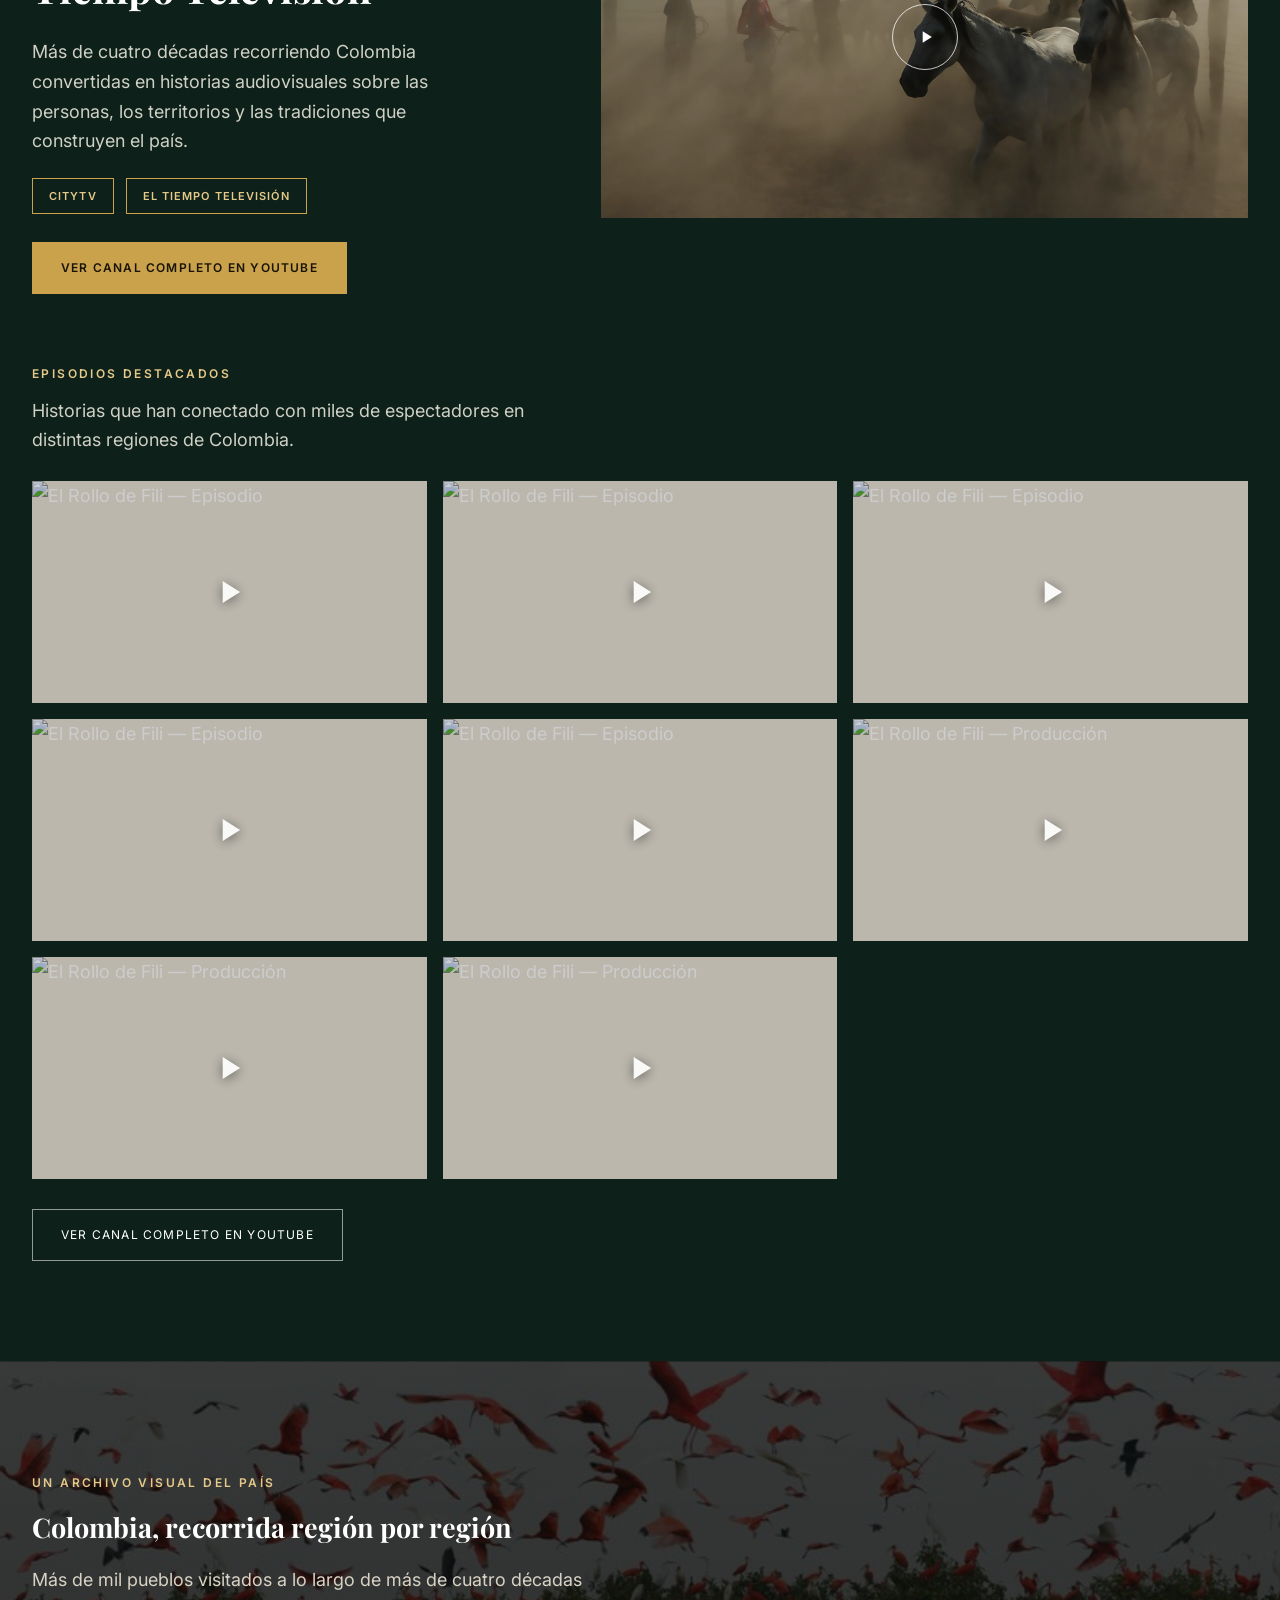
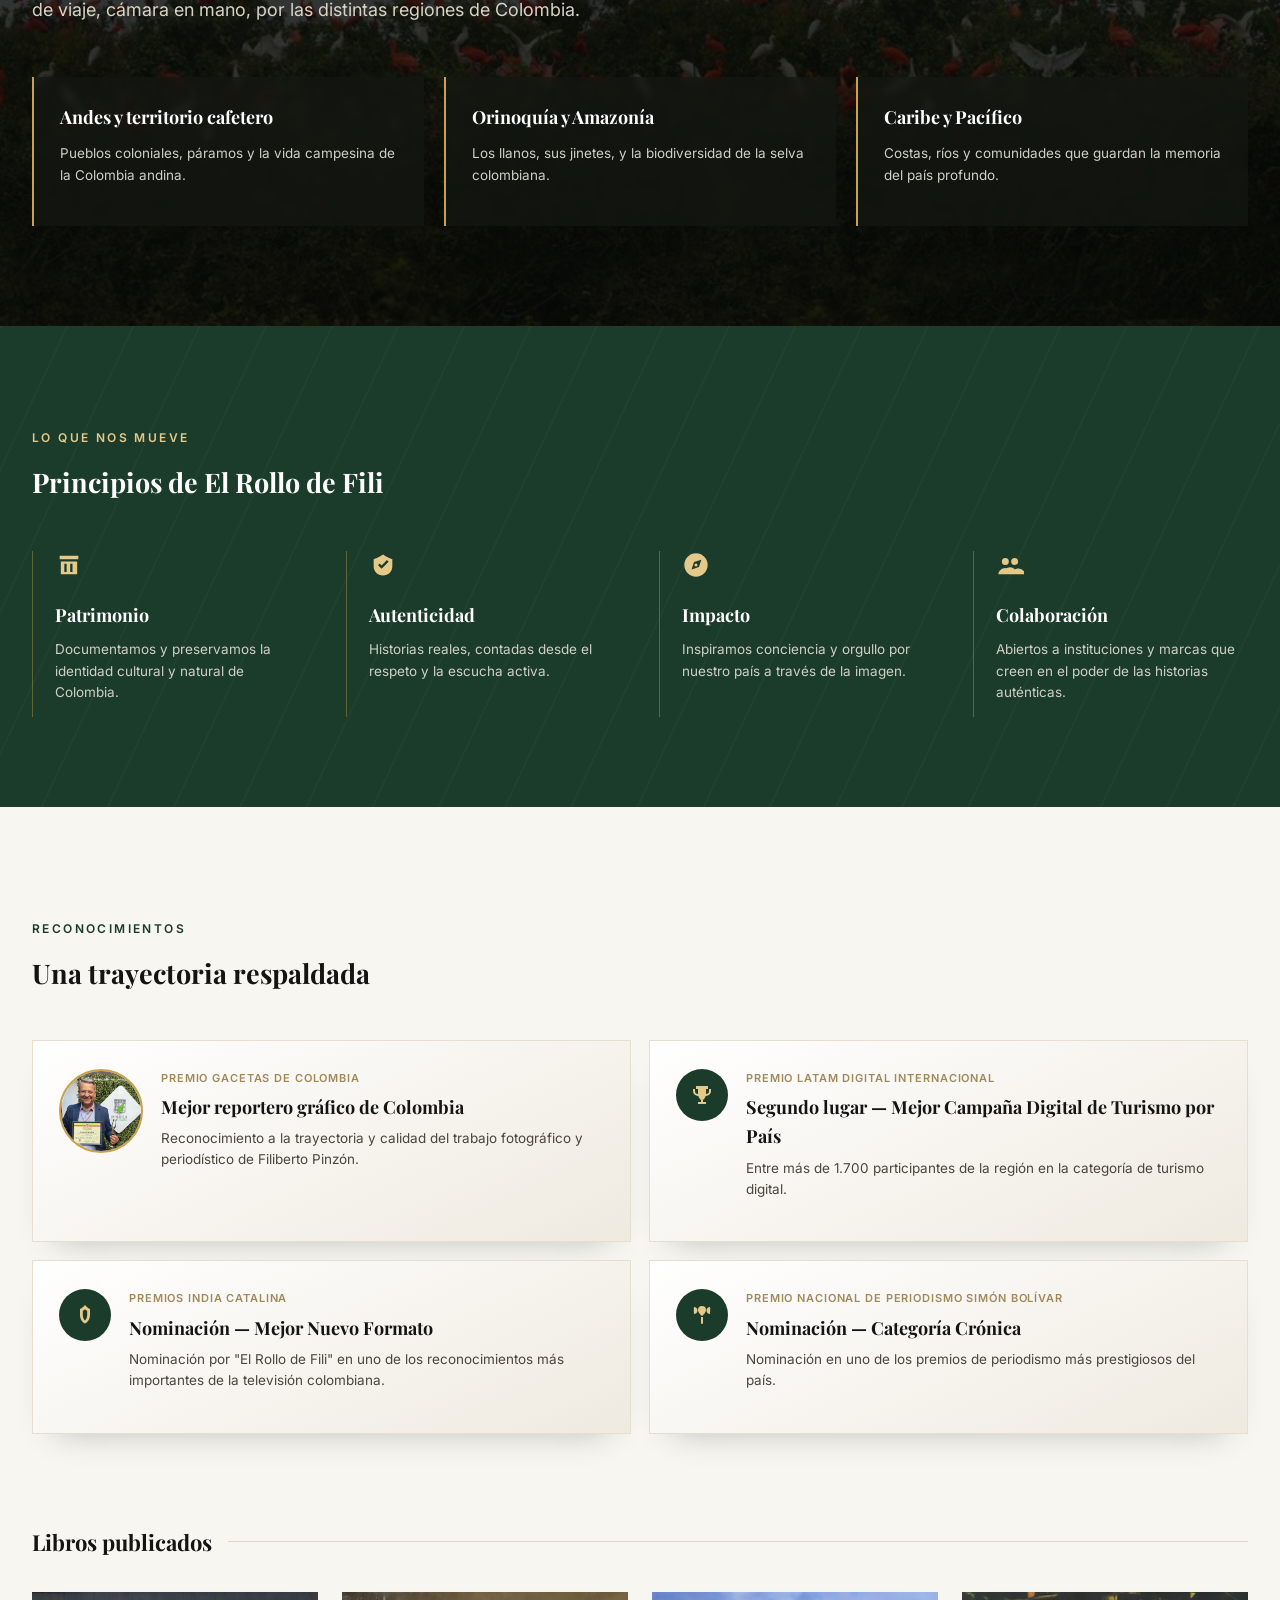
==== commit 1e32b3b3: "Update hero section with photographer's name and role" ====
--- a/index.html
+++ b/index.html
@@ -53,7 +53,10 @@
   <!-- HERO -->
   <section class="hero" id="inicio">
     <div class="hero-content">
-      <p class="hero-eyebrow">Filiberto Pinzón · Fotógrafo documental</p>
+      <p class="hero-eyebrow">
+    <span class="hero-name">FILIBERTO PINZÓN</span>
+    <span class="hero-role">FOTÓGRAFO DOCUMENTAL</span>
+</p>
       <h1>LA OTRA<br>COLOMBIA</h1>
       <p class="hero-tagline">Historias reales. Rostros auténticos.</p>
       <p class="hero-cta-line">Conferencias, proyectos editoriales, exposiciones y alianzas para contar la Colombia que merece ser recordada.</p>
--- a/style.css
+++ b/style.css
@@ -86,7 +86,7 @@
 .site-header.solid{ background:rgba(15,17,14,.88); backdrop-filter:blur(10px); }
 .brand{ display:flex; align-items:center; gap:12px; color:#fff; }
 .brand-logo{ height:38px; width:auto; display:block; }
-.brand .name{ font-family:"Playfair Display",serif; font-size:30px; letter-spacing:.02em; line-height:1.15; }
+.brand .name{ font-family:"Playfair Display",serif; font-size:20px; letter-spacing:.02em; line-height:1.15; }
 .brand .sub{ font-family:"Inter",sans-serif; font-size:10px; letter-spacing:.22em; opacity:.75; }
 
 .main-nav{ display:none; }
@@ -123,13 +123,26 @@
 }
 .hero-content{ position:relative; z-index:2; padding:0 32px 74px; max-width:860px; }
 .hero-eyebrow{
+    display:flex;
+    flex-direction:column;
+    gap:4px;
+
+    text-transform:uppercase;
+    text-shadow:0 2px 6px rgba(0,0,0,.55);
+}
+
+.hero-name{
     font-size:15px;
+    font-weight:700;
+    letter-spacing:.22em;
+    color:#F5E3B4;
+}
+
+.hero-role{
+    font-size:12px;
     font-weight:400;
-    letter-spacing:.18em;
-    text-transform:uppercase;
-    color:#F5E3B4;
-    white-space:nowrap;
-    text-shadow:0 2px 6px rgba(0,0,0,.55);
+    letter-spacing:.30em;
+    color:rgba(255,255,255,.78);
 }
 .hero-content h1{ font-size:clamp(38px,7vw,74px); font-weight:800; line-height:1.02; color:#fff; margin-top:14px; }
 .hero-tagline{
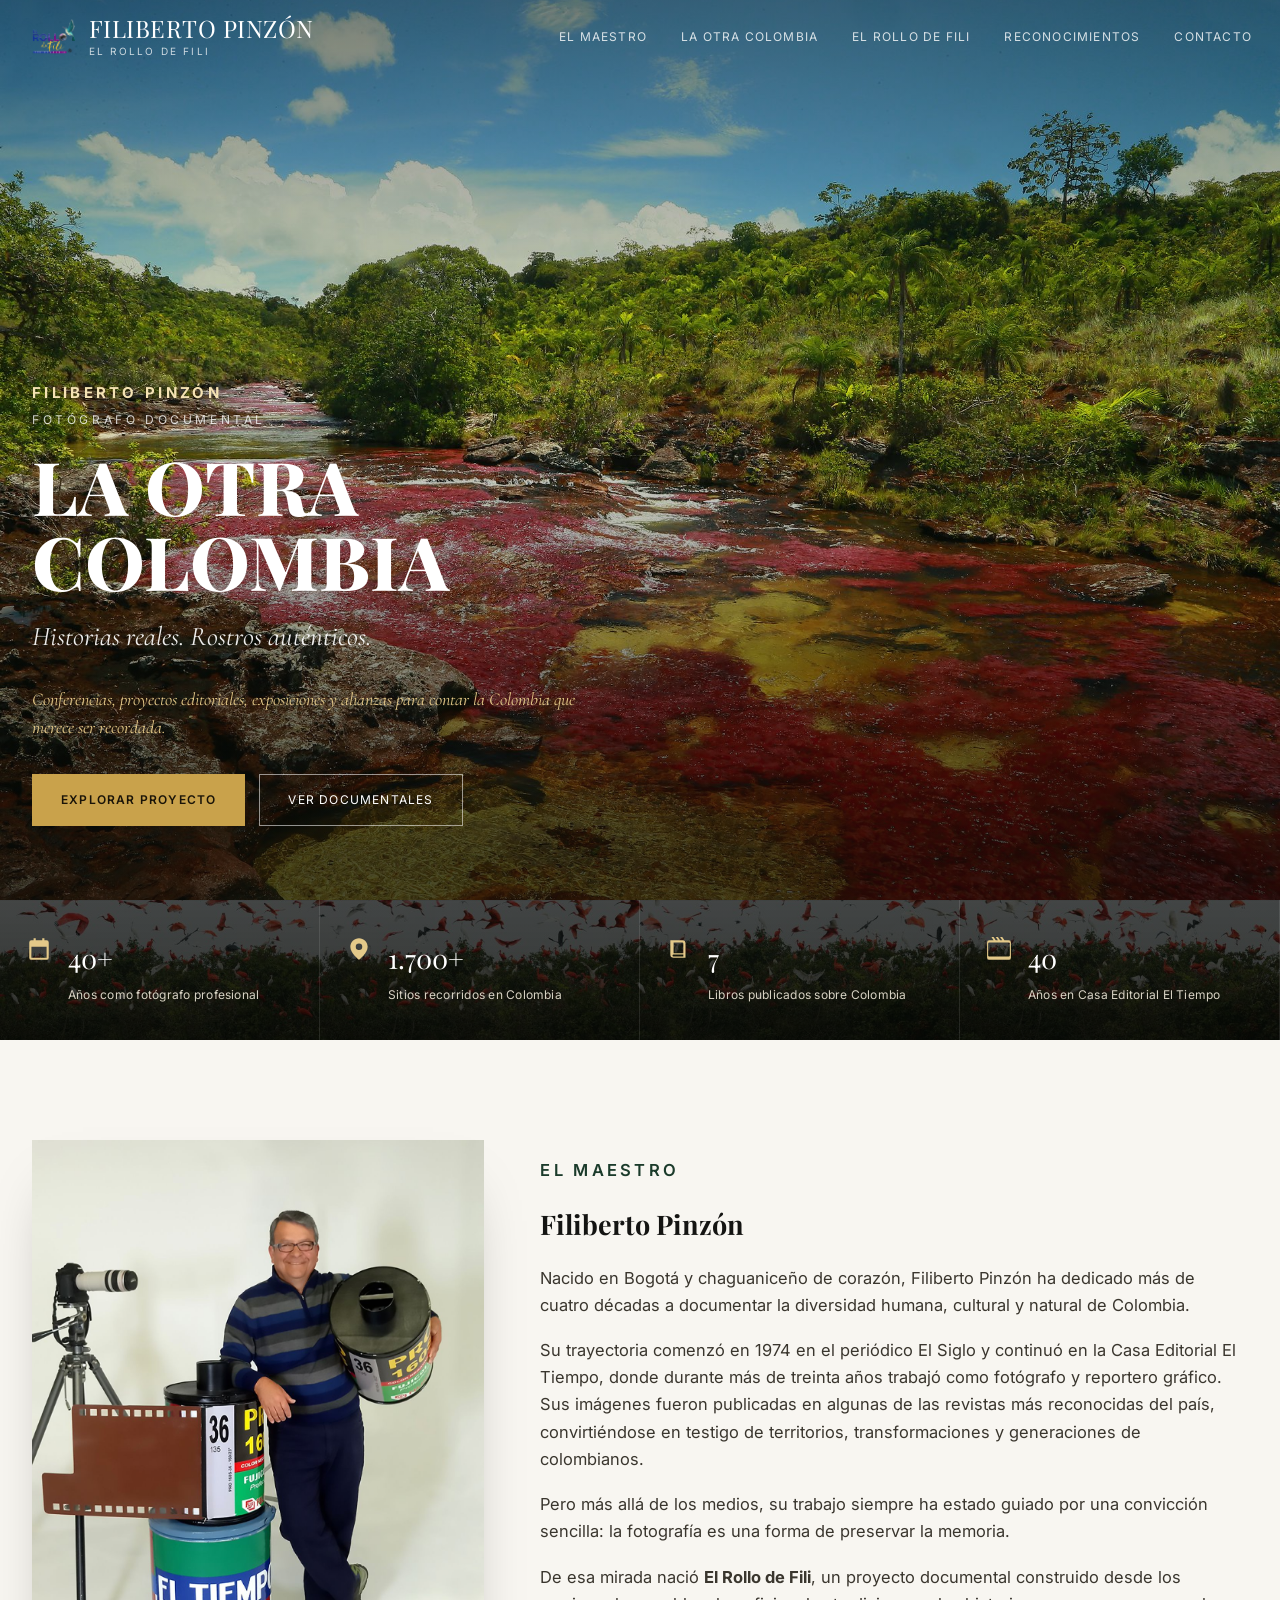
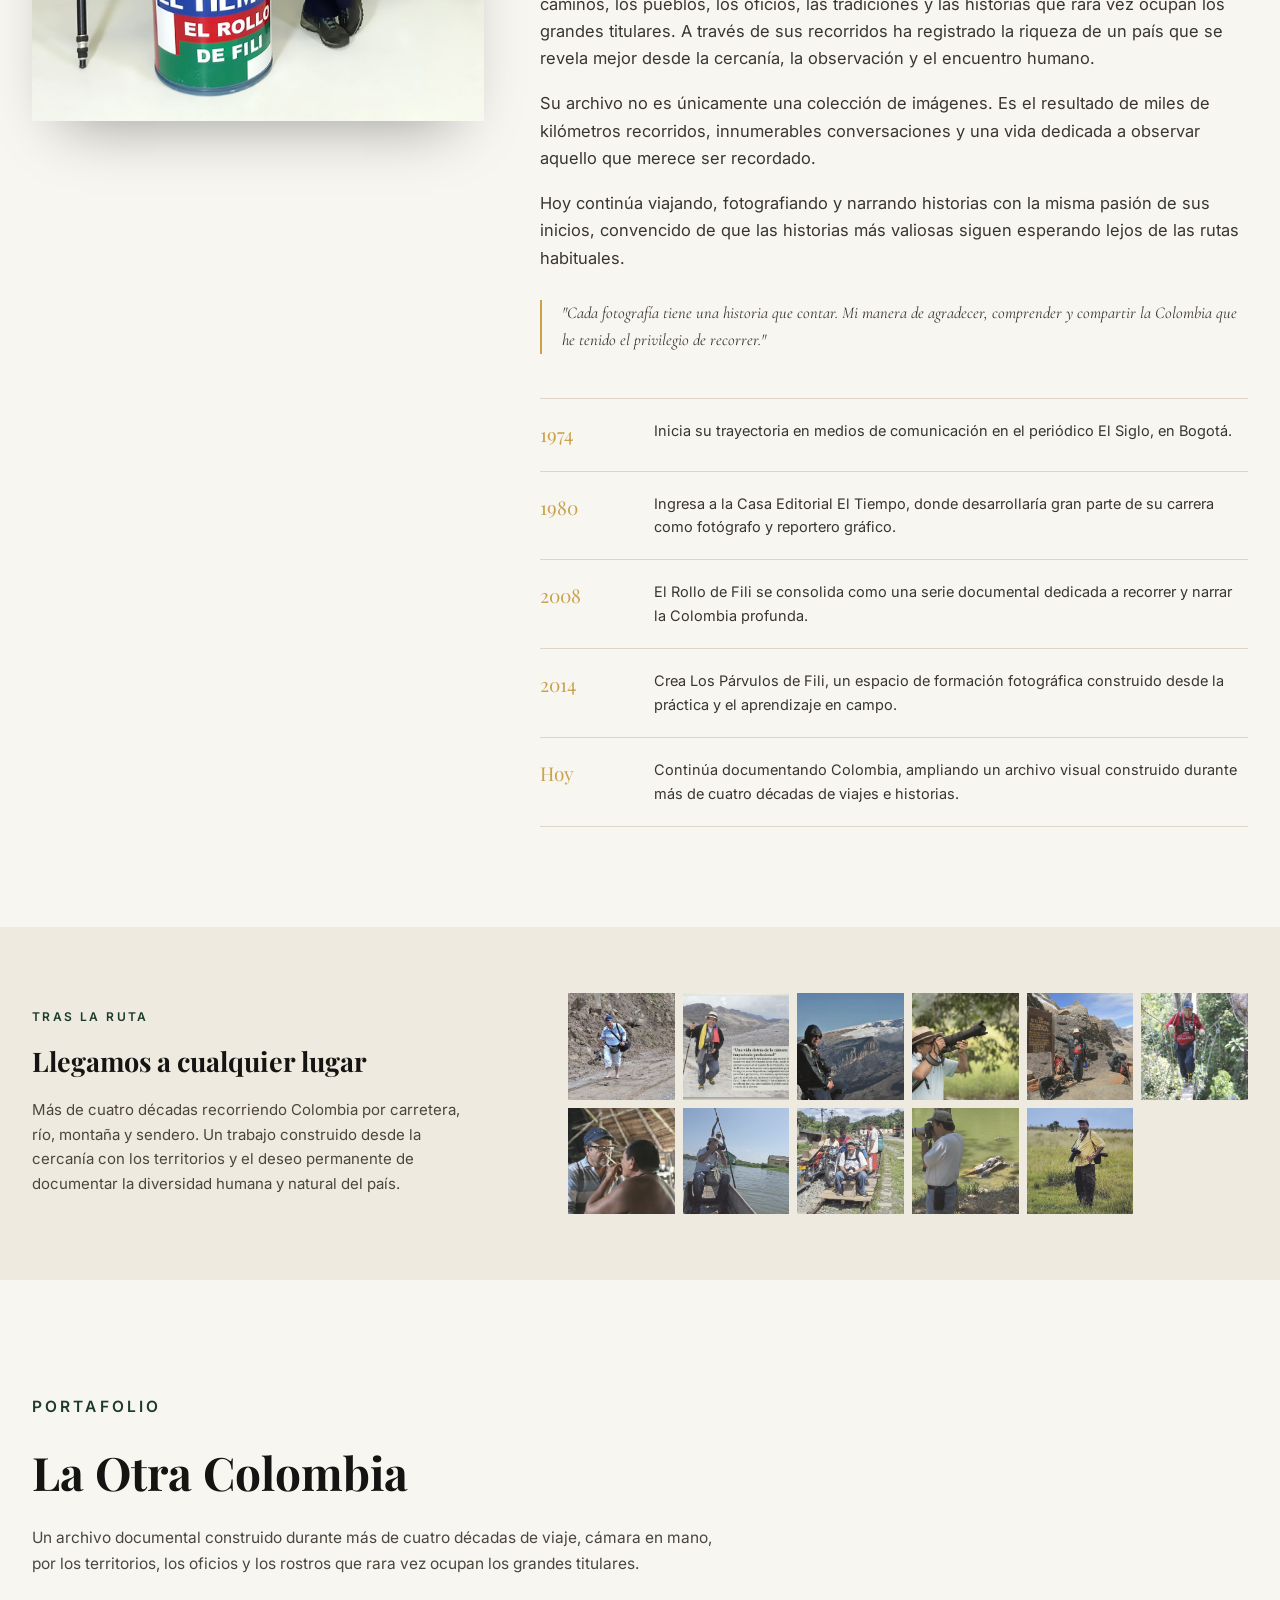
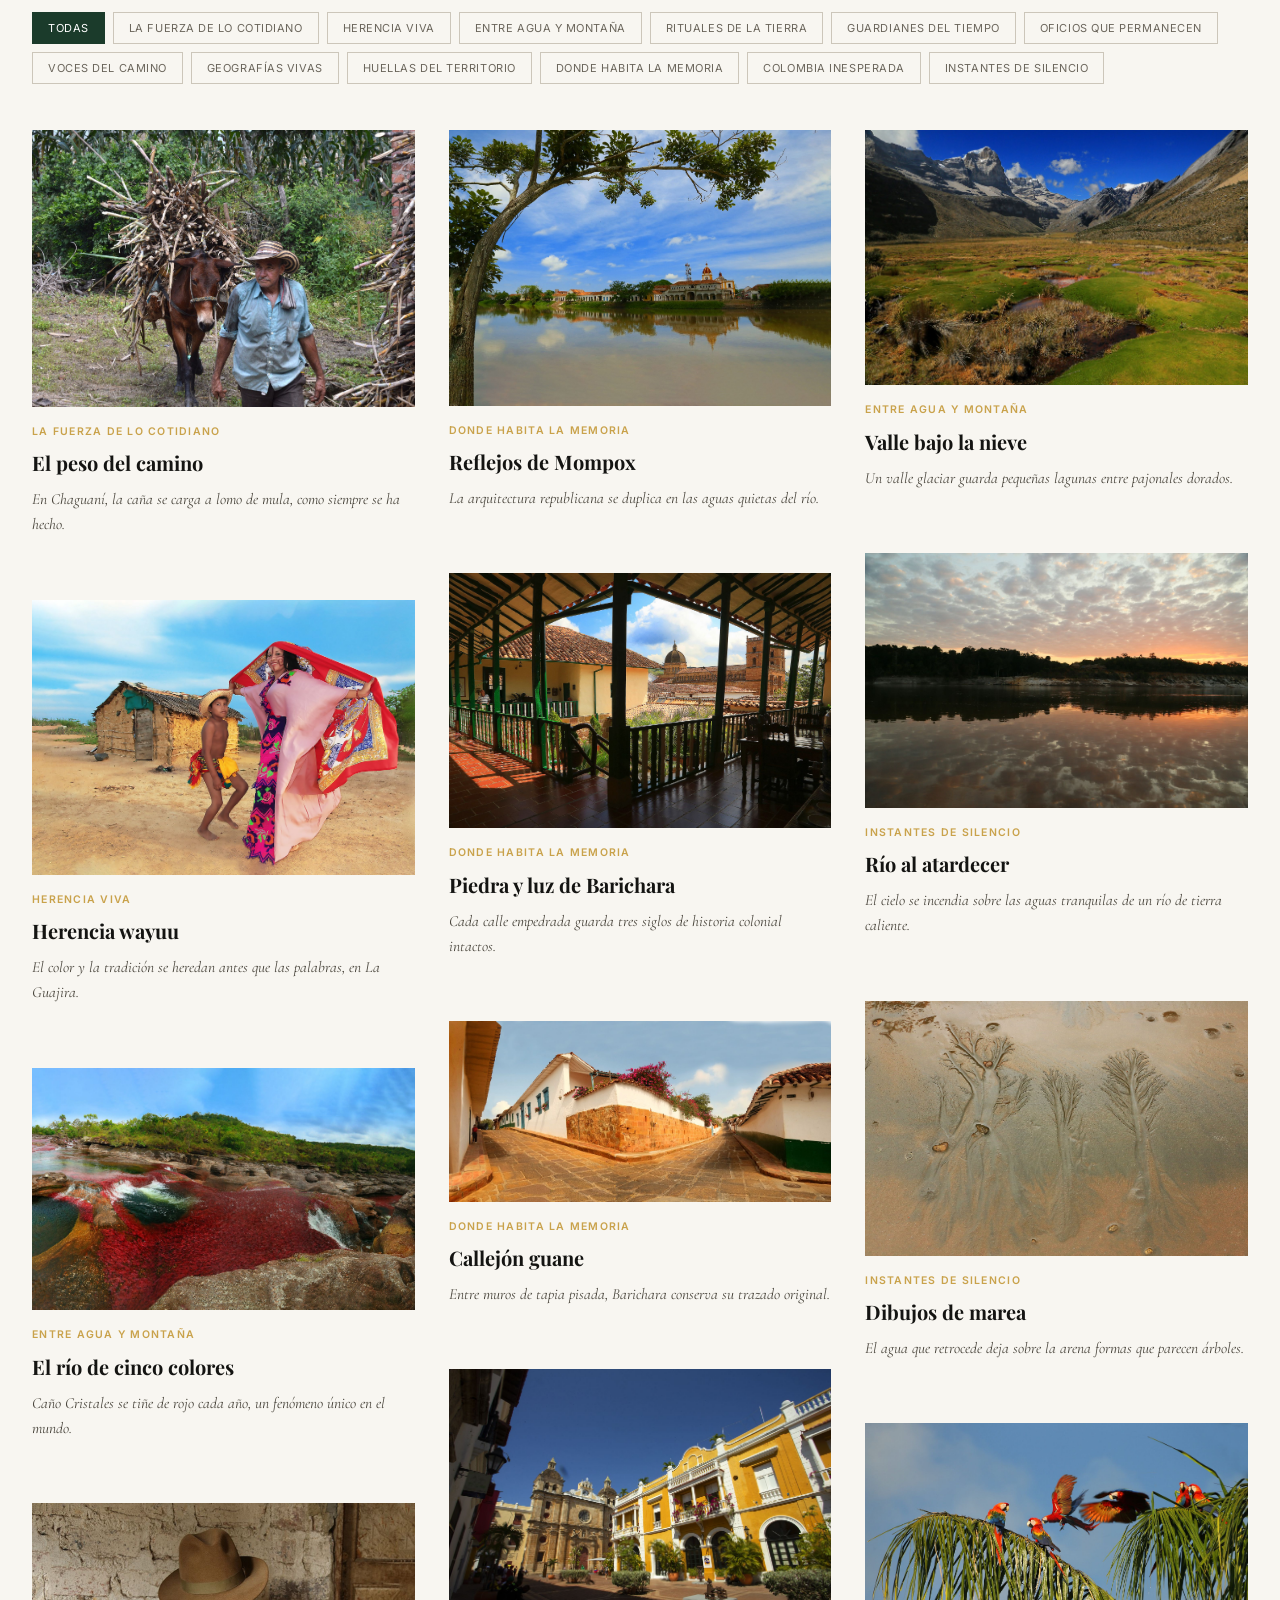
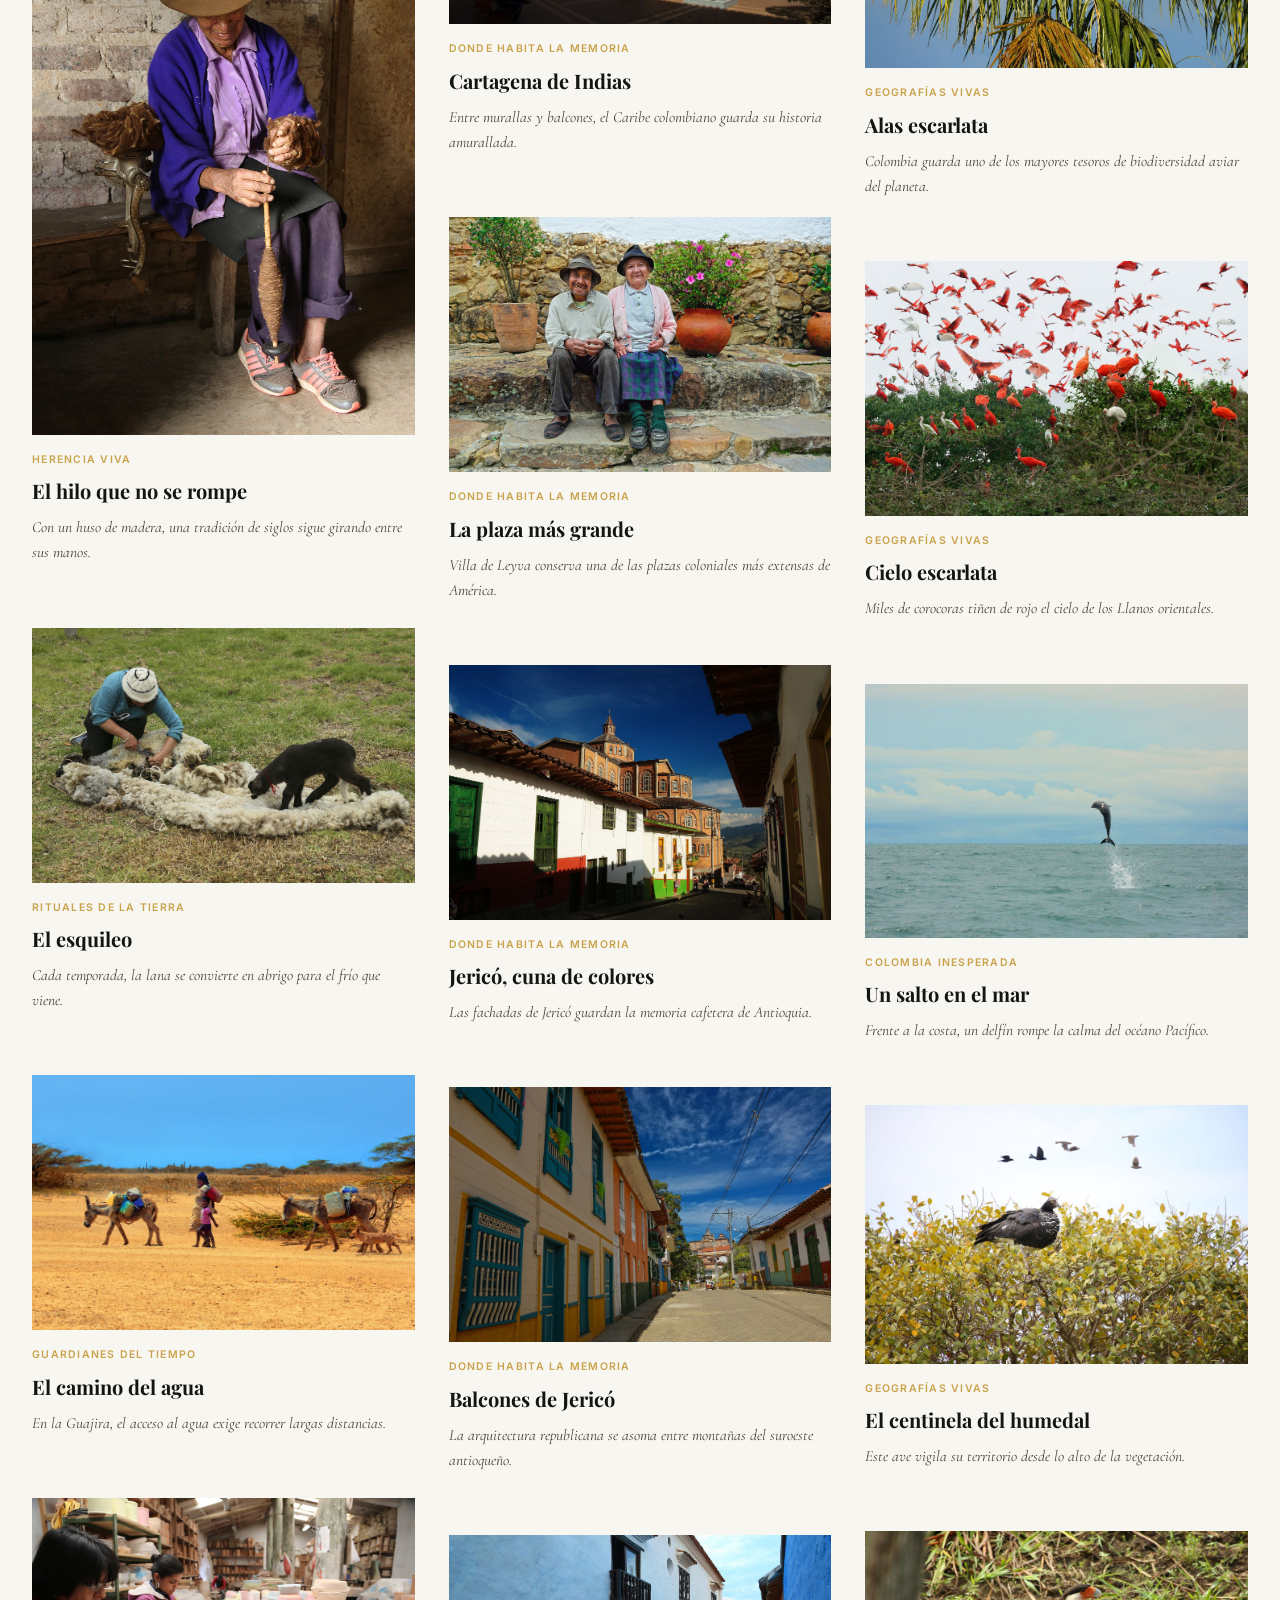
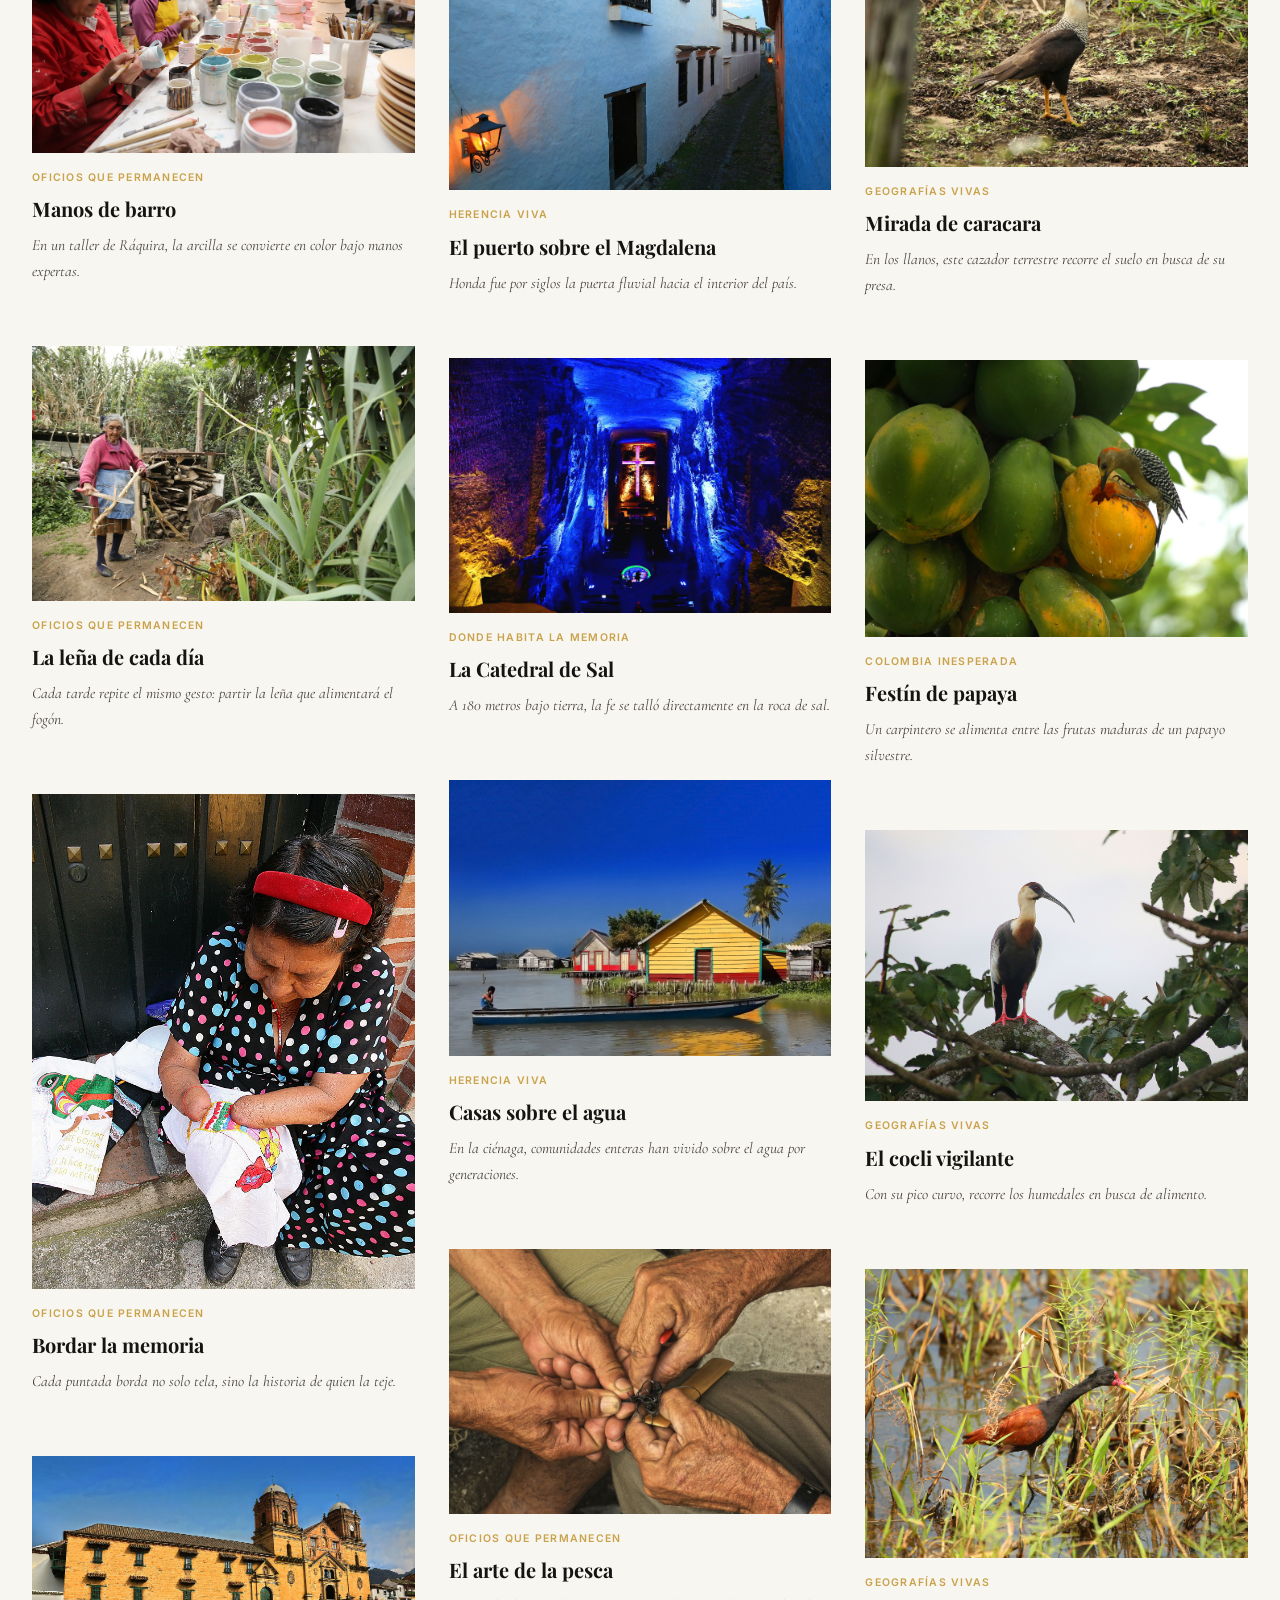
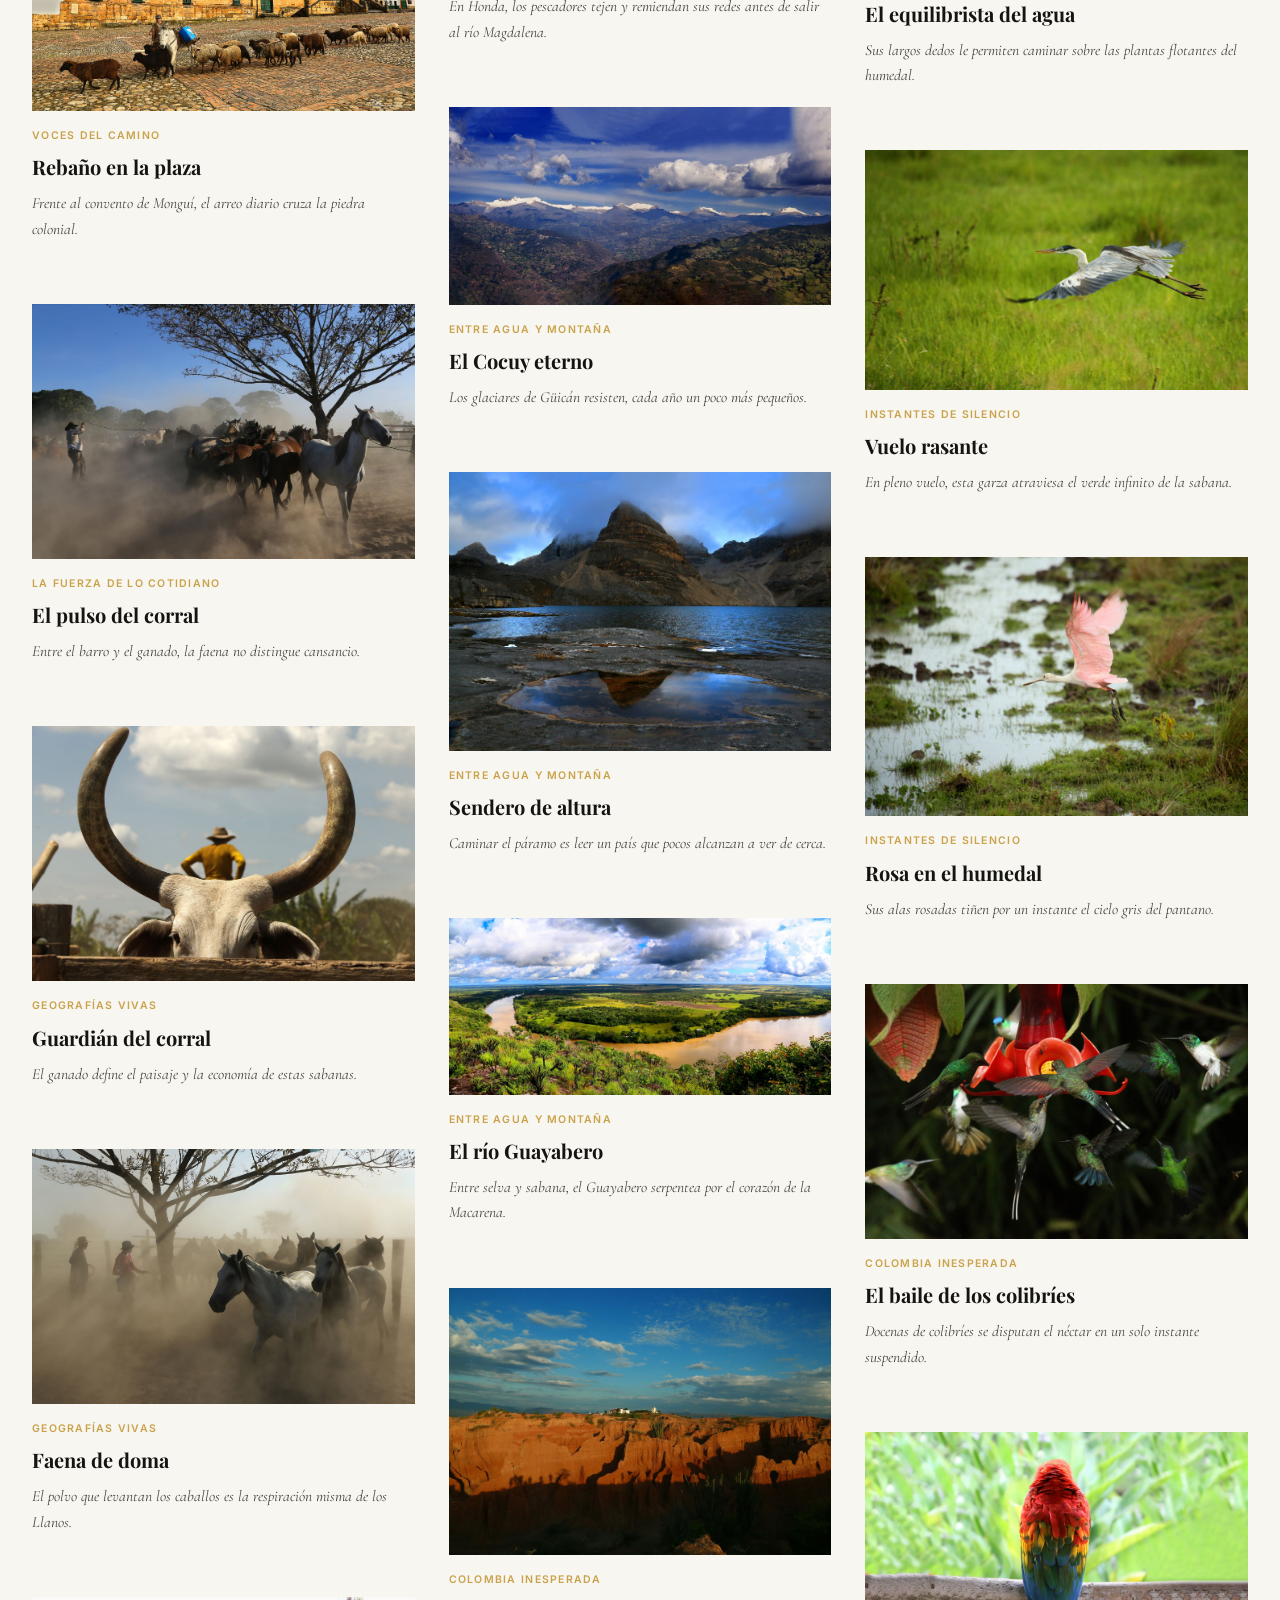
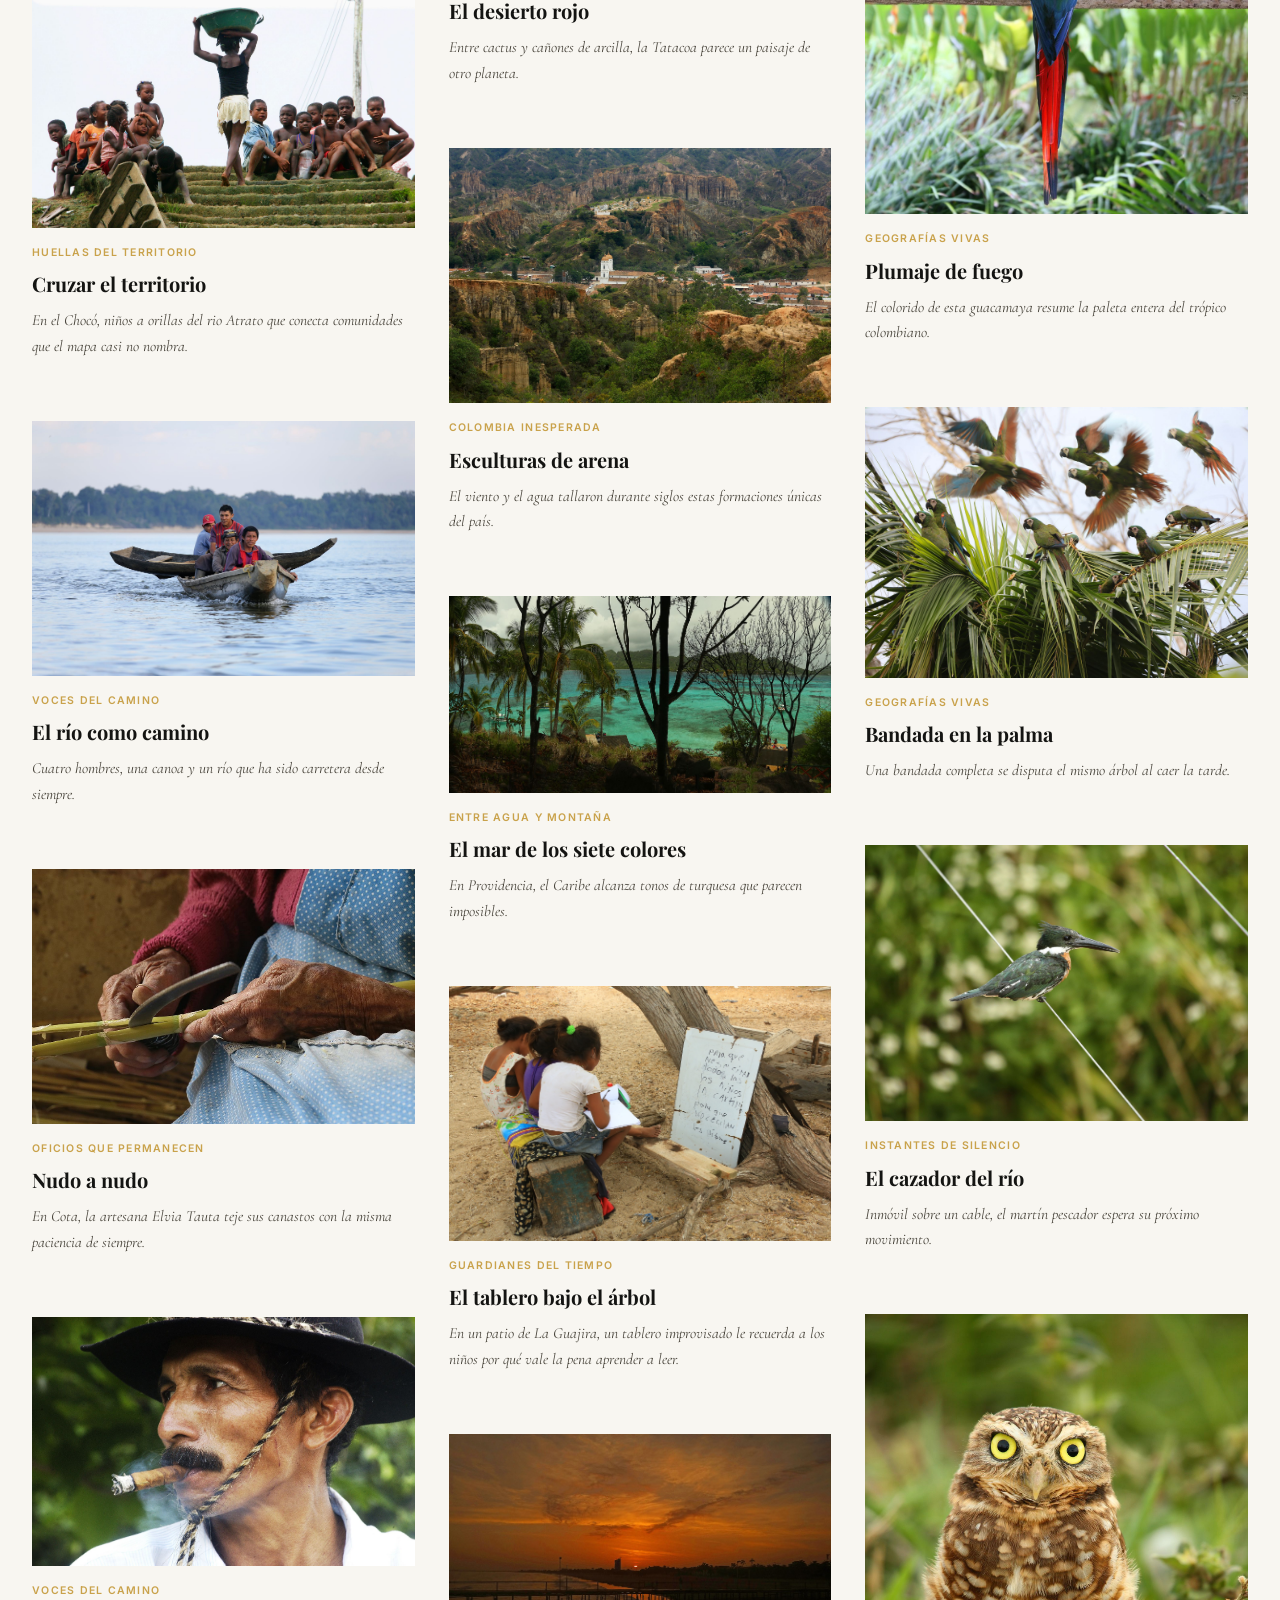
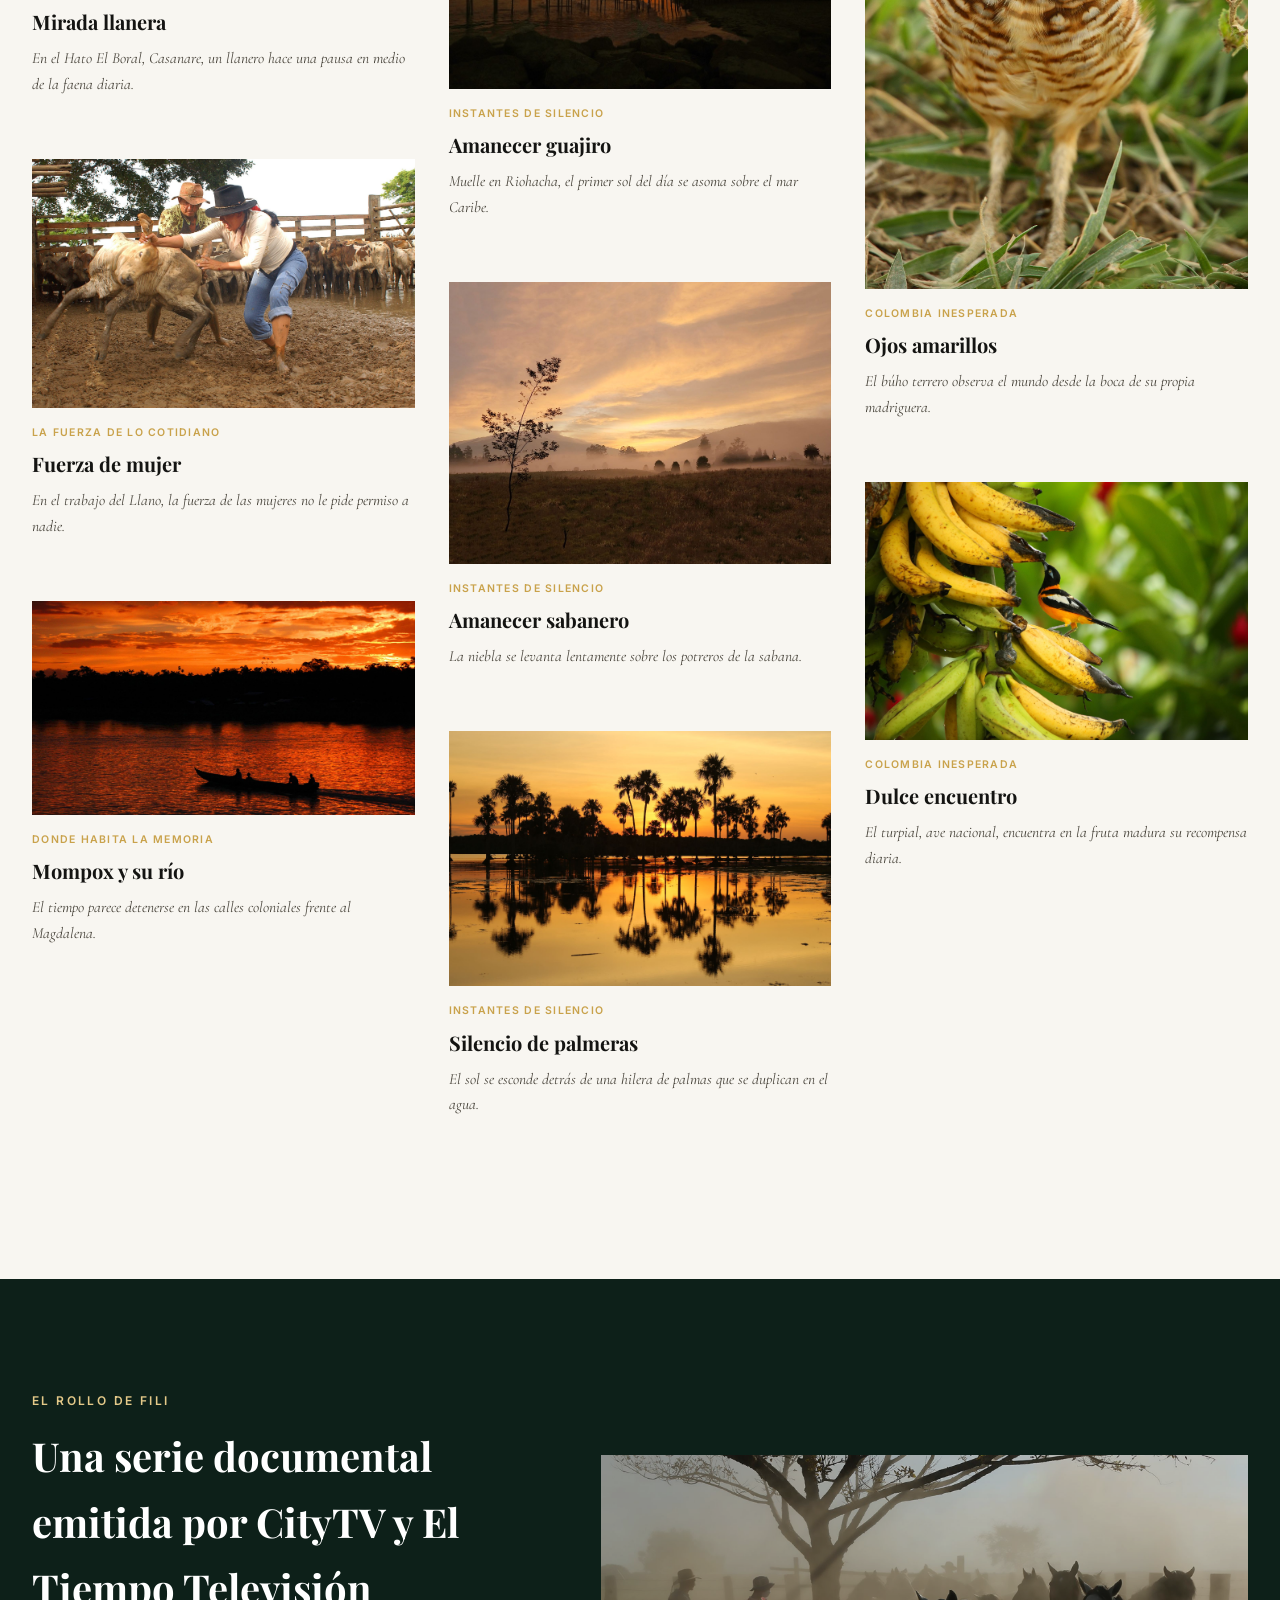
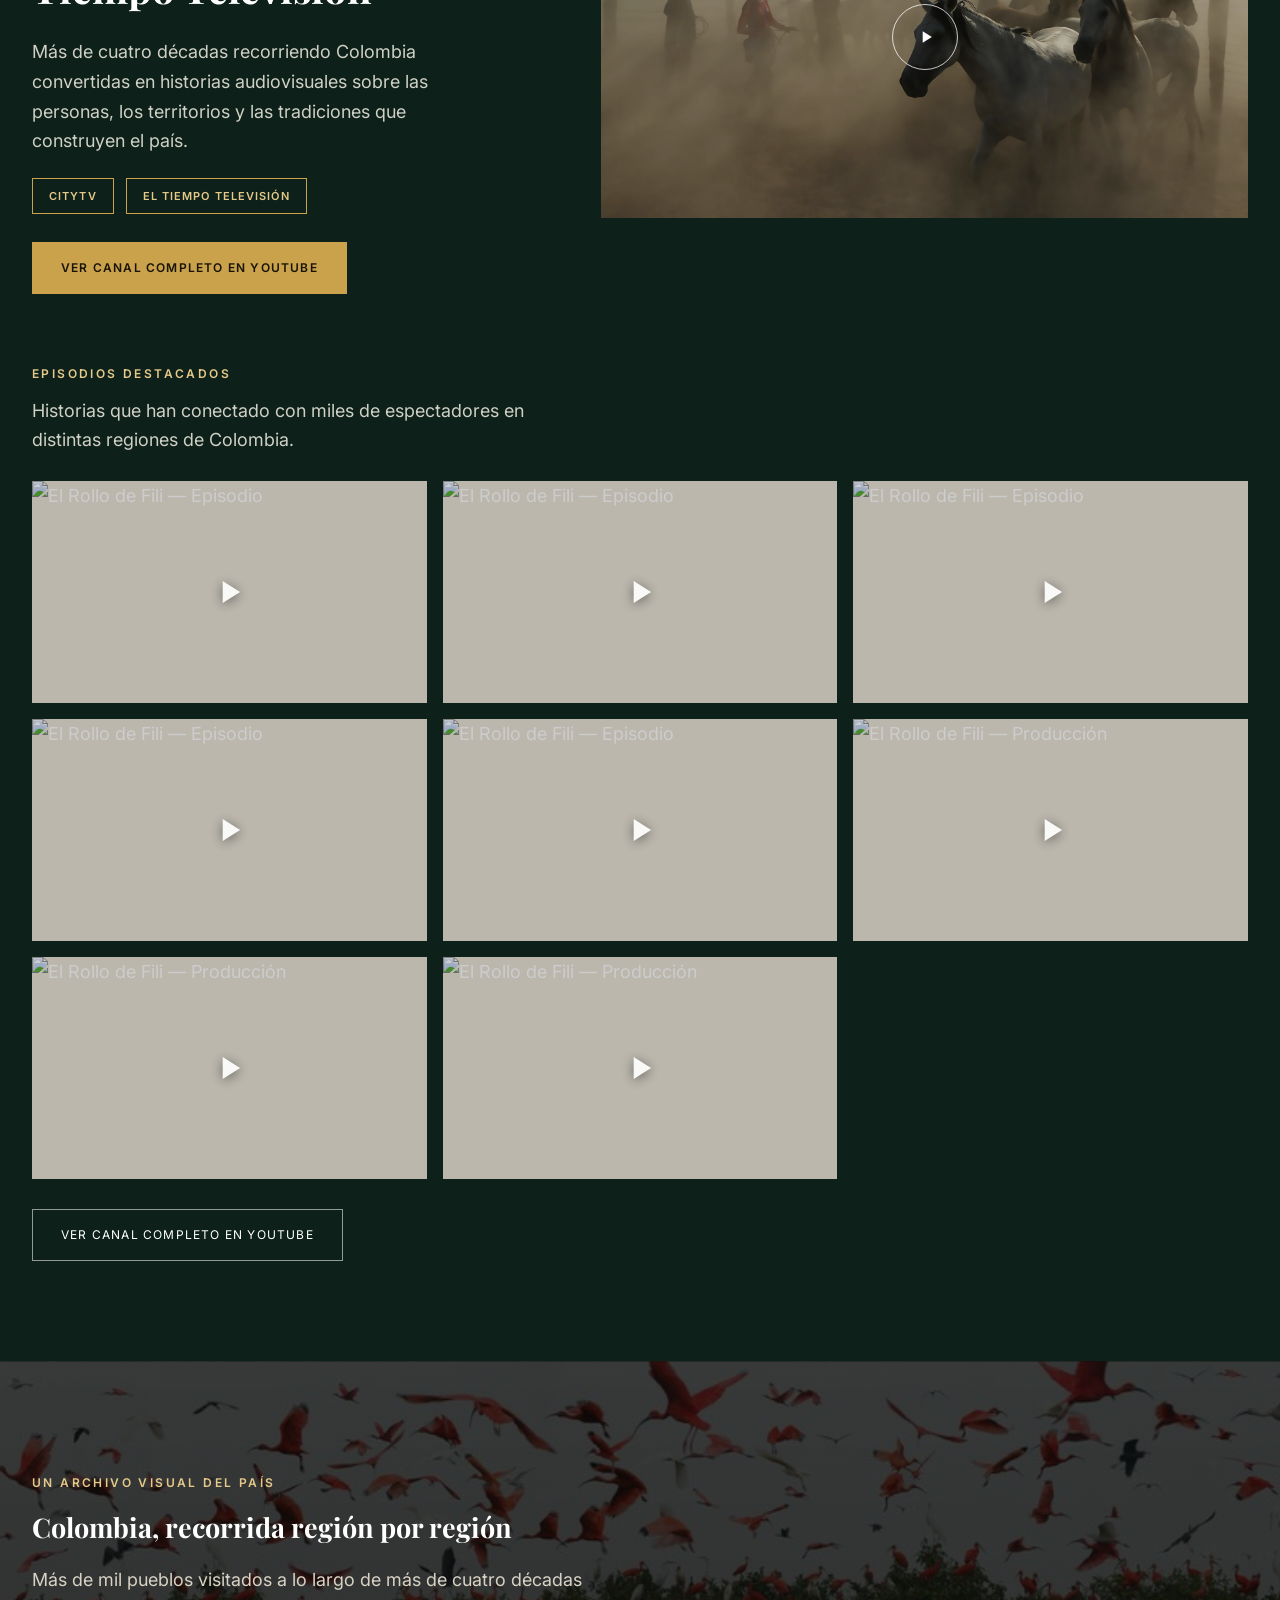
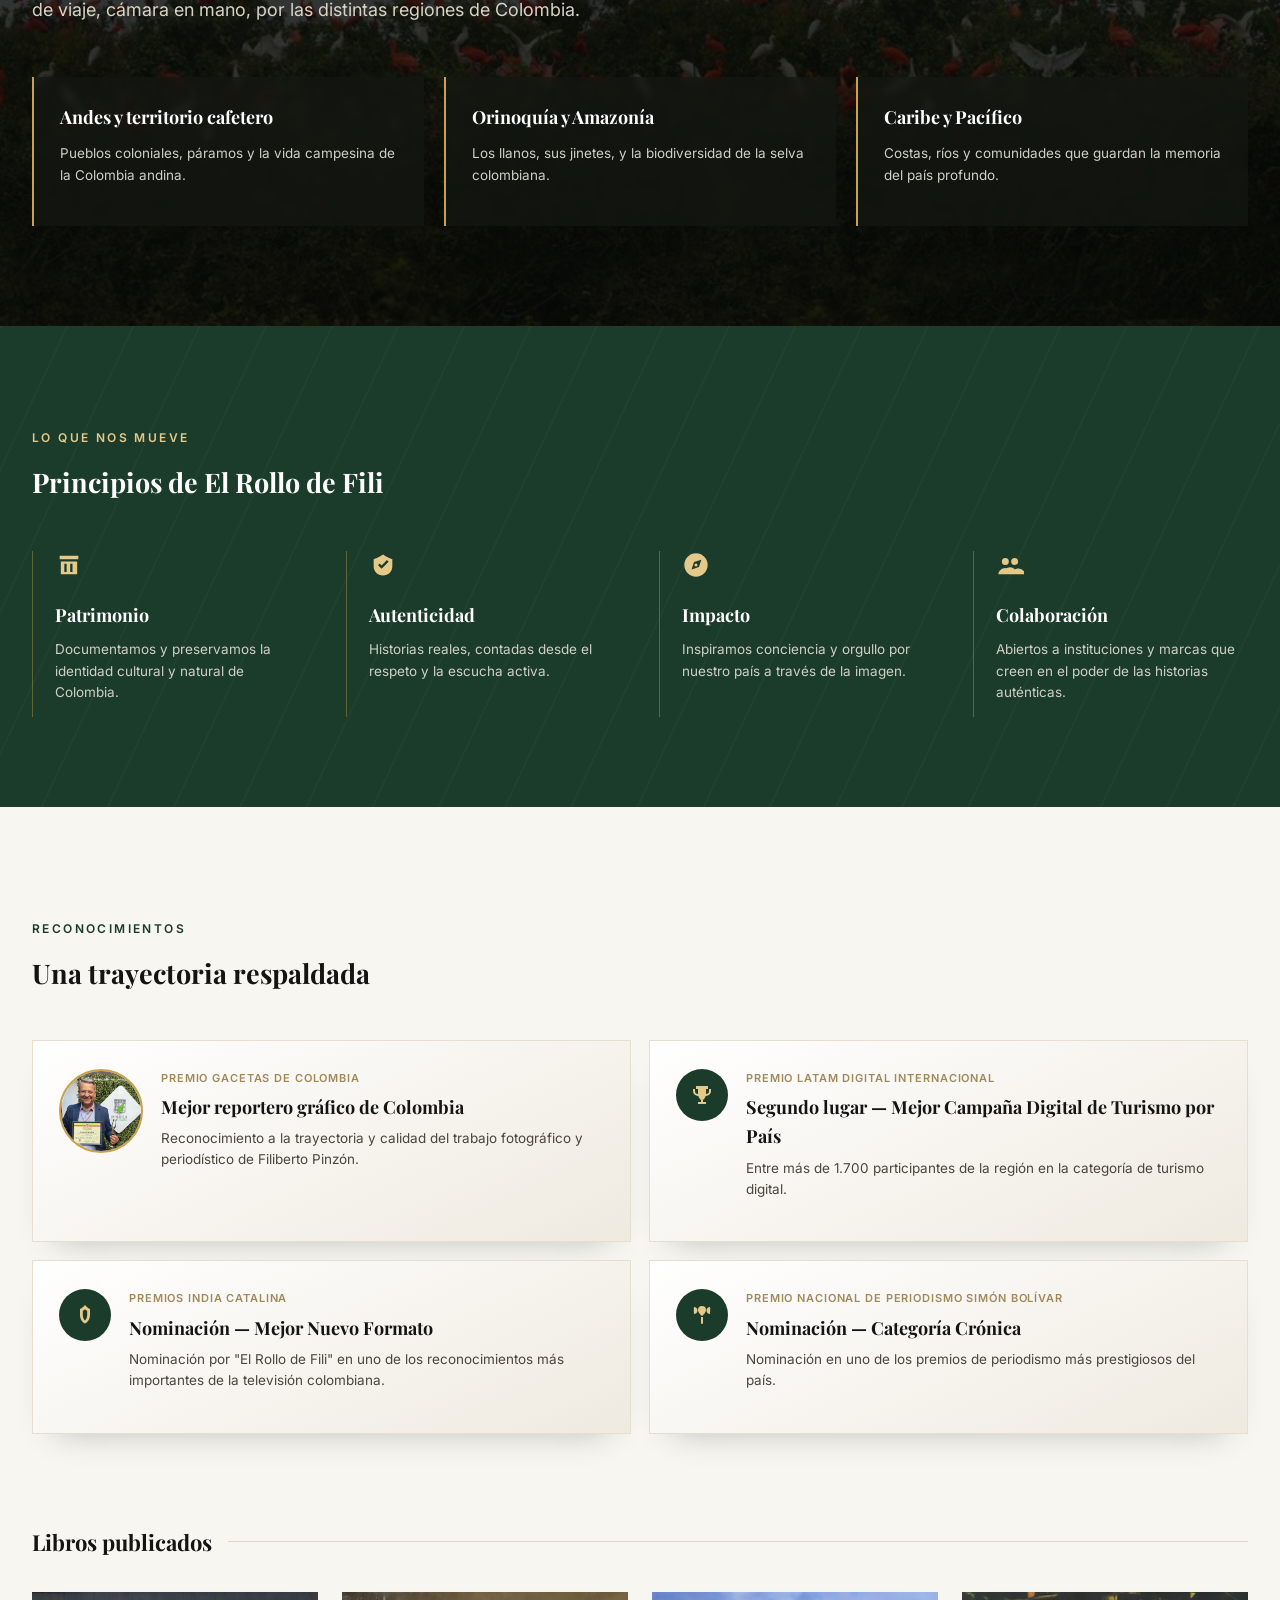
==== commit 76e49aa0: "Update years in Casa Editorial El Tiempo statistic" ====
--- a/index.html
+++ b/index.html
@@ -83,7 +83,7 @@
     </div>
     <div class="stat">
       <div class="ic"><svg viewBox="0 0 24 24"><path d="M21 6H3a1 1 0 0 0-1 1v11a1 1 0 0 0 1 1h18a1 1 0 0 0 1-1V7a1 1 0 0 0-1-1ZM3 4h4L5 1h2l2 3h2L9 1h2l2 3h2l-2-3h2l2 3h4a2 2 0 0 1 2 2v14a2 2 0 0 1-2 2H3a2 2 0 0 1-2-2V6a2 2 0 0 1 2-2Z"/></svg></div>
-      <div><div class="val">30+</div><div class="lbl">Años en Casa Editorial El Tiempo</div></div>
+      <div><div class="val">40</div><div class="lbl">Años en Casa Editorial El Tiempo</div></div>
     </div>
   </section>
 
--- a/style.css
+++ b/style.css
@@ -85,8 +85,8 @@
 }
 .site-header.solid{ background:rgba(15,17,14,.88); backdrop-filter:blur(10px); }
 .brand{ display:flex; align-items:center; gap:12px; color:#fff; }
-.brand-logo{ height:38px; width:auto; display:block; }
-.brand .name{ font-family:"Playfair Display",serif; font-size:20px; letter-spacing:.02em; line-height:1.15; }
+.brand-logo{ height:40px; width:auto; display:block; }
+.brand .name{ font-family:"Playfair Display",serif; font-size:24px; letter-spacing:.02em; line-height:1.15; }
 .brand .sub{ font-family:"Inter",sans-serif; font-size:10px; letter-spacing:.22em; opacity:.75; }
 
 .main-nav{ display:none; }
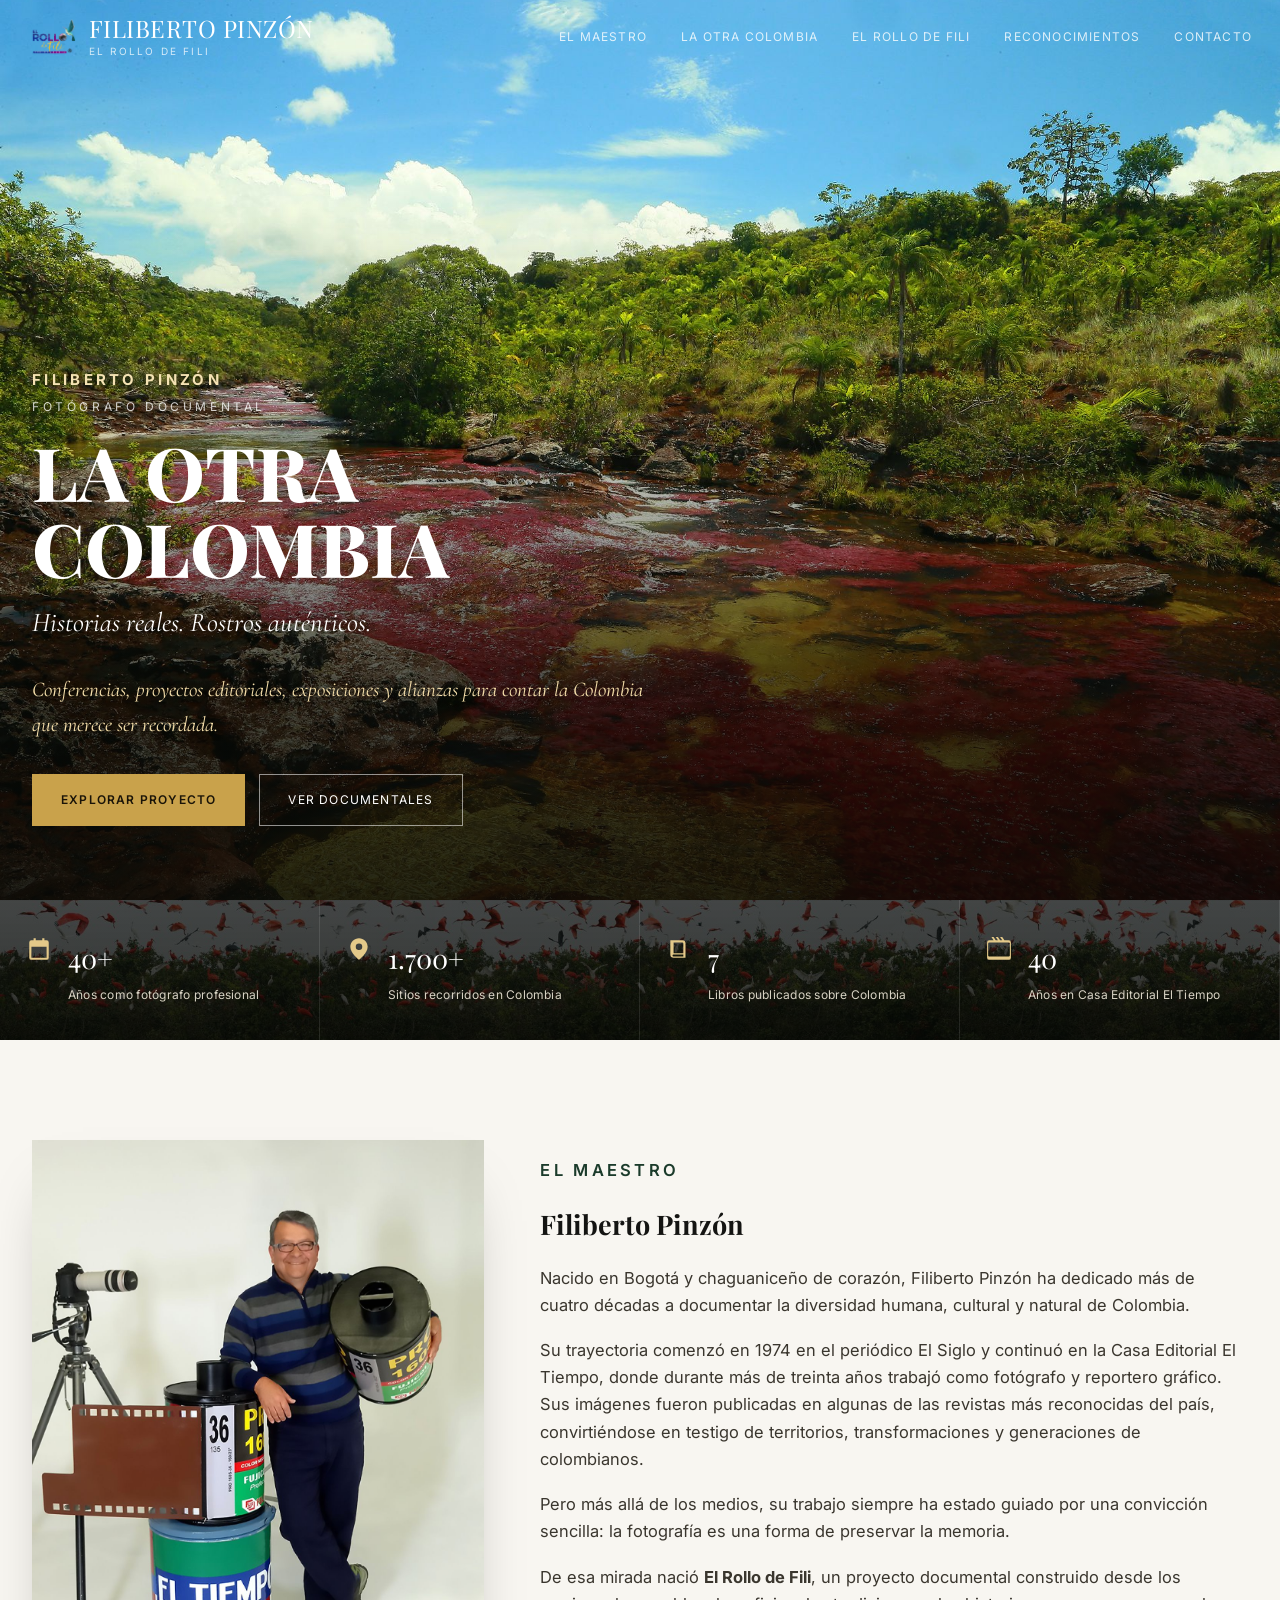
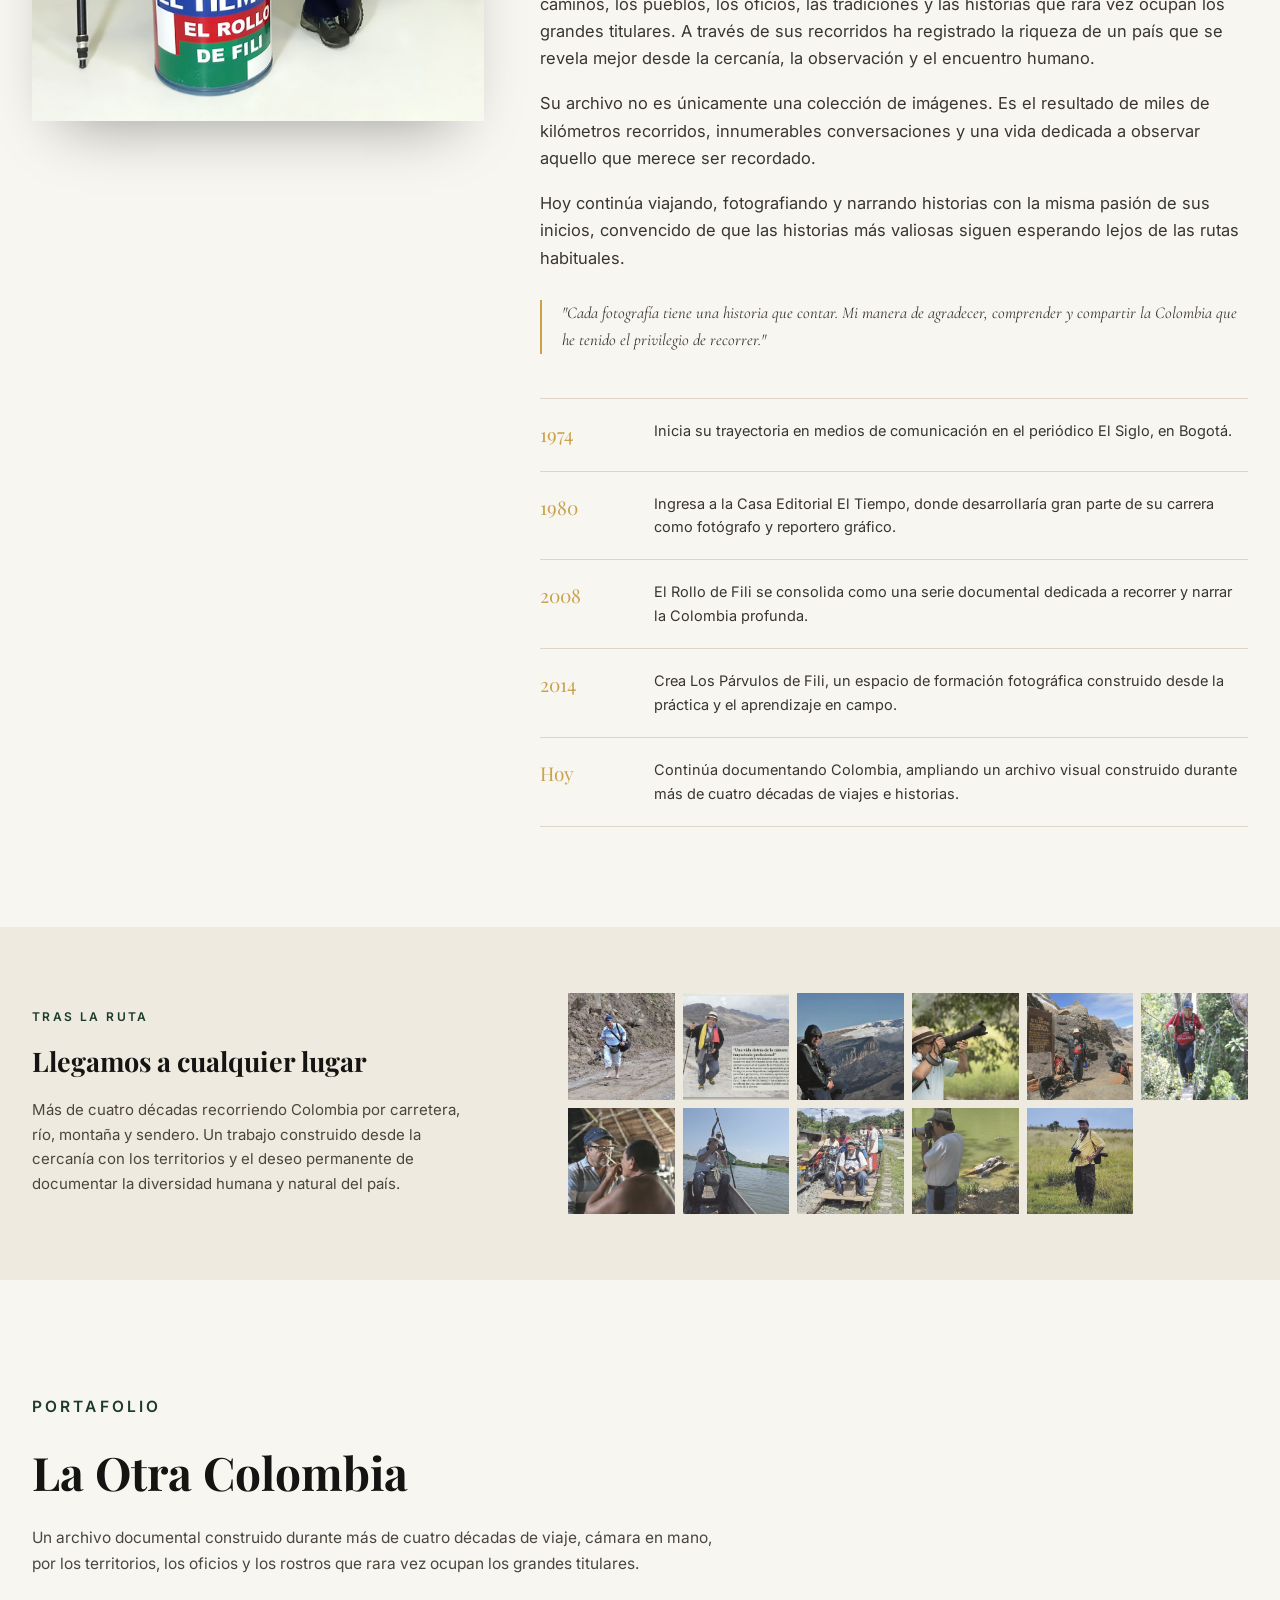
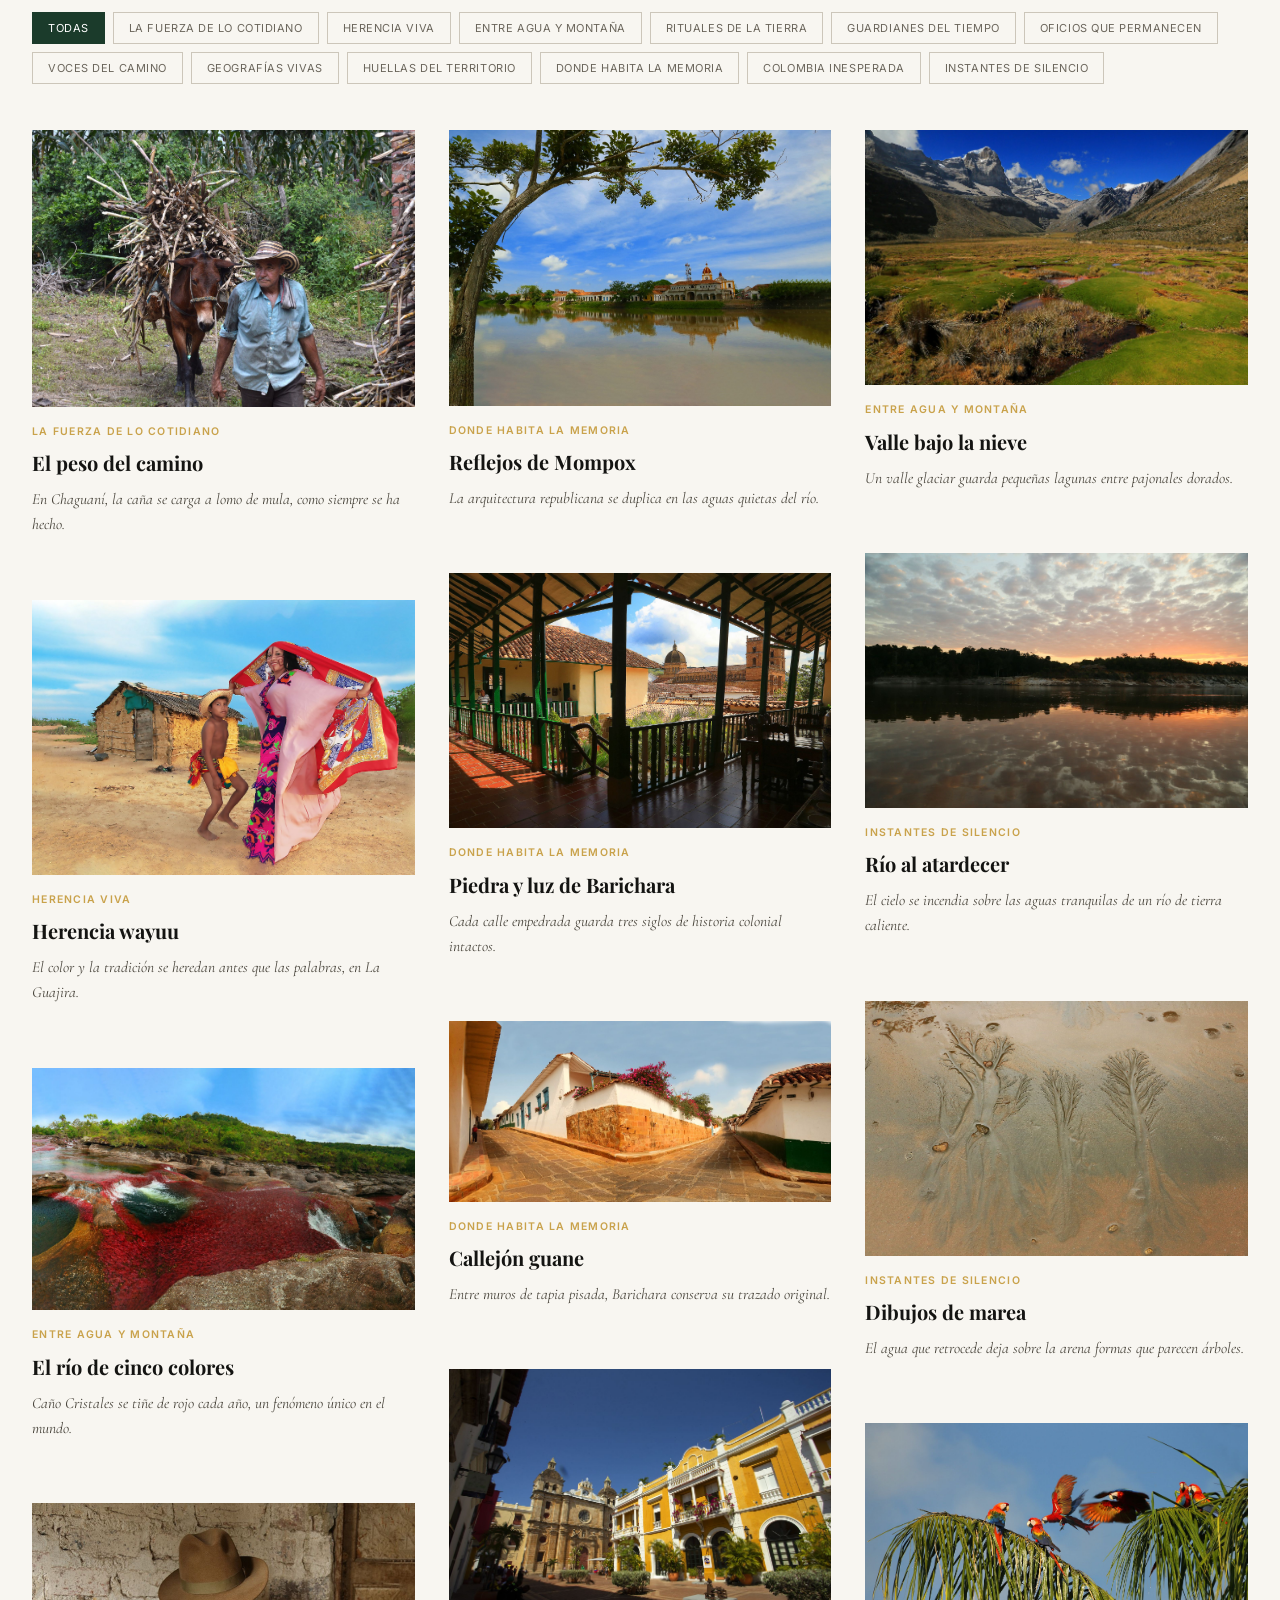
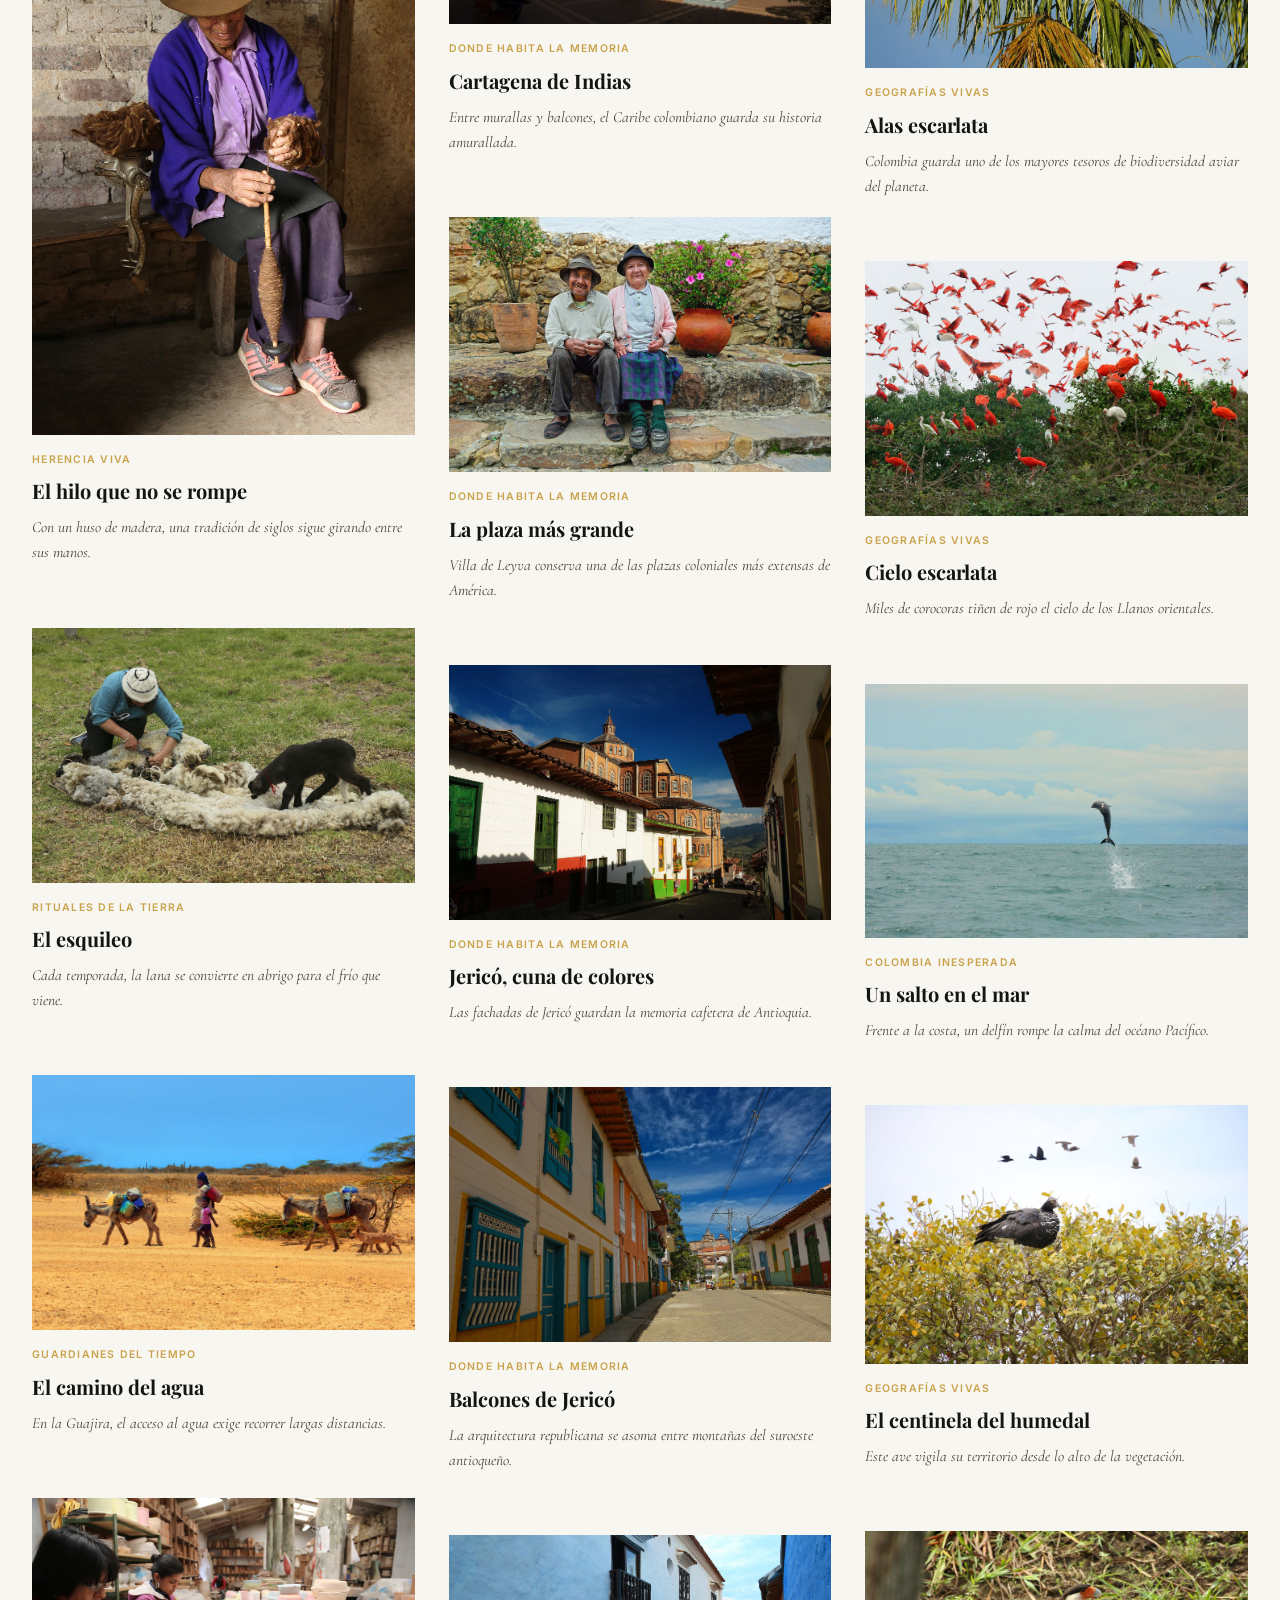
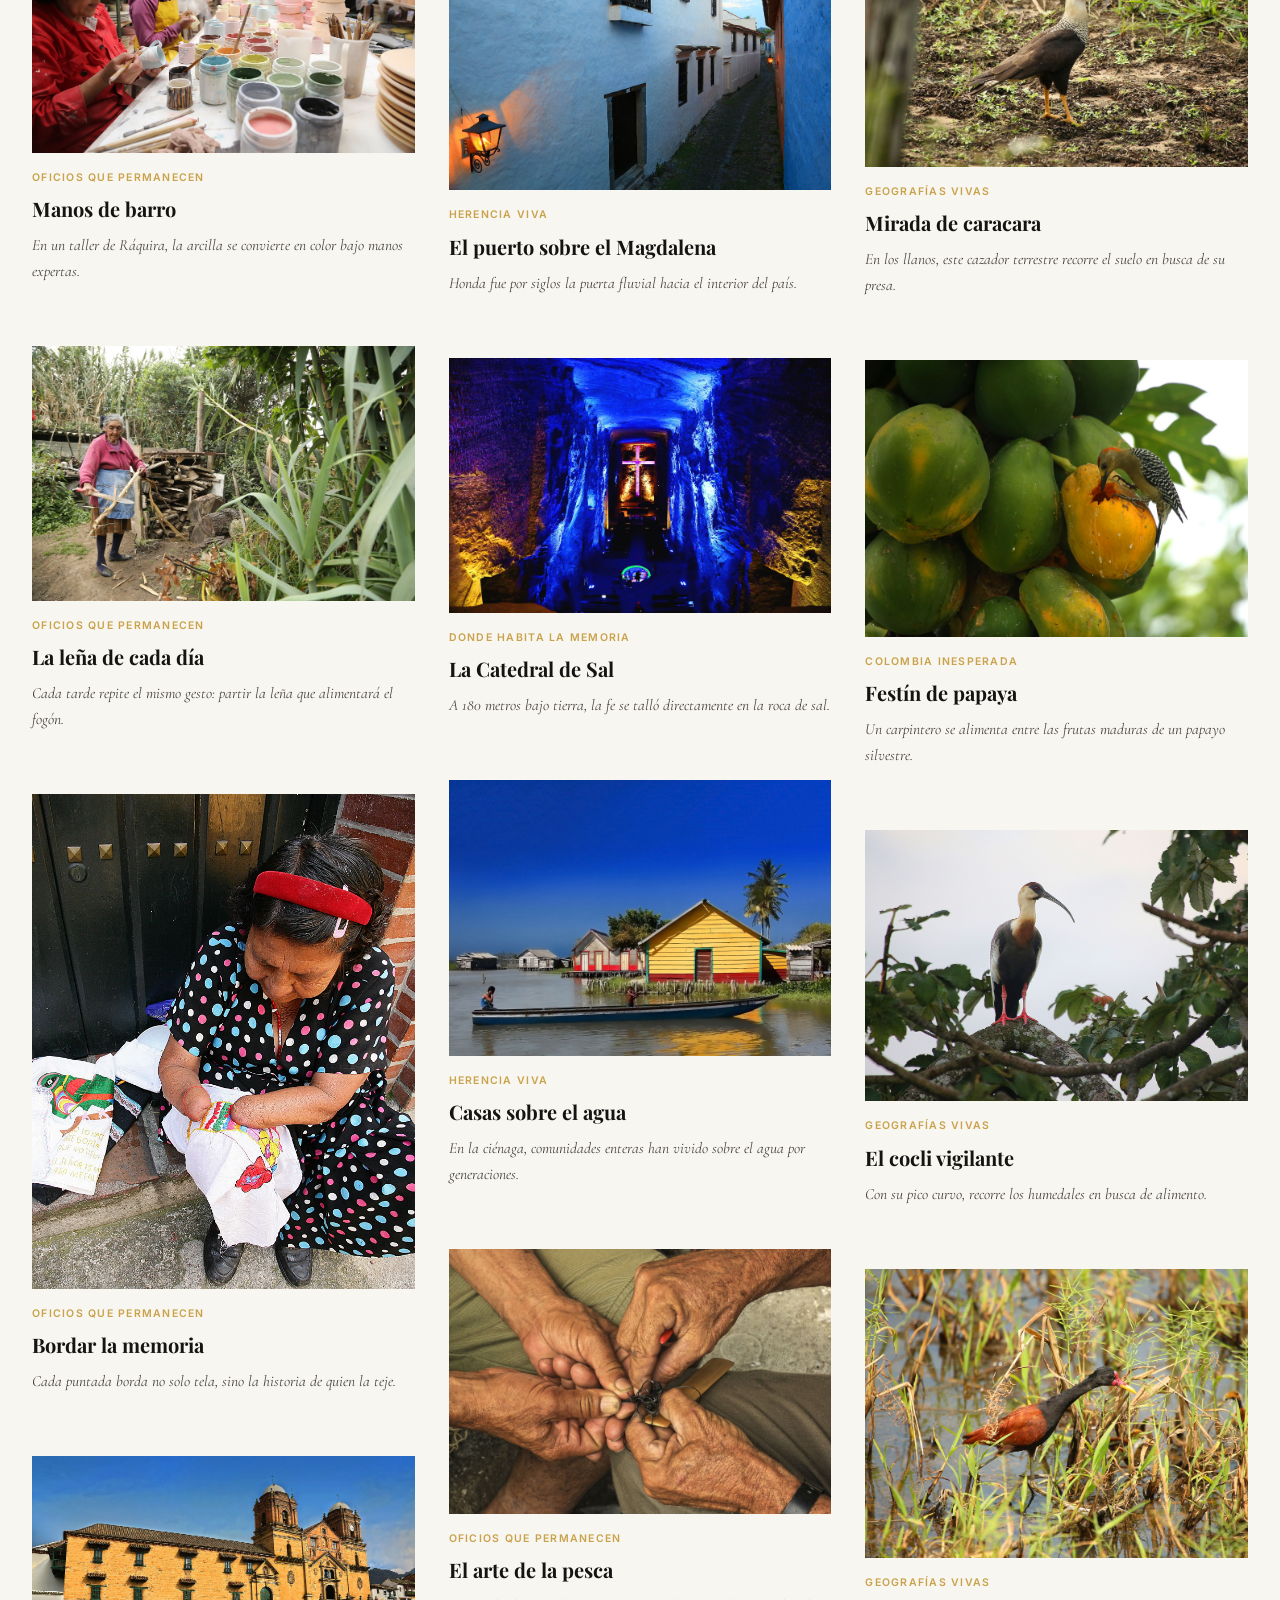
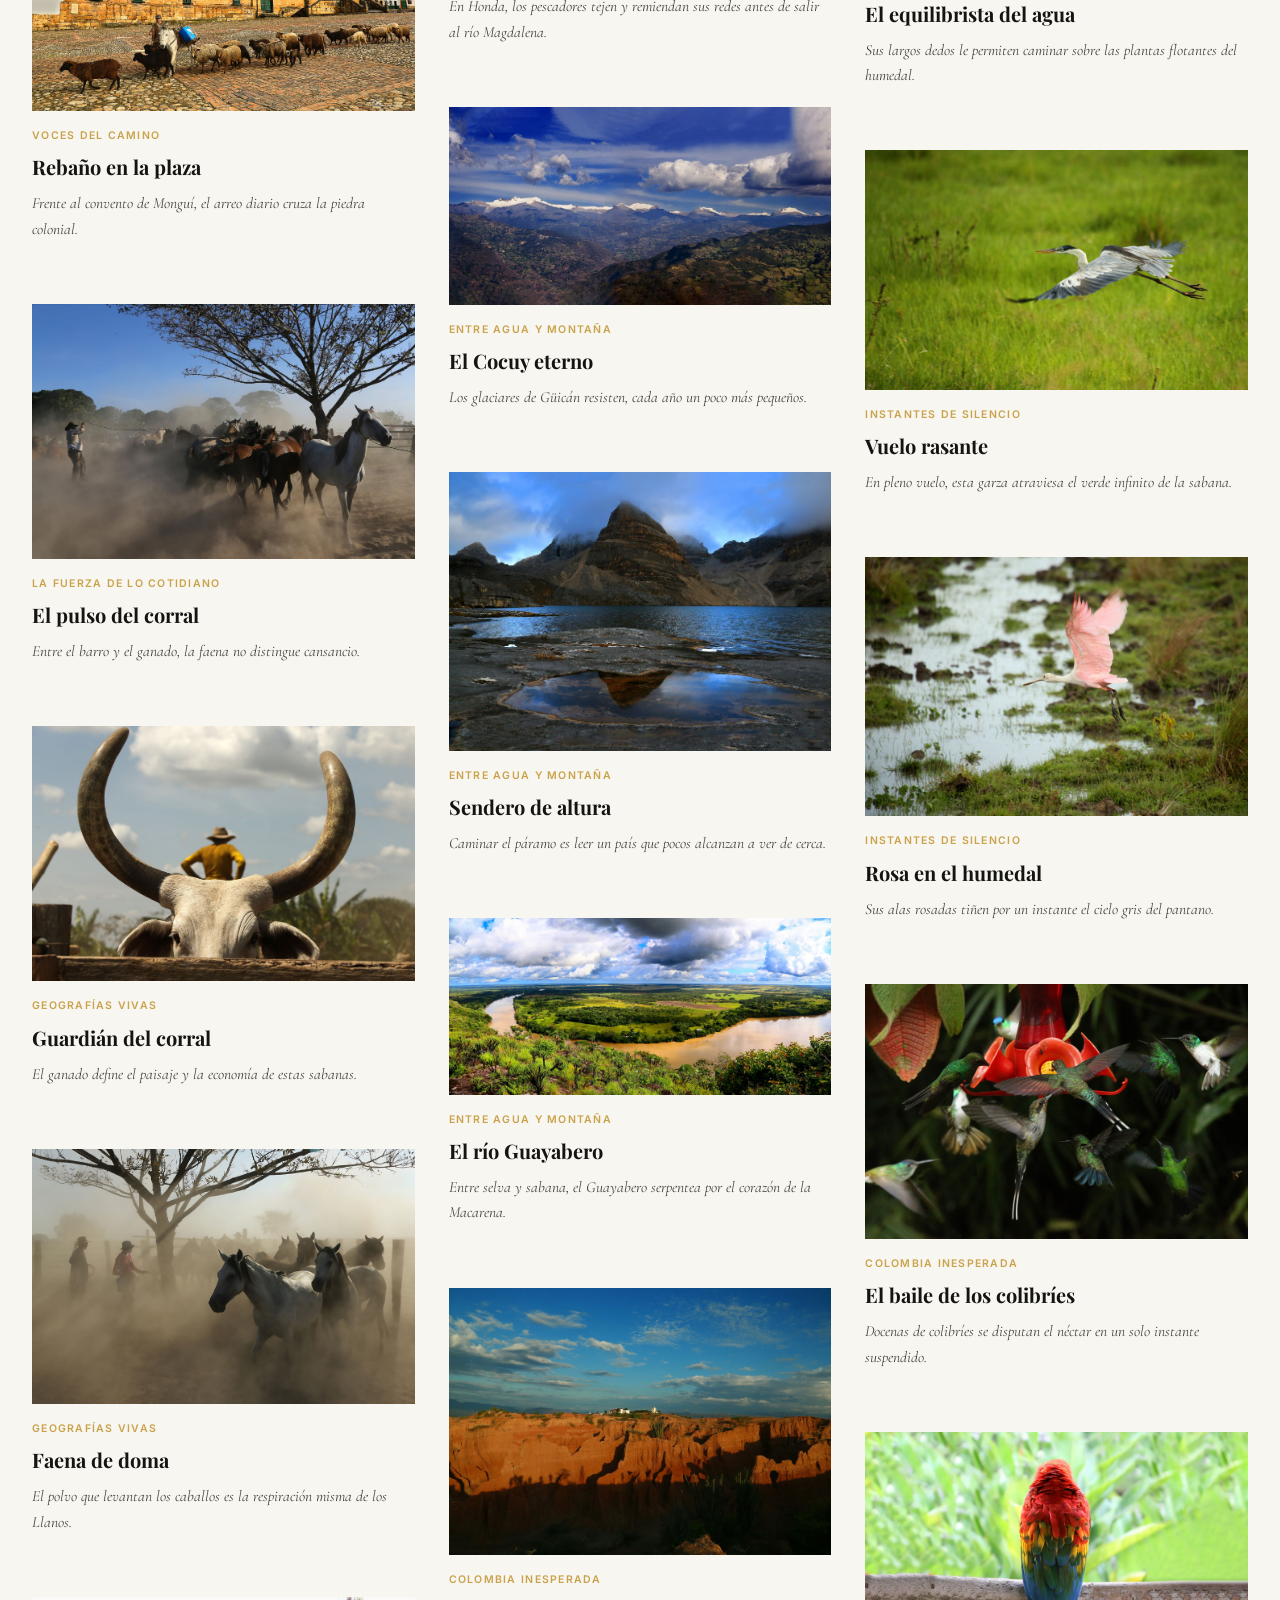
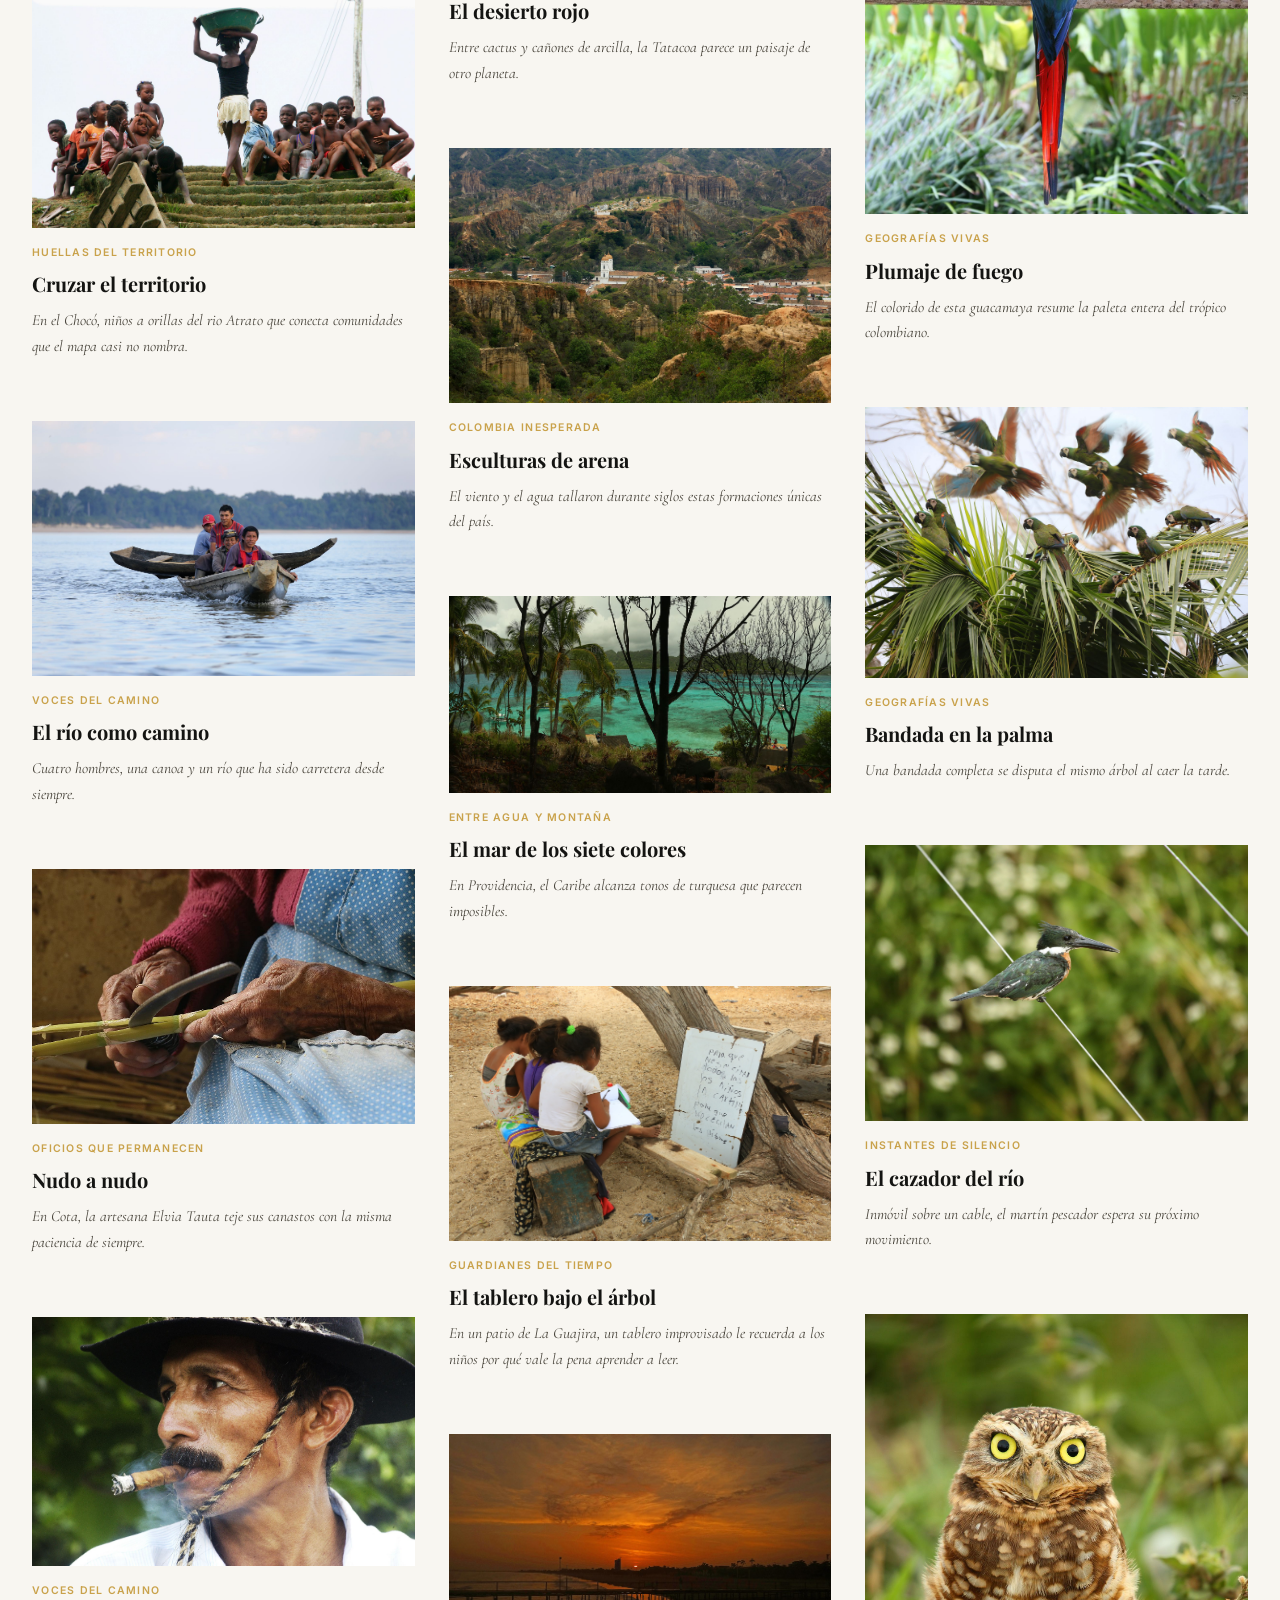
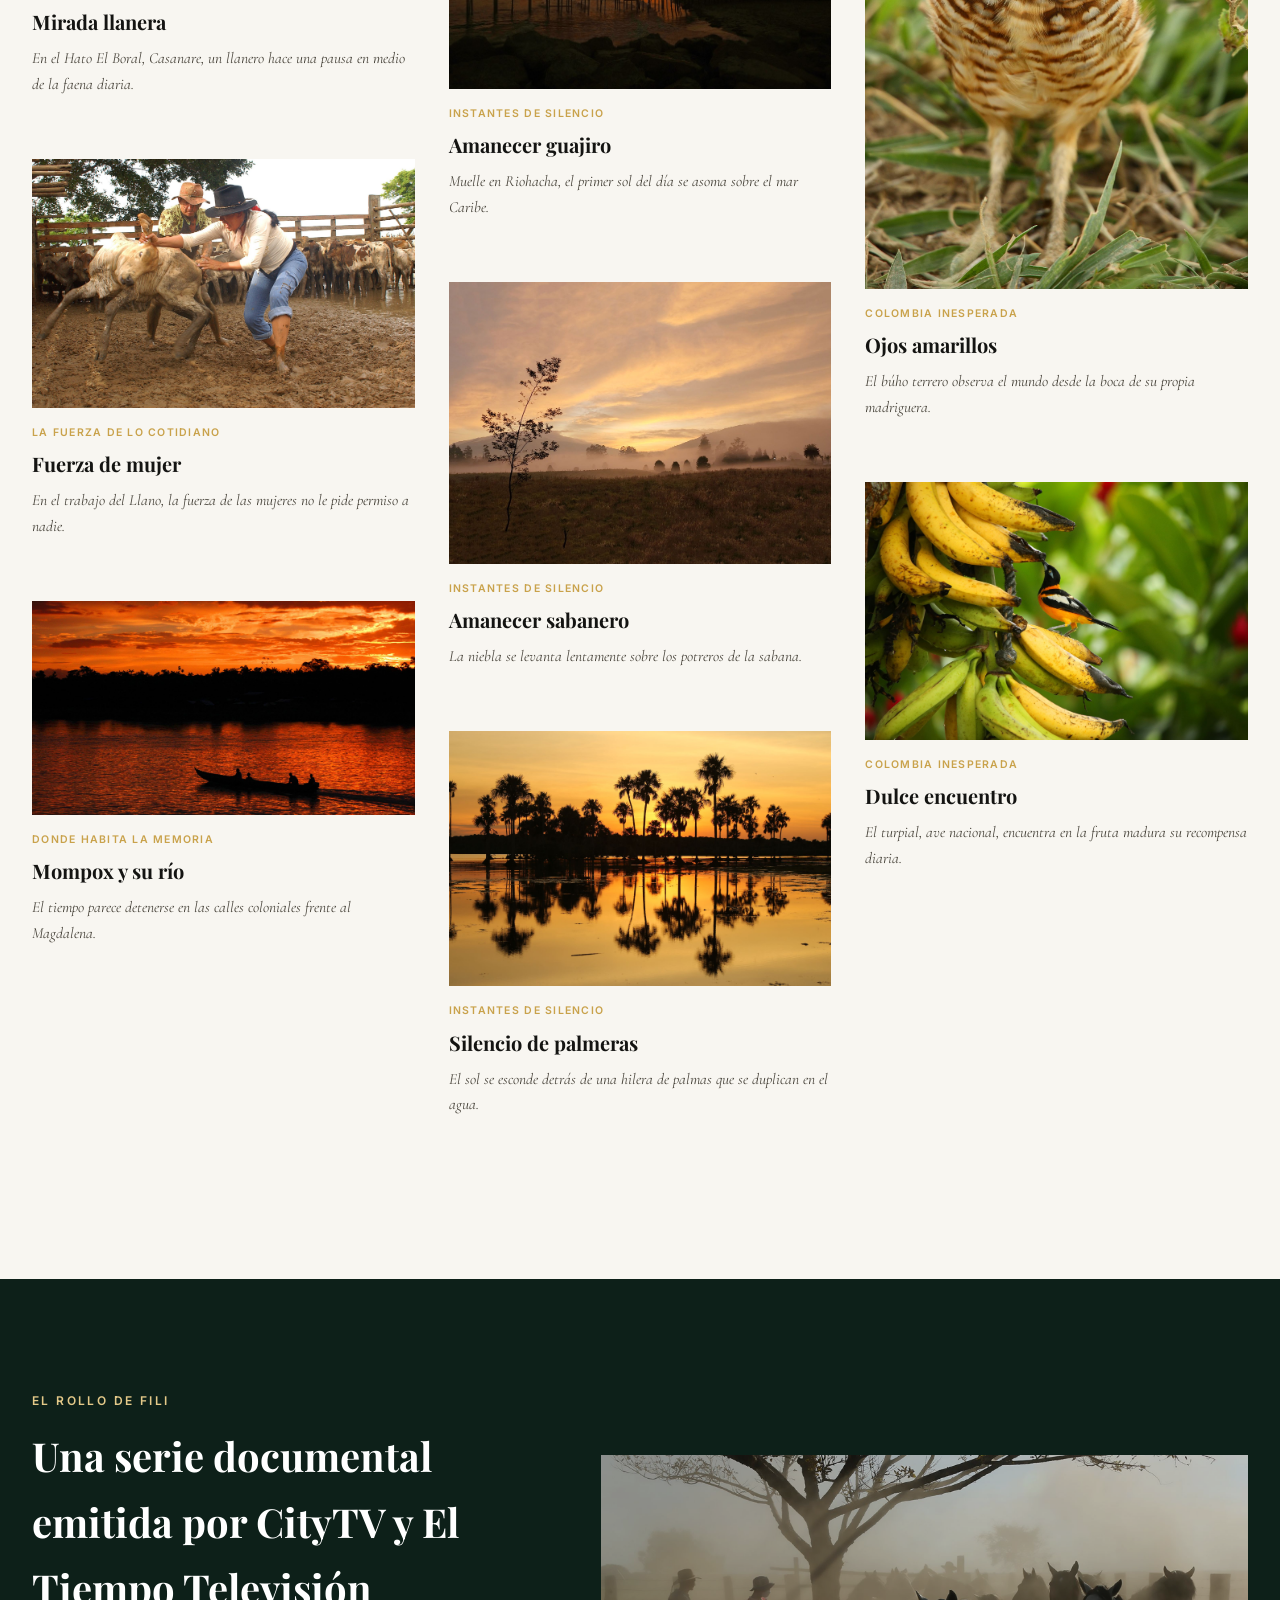
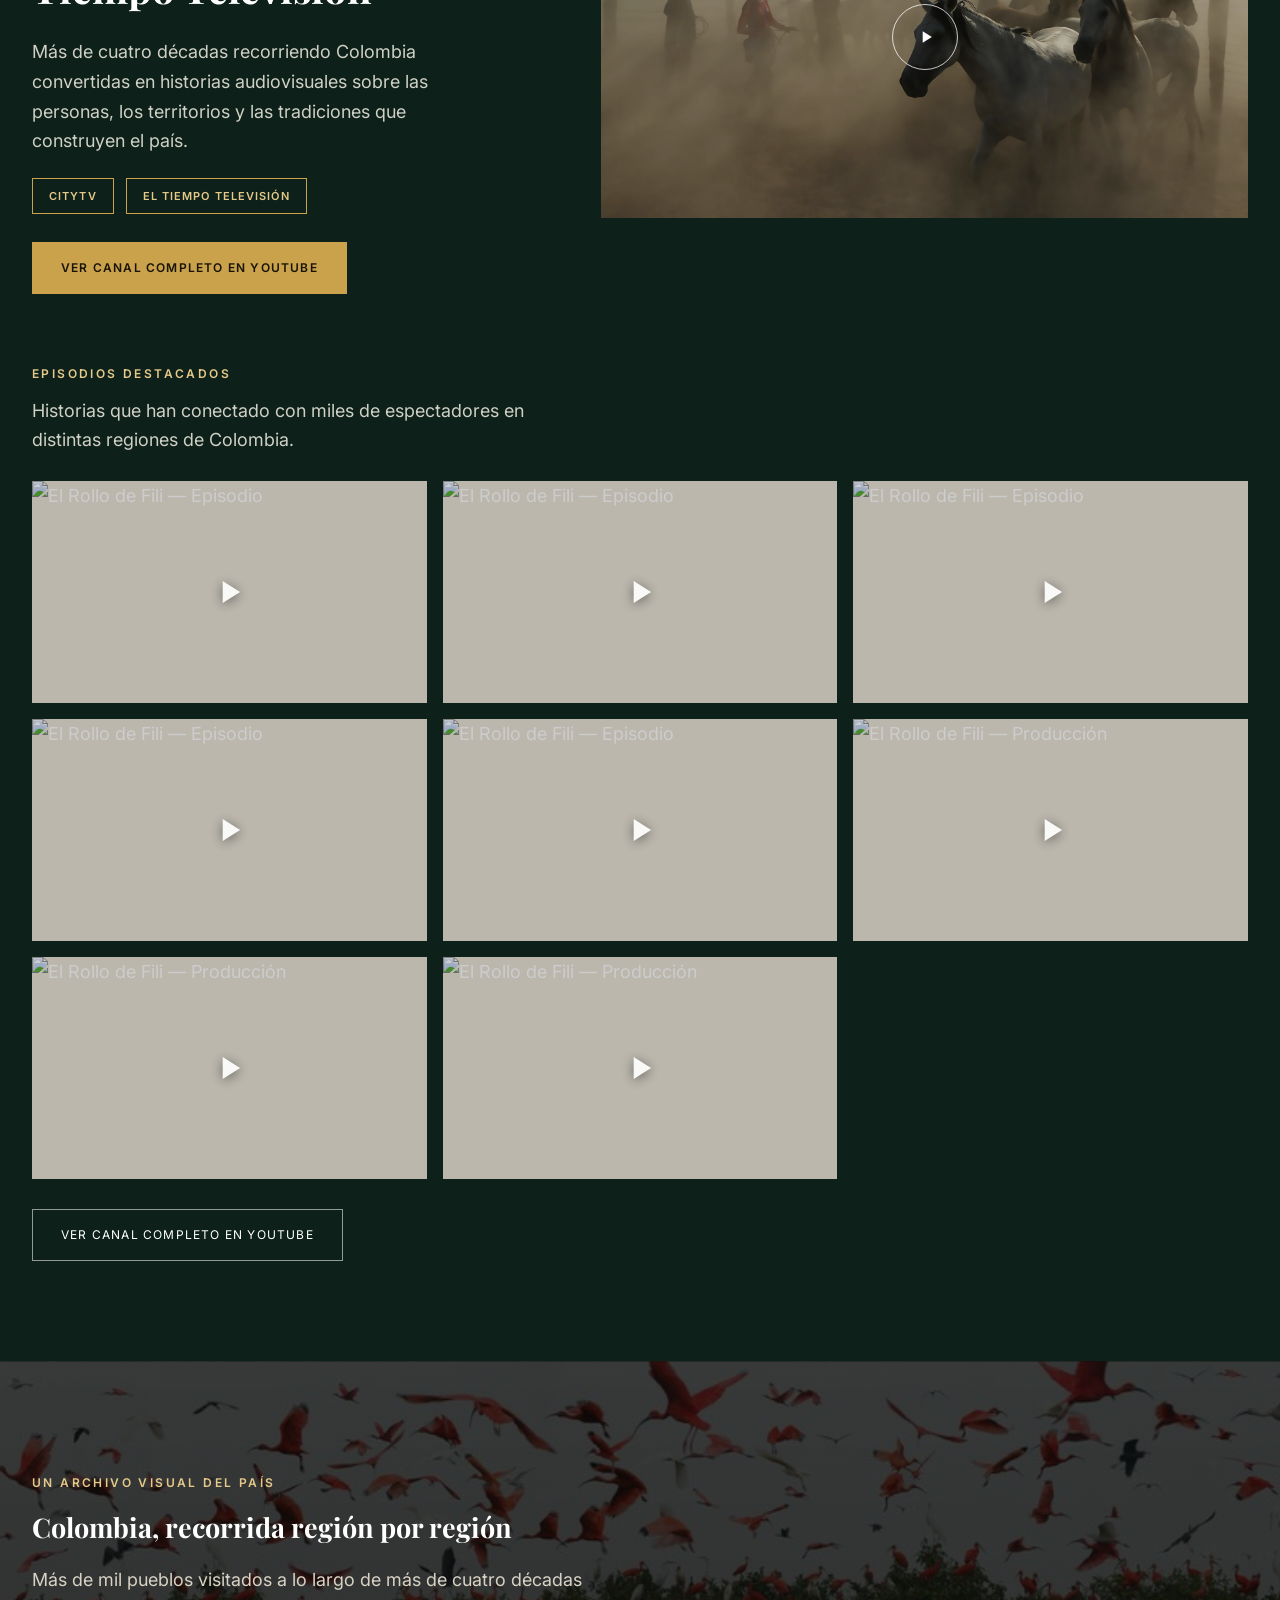
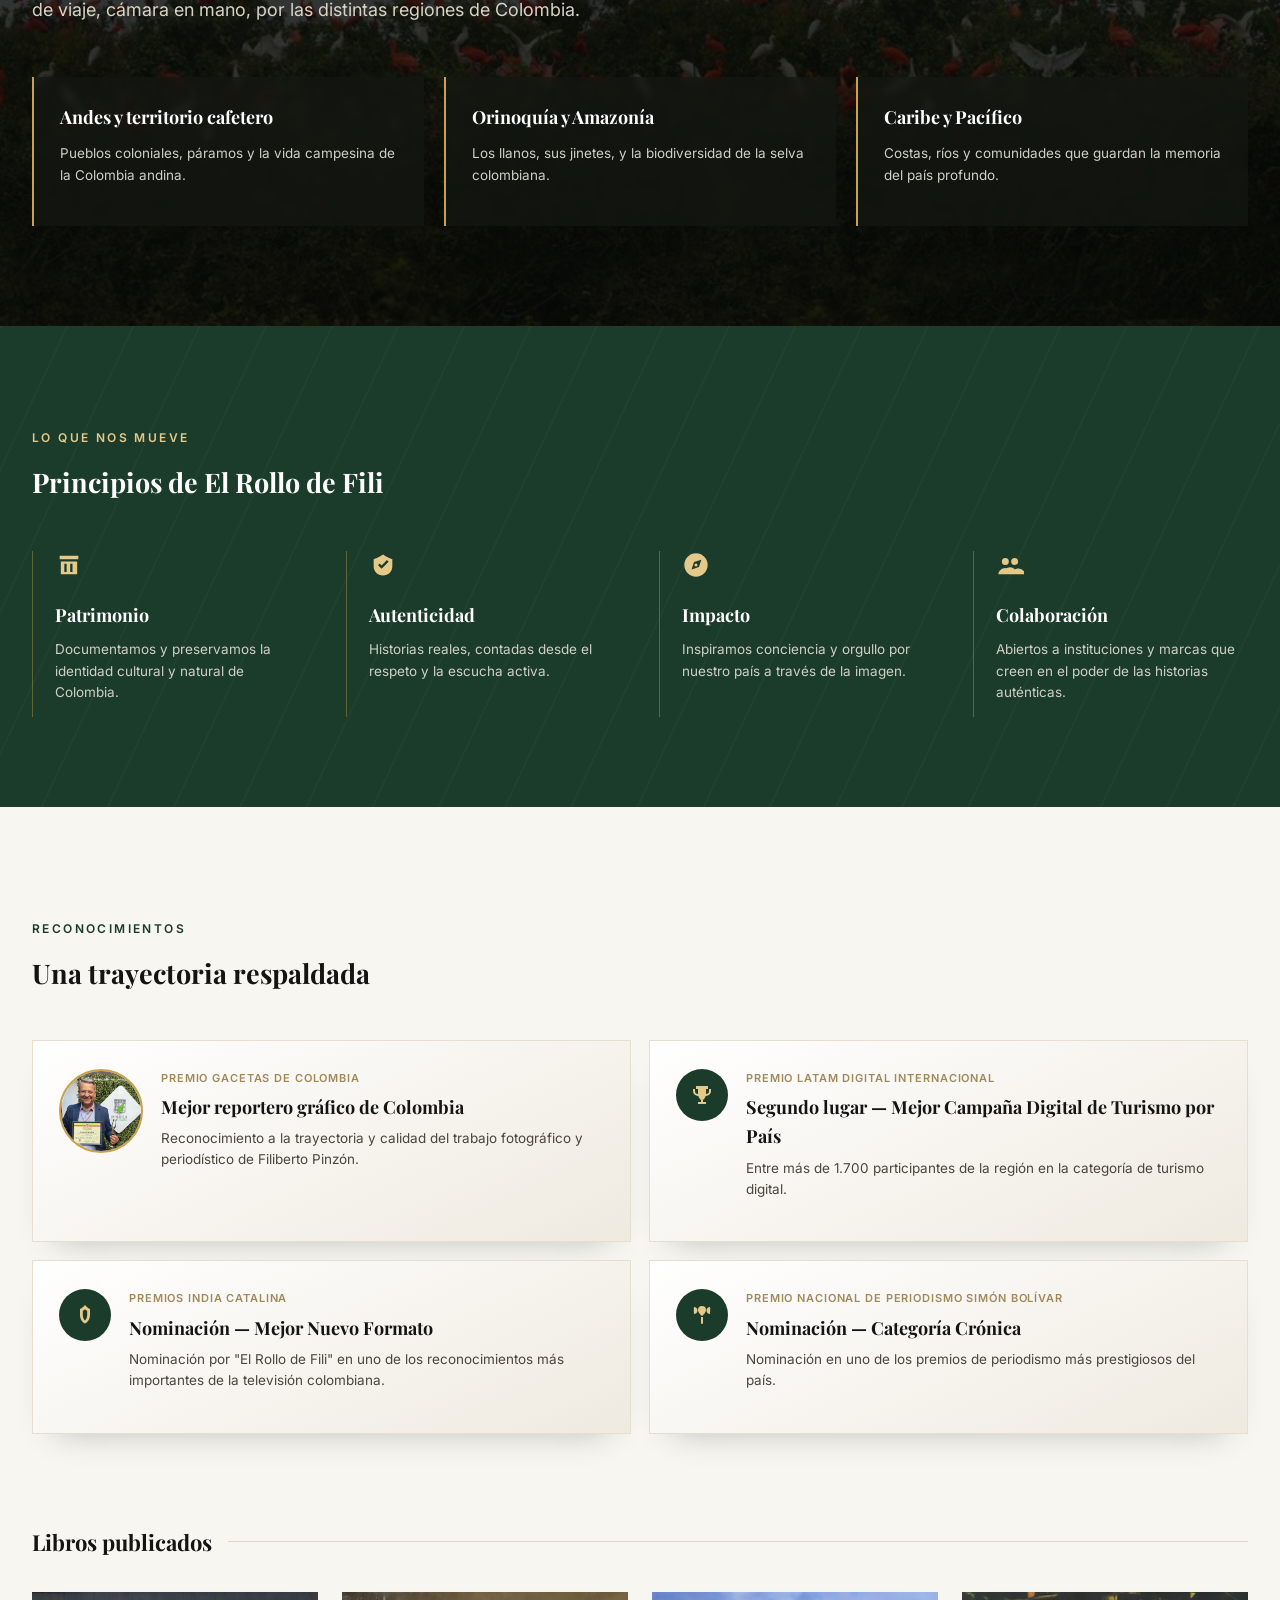
==== commit 936d191b: "Update meta tags for description and Open Graph Updated the meta description for clarity and added O" ====
--- a/index.html
+++ b/index.html
@@ -4,7 +4,14 @@
 <meta charset="UTF-8">
 <meta name="viewport" content="width=device-width, initial-scale=1.0">
 <title>Filiberto Pinzón — El Rollo de Fili | Fotógrafo documental colombiano</title>
-<meta name="description" content="Más de cuatro décadas documentando la Colombia profunda. Fotografía documental, El Rollo de Fili (CityTV / El Tiempo Televisión), libros y exposiciones de Filiberto Pinzón.">
+<meta name="description" content="Más de 40 años documentando la Colombia profunda. Fotografía documental, proyectos, libros y exposiciones de Filiberto Pinzón - El Rollo de Fili.">
+
+<!-- Metadatos para WhatsApp y Facebook (Open Graph) -->
+<meta property="og:title" content="Filiberto Pinzón — El Rollo de Fili">
+<meta property="og:description" content="Fotografía documental y exposiciones de Filiberto Pinzón. Más de 40 años documentando la Colombia profunda.">
+<meta property="og:image" content="https://elrollodefili.github.io/elrollodefili/images/vista-previa.png">
+<meta property="og:url" content="https://elrollodefili.github.io/elrollodefili/">
+<meta property="og:type" content="website">
 
 <link rel="icon" type="image/x-icon" href="favicon.ico">
 <link rel="icon" type="image/png" sizes="32x32" href="favicon-32x32.png">
--- a/style.css
+++ b/style.css
@@ -118,10 +118,25 @@
   color:#fff;
 }
 .hero::before{
-  content:""; position:absolute; inset:0;
-  background:linear-gradient(0deg, rgba(6,8,6,.72) 5%, rgba(6,8,6,.1) 55%, rgba(6,8,6,.5) 100%);
-}
-.hero-content{ position:relative; z-index:2; padding:0 32px 74px; max-width:860px; }
+  content:"";
+  position:absolute;
+  inset:0;
+
+  background:linear-gradient(
+      to top,
+      rgba(6,8,6,.88) 0%,
+      rgba(6,8,6,.72) 22%,
+      rgba(6,8,6,.40) 38%,
+      rgba(6,8,6,.10) 58%,
+      rgba(6,8,6,.00) 78%
+  );
+}
+.hero-content{
+    position:relative;
+    z-index:2;
+    padding:0 32px 74px;
+    max-width:920px;
+}
 .hero-eyebrow{
     display:flex;
     flex-direction:column;
@@ -146,13 +161,34 @@
 }
 .hero-content h1{ font-size:clamp(38px,7vw,74px); font-weight:800; line-height:1.02; color:#fff; margin-top:14px; }
 .hero-tagline{
-  font-family:"Cormorant Garamond",serif; font-style:italic;
-  font-size:clamp(19px,2.3vw,27px); margin-top:16px; color:rgba(255,255,255,.92);
+  font-family:"Cormorant Garamond",serif;
+  font-style:italic;
+  font-size:clamp(19px,2.3vw,27px);
+  margin-top:16px;
+
+  color:#ffffff;
+
+  text-shadow:
+      0 2px 8px rgba(0,0,0,.55);
 }
 .hero-cta-line{
-  font-family:"Cormorant Garamond",serif; font-style:italic;
-  font-size:clamp(15px,1.7vw,18px); color:var(--gold-soft);
-  margin-top:14px; max-width:560px; line-height:1.55;
+
+    font-family:"Cormorant Garamond",serif;
+    font-style:italic;
+
+    font-size:clamp(17px,2vw,21px);
+
+    color:#F4DEAA;
+
+    margin-top:18px;
+
+    max-width:620px;
+
+    line-height:1.65;
+
+    text-shadow:
+        0 2px 8px rgba(0,0,0,.60);
+
 }
 .hero-actions{ display:flex; flex-wrap:wrap; gap:14px; margin-top:32px; }
 .btn{
@@ -431,16 +467,50 @@
 /* ---------- CONTACTO ---------- */
 .contact{ position:relative; overflow:hidden; background-color:var(--paper); padding:100px 0; }
 .contact::before{
-  content:""; position:absolute; right:-4%; bottom:-6%; width:42%; max-width:480px;
-  aspect-ratio:3/4;
+
+  content:"";
+  position:absolute;
+
+  left:0;
+  bottom:0;
+
+  width:42%;
+  max-width:520px;
+  height:100%;
+
   background-image:url("images/maestro-fili-estudio.jpg");
-  background-size:contain; background-repeat:no-repeat; background-position:bottom right;
-  opacity:.1; pointer-events:none; z-index:0;
-  -webkit-mask-image:linear-gradient(to top, black 55%, transparent 100%);
-  mask-image:linear-gradient(to top, black 55%, transparent 100%);
+  background-repeat:no-repeat;
+  background-size:contain;
+  background-position:left bottom;
+
+  opacity:.12;
+
+  pointer-events:none;
+  z-index:0;
+
+  -webkit-mask-image:linear-gradient(to right, black 72%, transparent 100%);
+  mask-image:linear-gradient(to right, black 72%, transparent 100%);
 }
 .contact-grid{ position:relative; z-index:1; display:grid; grid-template-columns:1fr; gap:50px; }
 @media(min-width:900px){ .contact-grid{ grid-template-columns:0.95fr 1.05fr; } }
+@media(max-width:900px){
+
+    .contact::before{
+
+        width:100%;
+        height:52%;
+
+        left:0;
+        top:0;
+        bottom:auto;
+
+        background-size:72% auto;
+        background-position:left bottom;
+
+        opacity:.10;
+    }
+
+}
 .contact h2{ font-size:clamp(28px,4vw,42px); margin-top:10px; }
 .contact p.lead{ margin-top:16px; color:#3f3b34; max-width:440px; }
 .contact-details{
@@ -469,7 +539,11 @@
 footer.site-footer{
   position:relative; color:#e7ede9;
   background-color:var(--forest-deep);
-  background-image:linear-gradient(rgba(9,15,11,.92),rgba(9,15,11,.94)), url("images/port-territorio-abierto.jpg");
+  background-image:
+linear-gradient(
+rgba(9,15,11,.74),
+rgba(9,15,11,.78)),
+url("images/port-territorio-abierto.jpg");
   background-size:cover; background-position:center;
   padding:90px 0 30px;
 }
